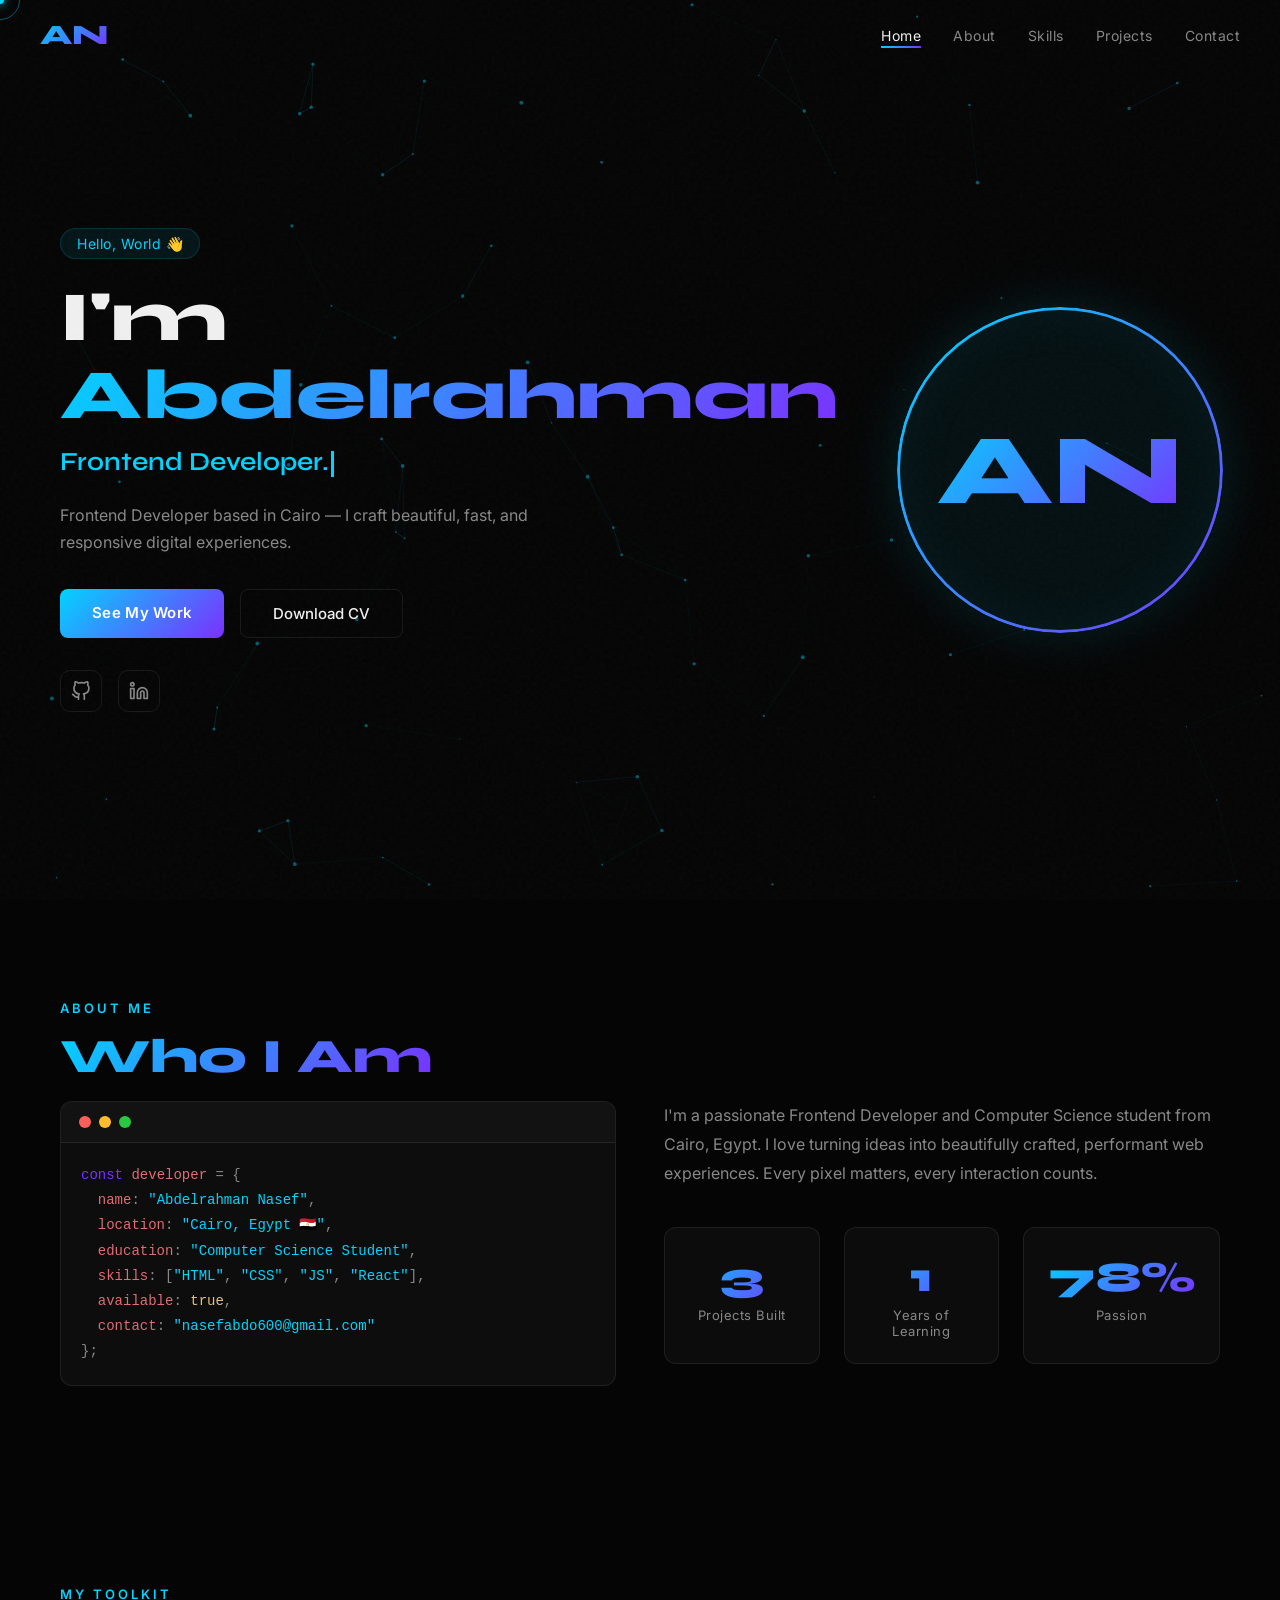
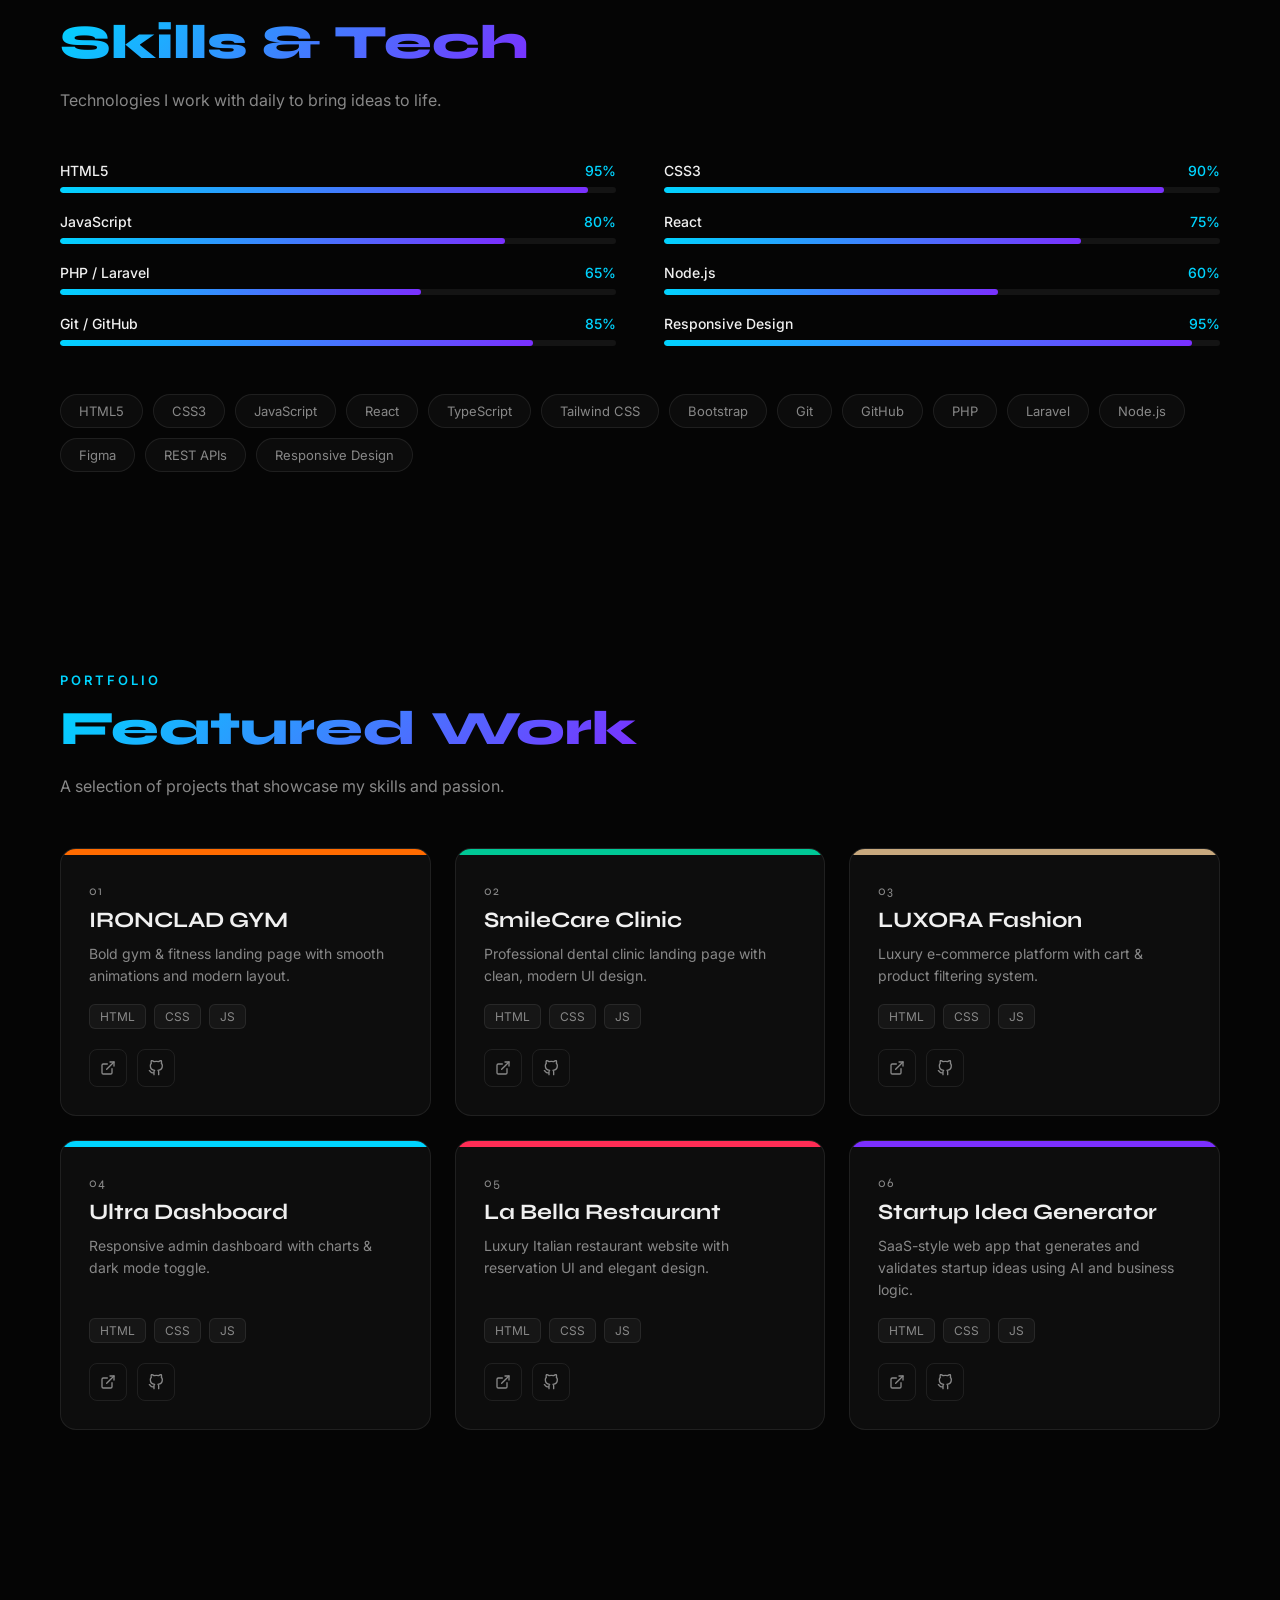
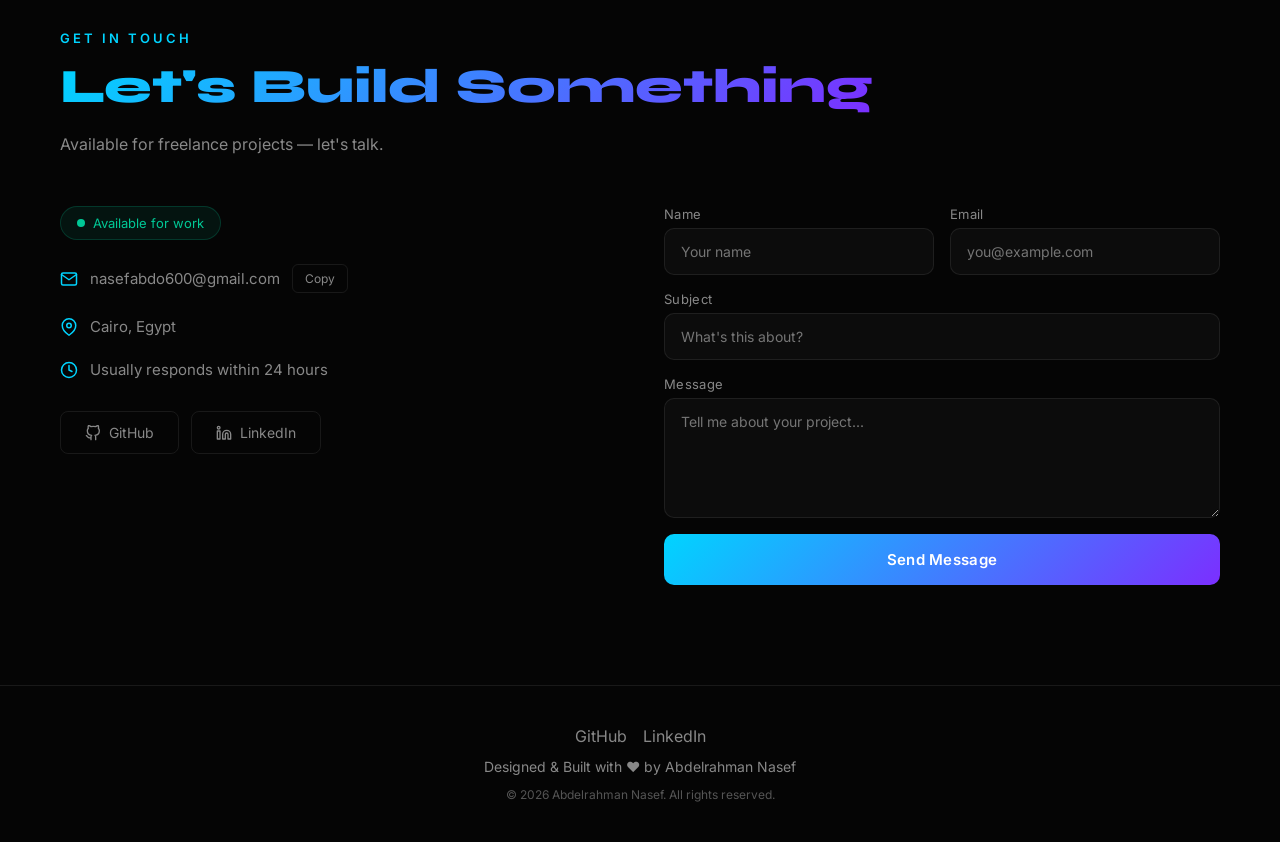
==== index.html @ 0fba5371 "Rename index (1).html to index.html" ====
<!DOCTYPE html>
<html lang="en">
<head>
<meta charset="UTF-8"/>
<meta name="viewport" content="width=device-width, initial-scale=1.0"/>
<title>Abdelrahman Nasef — Frontend Developer</title>
<meta name="description" content="Frontend Developer based in Cairo, Egypt. Crafting beautiful, fast, and responsive digital experiences.">
<link rel="stylesheet" href="style.css">
</head>
<body>

<!-- Loader -->
<div class="loader" id="loader">
  <div class="loader-monogram">AN</div>
  <div class="loader-bar-wrap"><div class="loader-bar" id="loaderBar"></div></div>
  <div class="loader-pct" id="loaderPct">0%</div>
</div>

<!-- Cursor -->
<div class="cursor-dot" id="cursorDot"></div>
<div class="cursor-ring" id="cursorRing"></div>

<!-- Scroll Progress -->
<div class="scroll-progress" id="scrollProgress"></div>

<!-- Navbar -->
<nav class="navbar" id="navbar">
  <a href="#home" class="nav-logo">AN</a>
  <ul class="nav-links">
    <li><a href="#home" class="active">Home</a></li>
    <li><a href="#about">About</a></li>
    <li><a href="#skills">Skills</a></li>
    <li><a href="#projects">Projects</a></li>
    <li><a href="#contact">Contact</a></li>
  </ul>
  <button class="hamburger" id="hamburger" aria-label="Menu">
    <span></span><span></span><span></span>
  </button>
</nav>

<!-- Mobile Menu -->
<div class="mobile-menu" id="mobileMenu">
  <a href="#home">Home</a>
  <a href="#about">About</a>
  <a href="#skills">Skills</a>
  <a href="#projects">Projects</a>
  <a href="#contact">Contact</a>
</div>

<!-- Hero -->
<section class="hero" id="home">
  <canvas class="hero-canvas" id="particleCanvas"></canvas>
  <div class="hero-content">
    <div class="hero-left">
      <div class="hero-hello reveal">Hello, World 👋</div>
      <h1 class="hero-title reveal reveal-delay-1">I'm <span class="gradient">Abdelrahman</span></h1>
      <div class="hero-typing reveal reveal-delay-2"><span id="typingText"></span><span class="cursor"></span></div>
      <p class="hero-bio reveal reveal-delay-3">Frontend Developer based in Cairo — I craft beautiful, fast, and responsive digital experiences.</p>
      <div class="hero-buttons reveal reveal-delay-4">
        <a href="#projects" class="btn-primary">See My Work</a>
        <a href="https://github.com/abdoibrahim20" target="_blank" rel="noopener" class="btn-outline">Download CV</a>
      </div>
      <div class="hero-socials reveal reveal-delay-5">
        <a href="https://github.com/abdoibrahim20" target="_blank" rel="noopener" aria-label="GitHub">
          <svg width="20" height="20" viewBox="0 0 24 24" fill="none" stroke="currentColor" stroke-width="2" stroke-linecap="round" stroke-linejoin="round"><path d="M9 19c-5 1.5-5-2.5-7-3m14 6v-3.87a3.37 3.37 0 0 0-.94-2.61c3.14-.35 6.44-1.54 6.44-7A5.44 5.44 0 0 0 20 4.77 5.07 5.07 0 0 0 19.91 1S18.73.65 16 2.48a13.38 13.38 0 0 0-7 0C6.27.65 5.09 1 5.09 1A5.07 5.07 0 0 0 5 4.77a5.44 5.44 0 0 0-1.5 3.78c0 5.42 3.3 6.61 6.44 7A3.37 3.37 0 0 0 9 18.13V22"/></svg>
        </a>
        <a href="https://www.linkedin.com/in/abdo-nasef-0a98b4271" target="_blank" rel="noopener" aria-label="LinkedIn">
          <svg width="20" height="20" viewBox="0 0 24 24" fill="none" stroke="currentColor" stroke-width="2" stroke-linecap="round" stroke-linejoin="round"><path d="M16 8a6 6 0 0 1 6 6v7h-4v-7a2 2 0 0 0-2-2 2 2 0 0 0-2 2v7h-4v-7a6 6 0 0 1 6-6z"/><rect x="2" y="9" width="4" height="12"/><circle cx="4" cy="4" r="2"/></svg>
        </a>
      </div>
    </div>
    <div class="hero-right">
      <div class="monogram-ring">
        <span class="monogram-text">AN</span>
      </div>
    </div>
  </div>
</section>

<!-- About -->
<section class="section" id="about">
  <div class="section-label reveal">About Me</div>
  <h2 class="section-title reveal"><span class="gradient">Who I Am</span></h2>
  <div class="about-grid">
    <div class="terminal reveal">
      <div class="terminal-bar"><span></span><span></span><span></span></div>
      <div class="terminal-body">
        <span class="keyword">const</span> <span class="key">developer</span> = <span class="bracket">{</span><br/>
        &nbsp;&nbsp;<span class="key">name</span>: <span class="string">"Abdelrahman Nasef"</span>,<br/>
        &nbsp;&nbsp;<span class="key">location</span>: <span class="string">"Cairo, Egypt 🇪🇬"</span>,<br/>
        &nbsp;&nbsp;<span class="key">education</span>: <span class="string">"Computer Science Student"</span>,<br/>
        &nbsp;&nbsp;<span class="key">skills</span>: [<span class="string">"HTML"</span>, <span class="string">"CSS"</span>, <span class="string">"JS"</span>, <span class="string">"React"</span>],<br/>
        &nbsp;&nbsp;<span class="key">available</span>: <span class="bool">true</span>,<br/>
        &nbsp;&nbsp;<span class="key">contact</span>: <span class="string">"nasefabdo600@gmail.com"</span><br/>
        <span class="bracket">}</span>;
      </div>
    </div>
    <div>
      <p class="about-text reveal">I'm a passionate Frontend Developer and Computer Science student from Cairo, Egypt. I love turning ideas into beautifully crafted, performant web experiences. Every pixel matters, every interaction counts.</p>
      <div class="stats-grid">
        <div class="stat reveal reveal-delay-1"><div class="stat-number"><span class="counter" data-target="5">0</span></div><div class="stat-label">Projects Built</div></div>
        <div class="stat reveal reveal-delay-2"><div class="stat-number"><span class="counter" data-target="2">0</span></div><div class="stat-label">Years of Learning</div></div>
        <div class="stat reveal reveal-delay-3"><div class="stat-number"><span class="counter" data-target="100">0</span>%</div><div class="stat-label">Passion</div></div>
      </div>
    </div>
  </div>
</section>

<!-- Skills -->
<section class="section" id="skills">
  <div class="section-label reveal">My Toolkit</div>
  <h2 class="section-title reveal"><span class="gradient">Skills & Tech</span></h2>
  <p class="section-sub reveal">Technologies I work with daily to bring ideas to life.</p>
  <div class="skills-grid" id="skillsGrid">
    <div class="skill-item reveal"><div class="skill-header"><span>HTML5</span><span>95%</span></div><div class="skill-bar"><div class="skill-fill" data-width="95"></div></div></div>
    <div class="skill-item reveal reveal-delay-1"><div class="skill-header"><span>CSS3</span><span>90%</span></div><div class="skill-bar"><div class="skill-fill" data-width="90"></div></div></div>
    <div class="skill-item reveal reveal-delay-2"><div class="skill-header"><span>JavaScript</span><span>80%</span></div><div class="skill-bar"><div class="skill-fill" data-width="80"></div></div></div>
    <div class="skill-item reveal reveal-delay-3"><div class="skill-header"><span>React</span><span>75%</span></div><div class="skill-bar"><div class="skill-fill" data-width="75"></div></div></div>
    <div class="skill-item reveal reveal-delay-4"><div class="skill-header"><span>PHP / Laravel</span><span>65%</span></div><div class="skill-bar"><div class="skill-fill" data-width="65"></div></div></div>
    <div class="skill-item reveal reveal-delay-5"><div class="skill-header"><span>Node.js</span><span>60%</span></div><div class="skill-bar"><div class="skill-fill" data-width="60"></div></div></div>
    <div class="skill-item reveal"><div class="skill-header"><span>Git / GitHub</span><span>85%</span></div><div class="skill-bar"><div class="skill-fill" data-width="85"></div></div></div>
    <div class="skill-item reveal reveal-delay-1"><div class="skill-header"><span>Responsive Design</span><span>95%</span></div><div class="skill-bar"><div class="skill-fill" data-width="95"></div></div></div>
  </div>
  <div class="tech-badges reveal">
    <span class="tech-badge">HTML5</span>
    <span class="tech-badge">CSS3</span>
    <span class="tech-badge">JavaScript</span>
    <span class="tech-badge">React</span>
    <span class="tech-badge">TypeScript</span>
    <span class="tech-badge">Tailwind CSS</span>
    <span class="tech-badge">Bootstrap</span>
    <span class="tech-badge">Git</span>
    <span class="tech-badge">GitHub</span>
    <span class="tech-badge">PHP</span>
    <span class="tech-badge">Laravel</span>
    <span class="tech-badge">Node.js</span>
    <span class="tech-badge">Figma</span>
    <span class="tech-badge">REST APIs</span>
    <span class="tech-badge">Responsive Design</span>
  </div>
</section>

<!-- Projects -->
<section class="section" id="projects">
  <div class="section-label reveal">Portfolio</div>
  <h2 class="section-title reveal"><span class="gradient">Featured Work</span></h2>
  <p class="section-sub reveal">A selection of projects that showcase my skills and passion.</p>
  <div class="projects-grid">
    <div class="project-card reveal reveal-delay-1">
      <div class="project-header" style="background:#FF6B00"></div>
      <div class="project-body">
        <div class="project-num">01</div>
        <h3 class="project-name">IRONCLAD GYM</h3>
        <p class="project-desc">Bold gym & fitness landing page with smooth animations and modern layout.</p>
        <div class="project-tags"><span>HTML</span><span>CSS</span><span>JS</span></div>
        <div class="project-links">
          <a href="https://abdoibrahim20.github.io/ironclad-gym" target="_blank" rel="noopener" aria-label="Live Demo"><svg width="16" height="16" viewBox="0 0 24 24" fill="none" stroke="currentColor" stroke-width="2" stroke-linecap="round" stroke-linejoin="round"><path d="M18 13v6a2 2 0 0 1-2 2H5a2 2 0 0 1-2-2V8a2 2 0 0 1 2-2h6"/><polyline points="15 3 21 3 21 9"/><line x1="10" y1="14" x2="21" y2="3"/></svg></a>
          <a href="https://github.com/abdoibrahim20/ironclad-gym" target="_blank" rel="noopener" aria-label="GitHub"><svg width="16" height="16" viewBox="0 0 24 24" fill="none" stroke="currentColor" stroke-width="2" stroke-linecap="round" stroke-linejoin="round"><path d="M9 19c-5 1.5-5-2.5-7-3m14 6v-3.87a3.37 3.37 0 0 0-.94-2.61c3.14-.35 6.44-1.54 6.44-7A5.44 5.44 0 0 0 20 4.77 5.07 5.07 0 0 0 19.91 1S18.73.65 16 2.48a13.38 13.38 0 0 0-7 0C6.27.65 5.09 1 5.09 1A5.07 5.07 0 0 0 5 4.77a5.44 5.44 0 0 0-1.5 3.78c0 5.42 3.3 6.61 6.44 7A3.37 3.37 0 0 0 9 18.13V22"/></svg></a>
        </div>
      </div>
    </div>
    <div class="project-card reveal reveal-delay-2">
      <div class="project-header" style="background:#00C896"></div>
      <div class="project-body">
        <div class="project-num">02</div>
        <h3 class="project-name">SmileCare Clinic</h3>
        <p class="project-desc">Professional dental clinic landing page with clean, modern UI design.</p>
        <div class="project-tags"><span>HTML</span><span>CSS</span><span>JS</span></div>
        <div class="project-links">
          <a href="https://abdoibrahim20.github.io/smilecare-landing-page" target="_blank" rel="noopener" aria-label="Live Demo"><svg width="16" height="16" viewBox="0 0 24 24" fill="none" stroke="currentColor" stroke-width="2" stroke-linecap="round" stroke-linejoin="round"><path d="M18 13v6a2 2 0 0 1-2 2H5a2 2 0 0 1-2-2V8a2 2 0 0 1 2-2h6"/><polyline points="15 3 21 3 21 9"/><line x1="10" y1="14" x2="21" y2="3"/></svg></a>
          <a href="https://github.com/abdoibrahim20/smilecare-landing-page" target="_blank" rel="noopener" aria-label="GitHub"><svg width="16" height="16" viewBox="0 0 24 24" fill="none" stroke="currentColor" stroke-width="2" stroke-linecap="round" stroke-linejoin="round"><path d="M9 19c-5 1.5-5-2.5-7-3m14 6v-3.87a3.37 3.37 0 0 0-.94-2.61c3.14-.35 6.44-1.54 6.44-7A5.44 5.44 0 0 0 20 4.77 5.07 5.07 0 0 0 19.91 1S18.73.65 16 2.48a13.38 13.38 0 0 0-7 0C6.27.65 5.09 1 5.09 1A5.07 5.07 0 0 0 5 4.77a5.44 5.44 0 0 0-1.5 3.78c0 5.42 3.3 6.61 6.44 7A3.37 3.37 0 0 0 9 18.13V22"/></svg></a>
        </div>
      </div>
    </div>
    <div class="project-card reveal reveal-delay-3">
      <div class="project-header" style="background:#C8A97E"></div>
      <div class="project-body">
        <div class="project-num">03</div>
        <h3 class="project-name">LUXORA Fashion</h3>
        <p class="project-desc">Luxury e-commerce platform with cart & product filtering system.</p>
        <div class="project-tags"><span>HTML</span><span>CSS</span><span>JS</span></div>
        <div class="project-links">
          <a href="https://abdoibrahim20.github.io/Luxury-Fashion-Store" target="_blank" rel="noopener" aria-label="Live Demo"><svg width="16" height="16" viewBox="0 0 24 24" fill="none" stroke="currentColor" stroke-width="2" stroke-linecap="round" stroke-linejoin="round"><path d="M18 13v6a2 2 0 0 1-2 2H5a2 2 0 0 1-2-2V8a2 2 0 0 1 2-2h6"/><polyline points="15 3 21 3 21 9"/><line x1="10" y1="14" x2="21" y2="3"/></svg></a>
          <a href="https://github.com/abdoibrahim20/Luxury-Fashion-Store" target="_blank" rel="noopener" aria-label="GitHub"><svg width="16" height="16" viewBox="0 0 24 24" fill="none" stroke="currentColor" stroke-width="2" stroke-linecap="round" stroke-linejoin="round"><path d="M9 19c-5 1.5-5-2.5-7-3m14 6v-3.87a3.37 3.37 0 0 0-.94-2.61c3.14-.35 6.44-1.54 6.44-7A5.44 5.44 0 0 0 20 4.77 5.07 5.07 0 0 0 19.91 1S18.73.65 16 2.48a13.38 13.38 0 0 0-7 0C6.27.65 5.09 1 5.09 1A5.07 5.07 0 0 0 5 4.77a5.44 5.44 0 0 0-1.5 3.78c0 5.42 3.3 6.61 6.44 7A3.37 3.37 0 0 0 9 18.13V22"/></svg></a>
        </div>
      </div>
    </div>
    <div class="project-card reveal reveal-delay-1">
      <div class="project-header" style="background:#00D4FF"></div>
      <div class="project-body">
        <div class="project-num">04</div>
        <h3 class="project-name">Ultra Dashboard</h3>
        <p class="project-desc">Responsive admin dashboard with charts & dark mode toggle.</p>
        <div class="project-tags"><span>HTML</span><span>CSS</span><span>JS</span></div>
        <div class="project-links">
          <a href="https://abdoibrahim20.github.io/ultra-admin-dashboard" target="_blank" rel="noopener" aria-label="Live Demo"><svg width="16" height="16" viewBox="0 0 24 24" fill="none" stroke="currentColor" stroke-width="2" stroke-linecap="round" stroke-linejoin="round"><path d="M18 13v6a2 2 0 0 1-2 2H5a2 2 0 0 1-2-2V8a2 2 0 0 1 2-2h6"/><polyline points="15 3 21 3 21 9"/><line x1="10" y1="14" x2="21" y2="3"/></svg></a>
          <a href="https://github.com/abdoibrahim20/ultra-admin-dashboard" target="_blank" rel="noopener" aria-label="GitHub"><svg width="16" height="16" viewBox="0 0 24 24" fill="none" stroke="currentColor" stroke-width="2" stroke-linecap="round" stroke-linejoin="round"><path d="M9 19c-5 1.5-5-2.5-7-3m14 6v-3.87a3.37 3.37 0 0 0-.94-2.61c3.14-.35 6.44-1.54 6.44-7A5.44 5.44 0 0 0 20 4.77 5.07 5.07 0 0 0 19.91 1S18.73.65 16 2.48a13.38 13.38 0 0 0-7 0C6.27.65 5.09 1 5.09 1A5.07 5.07 0 0 0 5 4.77a5.44 5.44 0 0 0-1.5 3.78c0 5.42 3.3 6.61 6.44 7A3.37 3.37 0 0 0 9 18.13V22"/></svg></a>
        </div>
      </div>
    </div>
    <div class="project-card reveal reveal-delay-2">
      <div class="project-header" style="background:#FF2D55"></div>
      <div class="project-body">
        <div class="project-num">05</div>
        <h3 class="project-name">La Bella Restaurant</h3>
        <p class="project-desc">Luxury Italian restaurant website with reservation UI and elegant design.</p>
        <div class="project-tags"><span>HTML</span><span>CSS</span><span>JS</span></div>
        <div class="project-links">
          <a href="https://abdoibrahim20.github.io/La-Bella-Restaurant" target="_blank" rel="noopener" aria-label="Live Demo"><svg width="16" height="16" viewBox="0 0 24 24" fill="none" stroke="currentColor" stroke-width="2" stroke-linecap="round" stroke-linejoin="round"><path d="M18 13v6a2 2 0 0 1-2 2H5a2 2 0 0 1-2-2V8a2 2 0 0 1 2-2h6"/><polyline points="15 3 21 3 21 9"/><line x1="10" y1="14" x2="21" y2="3"/></svg></a>
          <a href="https://github.com/abdoibrahim20/La-Bella-Restaurant" target="_blank" rel="noopener" aria-label="GitHub"><svg width="16" height="16" viewBox="0 0 24 24" fill="none" stroke="currentColor" stroke-width="2" stroke-linecap="round" stroke-linejoin="round"><path d="M9 19c-5 1.5-5-2.5-7-3m14 6v-3.87a3.37 3.37 0 0 0-.94-2.61c3.14-.35 6.44-1.54 6.44-7A5.44 5.44 0 0 0 20 4.77 5.07 5.07 0 0 0 19.91 1S18.73.65 16 2.48a13.38 13.38 0 0 0-7 0C6.27.65 5.09 1 5.09 1A5.07 5.07 0 0 0 5 4.77a5.44 5.44 0 0 0-1.5 3.78c0 5.42 3.3 6.61 6.44 7A3.37 3.37 0 0 0 9 18.13V22"/></svg></a>
        </div>
      </div>
    </div>
    <div class="project-card reveal reveal-delay-3">
      <div class="project-header" style="background:#7B2FFF"></div>
      <div class="project-body">
        <div class="project-num">06</div>
        <h3 class="project-name">Startup Idea Generator</h3>
        <p class="project-desc">SaaS-style web app that generates and validates startup ideas using AI and business logic.</p>
        <div class="project-tags"><span>HTML</span><span>CSS</span><span>JS</span></div>
        <div class="project-links">
          <a href="https://abdoibrahim20.github.io/Startup-Idea-Generator-Validator" target="_blank" rel="noopener" aria-label="Live Demo"><svg width="16" height="16" viewBox="0 0 24 24" fill="none" stroke="currentColor" stroke-width="2" stroke-linecap="round" stroke-linejoin="round"><path d="M18 13v6a2 2 0 0 1-2 2H5a2 2 0 0 1-2-2V8a2 2 0 0 1 2-2h6"/><polyline points="15 3 21 3 21 9"/><line x1="10" y1="14" x2="21" y2="3"/></svg></a>
          <a href="https://github.com/abdoibrahim20/Startup-Idea-Generator-Validator" target="_blank" rel="noopener" aria-label="GitHub"><svg width="16" height="16" viewBox="0 0 24 24" fill="none" stroke="currentColor" stroke-width="2" stroke-linecap="round" stroke-linejoin="round"><path d="M9 19c-5 1.5-5-2.5-7-3m14 6v-3.87a3.37 3.37 0 0 0-.94-2.61c3.14-.35 6.44-1.54 6.44-7A5.44 5.44 0 0 0 20 4.77 5.07 5.07 0 0 0 19.91 1S18.73.65 16 2.48a13.38 13.38 0 0 0-7 0C6.27.65 5.09 1 5.09 1A5.07 5.07 0 0 0 5 4.77a5.44 5.44 0 0 0-1.5 3.78c0 5.42 3.3 6.61 6.44 7A3.37 3.37 0 0 0 9 18.13V22"/></svg></a>
        </div>
      </div>
    </div>
  </div>
</section>

<!-- Contact -->
<section class="section" id="contact">
  <div class="section-label reveal">Get In Touch</div>
  <h2 class="section-title reveal"><span class="gradient">Let's Build Something</span></h2>
  <p class="section-sub reveal">Available for freelance projects — let's talk.</p>
  <div class="contact-grid">
    <div class="contact-info reveal">
      <div class="available-badge">Available for work</div>
      <div class="contact-item">
        <svg width="18" height="18" viewBox="0 0 24 24" fill="none" stroke="currentColor" stroke-width="2" stroke-linecap="round" stroke-linejoin="round"><path d="M4 4h16c1.1 0 2 .9 2 2v12c0 1.1-.9 2-2 2H4c-1.1 0-2-.9-2-2V6c0-1.1.9-2 2-2z"/><polyline points="22,6 12,13 2,6"/></svg>
        <span>nasefabdo600@gmail.com</span>
        <button class="copy-btn" id="copyBtn">Copy</button>
      </div>
      <div class="contact-item">
        <svg width="18" height="18" viewBox="0 0 24 24" fill="none" stroke="currentColor" stroke-width="2" stroke-linecap="round" stroke-linejoin="round"><path d="M21 10c0 7-9 13-9 13s-9-6-9-13a9 9 0 0 1 18 0z"/><circle cx="12" cy="10" r="3"/></svg>
        <span>Cairo, Egypt</span>
      </div>
      <div class="contact-item">
        <svg width="18" height="18" viewBox="0 0 24 24" fill="none" stroke="currentColor" stroke-width="2" stroke-linecap="round" stroke-linejoin="round"><circle cx="12" cy="12" r="10"/><polyline points="12 6 12 12 16 14"/></svg>
        <span>Usually responds within 24 hours</span>
      </div>
      <div class="contact-buttons">
        <a href="https://github.com/abdoibrahim20" target="_blank" rel="noopener"><svg width="16" height="16" viewBox="0 0 24 24" fill="none" stroke="currentColor" stroke-width="2" stroke-linecap="round" stroke-linejoin="round"><path d="M9 19c-5 1.5-5-2.5-7-3m14 6v-3.87a3.37 3.37 0 0 0-.94-2.61c3.14-.35 6.44-1.54 6.44-7A5.44 5.44 0 0 0 20 4.77 5.07 5.07 0 0 0 19.91 1S18.73.65 16 2.48a13.38 13.38 0 0 0-7 0C6.27.65 5.09 1 5.09 1A5.07 5.07 0 0 0 5 4.77a5.44 5.44 0 0 0-1.5 3.78c0 5.42 3.3 6.61 6.44 7A3.37 3.37 0 0 0 9 18.13V22"/></svg> GitHub</a>
        <a href="https://www.linkedin.com/in/abdo-nasef-0a98b4271" target="_blank" rel="noopener"><svg width="16" height="16" viewBox="0 0 24 24" fill="none" stroke="currentColor" stroke-width="2" stroke-linecap="round" stroke-linejoin="round"><path d="M16 8a6 6 0 0 1 6 6v7h-4v-7a2 2 0 0 0-2-2 2 2 0 0 0-2 2v7h-4v-7a6 6 0 0 1 6-6z"/><rect x="2" y="9" width="4" height="12"/><circle cx="4" cy="4" r="2"/></svg> LinkedIn</a>
      </div>
    </div>
    <form class="contact-form reveal" id="contactForm">
      <div class="form-row">
        <div class="form-group"><label for="name">Name</label><input type="text" id="name" placeholder="Your name" required/></div>
        <div class="form-group"><label for="email">Email</label><input type="email" id="email" placeholder="you@example.com" required/></div>
      </div>
      <div class="form-group"><label for="subject">Subject</label><input type="text" id="subject" placeholder="What's this about?" required/></div>
      <div class="form-group"><label for="message">Message</label><textarea id="message" placeholder="Tell me about your project..." required></textarea></div>
      <button type="submit" class="btn-submit">Send Message</button>
      <div class="form-success" id="formSuccess">✅ Message sent successfully! I'll get back to you soon.</div>
    </form>
  </div>
</section>

<!-- Footer -->
<footer class="footer">
  <div class="footer-links">
    <a href="https://github.com/abdoibrahim20" target="_blank" rel="noopener">GitHub</a>
    <a href="https://www.linkedin.com/in/abdo-nasef-0a98b4271" target="_blank" rel="noopener">LinkedIn</a>
  </div>
  <div class="footer-text">Designed & Built with ❤️ by Abdelrahman Nasef</div>
  <div class="footer-copy">© 2026 Abdelrahman Nasef. All rights reserved.</div>
</footer>

<script src="script.js"></script>
</body>
</html>
---- style.css ----
@import url('https://fonts.googleapis.com/css2?family=Inter:wght@300;400;500;600;700&family=Syne:wght@400;500;600;700;800&display=swap');
*,*::before,*::after{margin:0;padding:0;box-sizing:border-box}
html{scroll-behavior:smooth;scrollbar-width:thin;scrollbar-color:#222 #050505}
body{font-family:'Inter',sans-serif;background:#050505;color:#f0f0f0;overflow-x:hidden;cursor:none}
h1,h2,h3,h4,h5,h6{font-family:'Syne',sans-serif}
a{text-decoration:none;color:inherit;cursor:none}
button{cursor:none;font-family:'Inter',sans-serif}
input,textarea{cursor:none}
::selection{background:rgba(0,212,255,.3);color:#fff}
body::before{content:'';position:fixed;top:0;left:0;width:100%;height:100%;pointer-events:none;z-index:9998;opacity:.03;
background-image:url("data:image/svg+xml,%3Csvg viewBox='0 0 256 256' xmlns='http://www.w3.org/2000/svg'%3E%3Cfilter id='n'%3E%3CfeTurbulence type='fractalNoise' baseFrequency='0.9' numOctaves='4' stitchTiles='stitch'/%3E%3C/filter%3E%3Crect width='100%25' height='100%25' filter='url(%23n)'/%3E%3C/svg%3E")}

/* Cursor */
.cursor-dot{position:fixed;width:8px;height:8px;background:#00D4FF;border-radius:50%;pointer-events:none;z-index:99999;transform:translate(-50%,-50%);transition:width .2s,height .2s,background .2s;box-shadow:0 0 10px #00D4FF}
.cursor-ring{position:fixed;width:40px;height:40px;border:1.5px solid rgba(0,212,255,.4);border-radius:50%;pointer-events:none;z-index:99998;transform:translate(-50%,-50%);transition:width .3s,height .3s,border-color .3s,background .3s}
.cursor-dot.hover{width:14px;height:14px;background:#7B2FFF;box-shadow:0 0 20px #7B2FFF}
.cursor-ring.hover{width:60px;height:60px;border-color:rgba(123,47,255,.4);background:rgba(123,47,255,.06)}

/* Scroll Progress */
.scroll-progress{position:fixed;top:0;left:0;height:3px;background:linear-gradient(135deg,#00D4FF,#7B2FFF);z-index:10001;transition:width .1s linear;border-radius:0 2px 2px 0}

/* Loader */
.loader{position:fixed;inset:0;background:#050505;display:flex;flex-direction:column;align-items:center;justify-content:center;z-index:100000;transition:opacity .6s,visibility .6s}
.loader.hide{opacity:0;visibility:hidden;pointer-events:none}
.loader-monogram{font-family:'Syne',sans-serif;font-size:72px;font-weight:800;background:linear-gradient(135deg,#00D4FF,#7B2FFF);-webkit-background-clip:text;-webkit-text-fill-color:transparent;background-clip:text;animation:loaderPulse 1.5s ease-in-out infinite}
.loader-bar-wrap{width:200px;height:3px;background:rgba(255,255,255,.08);border-radius:4px;margin-top:30px;overflow:hidden}
.loader-bar{height:100%;width:0;background:linear-gradient(135deg,#00D4FF,#7B2FFF);border-radius:4px;transition:width .05s linear}
.loader-pct{margin-top:12px;font-size:13px;color:#888;font-variant-numeric:tabular-nums}
@keyframes loaderPulse{0%,100%{opacity:1;transform:scale(1)}50%{opacity:.6;transform:scale(.95)}}

/* Navbar */
.navbar{position:fixed;top:0;left:0;width:100%;padding:18px 40px;display:flex;align-items:center;justify-content:space-between;z-index:10000;transition:background .3s,box-shadow .3s,padding .3s}
.navbar.scrolled{background:rgba(5,5,5,.8);backdrop-filter:blur(20px);-webkit-backdrop-filter:blur(20px);box-shadow:0 1px 0 rgba(255,255,255,.08);padding:12px 40px}
.nav-logo{font-family:'Syne',sans-serif;font-size:28px;font-weight:800;background:linear-gradient(135deg,#00D4FF,#7B2FFF);-webkit-background-clip:text;-webkit-text-fill-color:transparent;background-clip:text}
.nav-links{display:flex;gap:32px;list-style:none}
.nav-links a{font-size:14px;color:#888;transition:color .3s;position:relative;letter-spacing:.5px}
.nav-links a::after{content:'';position:absolute;bottom:-4px;left:0;width:0;height:2px;background:linear-gradient(135deg,#00D4FF,#7B2FFF);transition:width .3s}
.nav-links a:hover,.nav-links a.active{color:#f0f0f0}
.nav-links a:hover::after,.nav-links a.active::after{width:100%}

/* Hamburger */
.hamburger{display:none;flex-direction:column;gap:5px;background:none;border:none;padding:4px;z-index:10002}
.hamburger span{display:block;width:24px;height:2px;background:#f0f0f0;transition:transform .3s,opacity .3s}
.hamburger.open span:nth-child(1){transform:translateY(7px) rotate(45deg)}
.hamburger.open span:nth-child(2){opacity:0}
.hamburger.open span:nth-child(3){transform:translateY(-7px) rotate(-45deg)}

/* Mobile Menu */
.mobile-menu{display:none;position:fixed;inset:0;background:rgba(5,5,5,.95);backdrop-filter:blur(30px);z-index:10001;flex-direction:column;align-items:center;justify-content:center;gap:32px;opacity:0;visibility:hidden;transition:opacity .3s,visibility .3s}
.mobile-menu.open{opacity:1;visibility:visible}
.mobile-menu a{font-family:'Syne',sans-serif;font-size:28px;font-weight:600;color:#f0f0f0;transition:color .3s}
.mobile-menu a:hover{color:#00D4FF}

/* Hero */
.hero{min-height:100vh;display:flex;align-items:center;padding:120px 60px 80px;position:relative;overflow:hidden}
.hero-canvas{position:absolute;inset:0;z-index:0;width:100%;height:100%}
.hero-content{display:flex;align-items:center;justify-content:space-between;width:100%;max-width:1300px;margin:0 auto;position:relative;z-index:1}
.hero-left{max-width:600px}
.hero-hello{display:inline-block;font-size:14px;color:#00D4FF;background:rgba(0,212,255,.08);padding:6px 16px;border-radius:20px;border:1px solid rgba(0,212,255,.15);margin-bottom:20px;letter-spacing:.5px}
.hero-title{font-size:clamp(40px,5.5vw,72px);font-weight:800;line-height:1.1;margin-bottom:12px}
.gradient{background:linear-gradient(135deg,#00D4FF,#7B2FFF);-webkit-background-clip:text;-webkit-text-fill-color:transparent;background-clip:text}
.hero-typing{font-size:clamp(18px,2.5vw,26px);color:#00D4FF;margin-bottom:20px;min-height:36px;font-family:'Syne',sans-serif;font-weight:600}
.hero-typing .cursor{display:inline-block;width:3px;height:1em;background:#00D4FF;margin-left:2px;animation:blink .8s step-end infinite;vertical-align:text-bottom}
@keyframes blink{50%{opacity:0}}
.hero-bio{font-size:16px;color:#888;line-height:1.7;margin-bottom:32px;max-width:500px}
.hero-buttons{display:flex;gap:16px;flex-wrap:wrap;margin-bottom:32px}
.btn-primary{padding:14px 32px;background:linear-gradient(135deg,#00D4FF,#7B2FFF);color:#fff;border:none;border-radius:8px;font-size:15px;font-weight:600;transition:transform .3s,box-shadow .3s;letter-spacing:.3px;display:inline-block}
.btn-primary:hover{transform:translateY(-2px);box-shadow:0 0 20px rgba(0,212,255,.3)}
.btn-outline{padding:14px 32px;background:transparent;color:#f0f0f0;border:1.5px solid rgba(255,255,255,.08);border-radius:8px;font-size:15px;font-weight:500;transition:border-color .3s,transform .3s,box-shadow .3s;display:inline-block}
.btn-outline:hover{border-color:#00D4FF;transform:translateY(-2px);box-shadow:0 0 20px rgba(0,212,255,.3)}
.hero-socials{display:flex;gap:16px}
.hero-socials a{width:42px;height:42px;display:flex;align-items:center;justify-content:center;border:1px solid rgba(255,255,255,.08);border-radius:10px;color:#888;font-size:18px;transition:border-color .3s,color .3s,transform .3s,box-shadow .3s}
.hero-socials a:hover{border-color:#00D4FF;color:#00D4FF;transform:translateY(-2px);box-shadow:0 0 20px rgba(0,212,255,.3)}
.hero-right{position:relative;display:flex;align-items:center;justify-content:center}
.monogram-ring{width:320px;height:320px;border-radius:50%;position:relative;display:flex;align-items:center;justify-content:center}
.monogram-ring::before{content:'';position:absolute;inset:-3px;border-radius:50%;background:linear-gradient(135deg,#00D4FF,#7B2FFF);animation:rotateBorder 6s linear infinite;-webkit-mask:linear-gradient(#fff 0 0) content-box,linear-gradient(#fff 0 0);-webkit-mask-composite:xor;mask-composite:exclude;padding:3px}
.monogram-ring::after{content:'';position:absolute;inset:0;border-radius:50%;background:rgba(0,212,255,.05);box-shadow:0 0 60px rgba(0,212,255,.15),inset 0 0 60px rgba(0,212,255,.05)}
@keyframes rotateBorder{to{transform:rotate(360deg)}}
.monogram-text{font-family:'Syne',sans-serif;font-size:100px;font-weight:800;background:linear-gradient(135deg,#00D4FF,#7B2FFF);-webkit-background-clip:text;-webkit-text-fill-color:transparent;background-clip:text;position:relative;z-index:1}

/* Sections */
.section{padding:100px 60px;max-width:1300px;margin:0 auto}
.section-label{font-size:13px;color:#00D4FF;text-transform:uppercase;letter-spacing:3px;margin-bottom:12px;font-weight:600}
.section-title{font-size:clamp(32px,4vw,48px);font-weight:800;margin-bottom:16px}
.section-sub{color:#888;font-size:16px;max-width:500px;line-height:1.7;margin-bottom:48px}

/* Reveal Animations */
.reveal{opacity:0;transform:translateY(40px);transition:opacity .7s ease,transform .7s ease}
.reveal.visible{opacity:1;transform:translateY(0)}
.reveal-delay-1{transition-delay:.1s}
.reveal-delay-2{transition-delay:.2s}
.reveal-delay-3{transition-delay:.3s}
.reveal-delay-4{transition-delay:.4s}
.reveal-delay-5{transition-delay:.5s}

/* About */
.about-grid{display:grid;grid-template-columns:1fr 1fr;gap:48px;align-items:start}
.terminal{background:#0d0d0d;border:1px solid rgba(255,255,255,.08);border-radius:12px;overflow:hidden;font-family:'Courier New',monospace;font-size:14px}
.terminal-bar{display:flex;gap:8px;padding:14px 18px;background:rgba(255,255,255,.02);border-bottom:1px solid rgba(255,255,255,.08)}
.terminal-bar span{width:12px;height:12px;border-radius:50%}
.terminal-bar span:nth-child(1){background:#ff5f56}
.terminal-bar span:nth-child(2){background:#ffbd2e}
.terminal-bar span:nth-child(3){background:#27c93f}
.terminal-body{padding:20px;line-height:1.8;color:#888}
.terminal-body .keyword{color:#7B2FFF}
.terminal-body .string{color:#00D4FF}
.terminal-body .key{color:#e06c75}
.terminal-body .bool{color:#e5c07b}
.terminal-body .bracket{color:#888}
.about-text{font-size:16px;color:#888;line-height:1.8;margin-bottom:40px}
.stats-grid{display:grid;grid-template-columns:repeat(3,1fr);gap:24px}
.stat{text-align:center;padding:24px;background:rgba(255,255,255,.03);border:1px solid rgba(255,255,255,.08);border-radius:12px;transition:border-color .3s,box-shadow .3s}
.stat:hover{border-color:rgba(0,212,255,.2);box-shadow:0 0 20px rgba(0,212,255,.3)}
.stat-number{font-family:'Syne',sans-serif;font-size:42px;font-weight:800;background:linear-gradient(135deg,#00D4FF,#7B2FFF);-webkit-background-clip:text;-webkit-text-fill-color:transparent;background-clip:text}
.stat-label{font-size:13px;color:#888;margin-top:4px;letter-spacing:.5px}

/* Skills */
.skills-grid{display:grid;grid-template-columns:1fr 1fr;gap:20px 48px;margin-bottom:48px}
.skill-item{display:flex;flex-direction:column;gap:8px}
.skill-header{display:flex;justify-content:space-between;font-size:14px;font-weight:500}
.skill-header span:last-child{color:#00D4FF}
.skill-bar{height:6px;background:rgba(255,255,255,.06);border-radius:4px;overflow:hidden}
.skill-fill{height:100%;background:linear-gradient(135deg,#00D4FF,#7B2FFF);border-radius:4px;width:0;transition:width 1.2s cubic-bezier(.25,.46,.45,.94)}
.tech-badges{display:flex;flex-wrap:wrap;gap:10px}
.tech-badge{padding:8px 18px;background:rgba(255,255,255,.03);border:1px solid rgba(255,255,255,.08);border-radius:20px;font-size:13px;color:#888;transition:border-color .3s,color .3s,box-shadow .3s}
.tech-badge:hover{border-color:#00D4FF;color:#00D4FF;box-shadow:0 0 20px rgba(0,212,255,.3)}

/* Projects */
.projects-grid{display:grid;grid-template-columns:repeat(3,1fr);gap:24px}
.project-card{background:#0d0d0d;border:1px solid rgba(255,255,255,.08);border-radius:16px;overflow:hidden;transition:transform .4s,box-shadow .4s,border-color .4s;display:flex;flex-direction:column}
.project-card:hover{transform:translateY(-8px);border-color:rgba(0,212,255,.2);box-shadow:0 8px 32px rgba(0,212,255,.1)}
.project-header{height:6px}
.project-body{padding:28px;flex:1;display:flex;flex-direction:column}
.project-num{font-family:'Syne',sans-serif;font-size:13px;color:#888;margin-bottom:8px;letter-spacing:1px}
.project-name{font-family:'Syne',sans-serif;font-size:22px;font-weight:700;margin-bottom:10px}
.project-desc{font-size:14px;color:#888;line-height:1.6;margin-bottom:16px;flex:1}
.project-tags{display:flex;gap:8px;flex-wrap:wrap;margin-bottom:20px}
.project-tags span{font-size:12px;color:#888;background:rgba(255,255,255,.04);padding:4px 10px;border-radius:6px;border:1px solid rgba(255,255,255,.08)}
.project-links{display:flex;gap:10px}
.project-links a{width:38px;height:38px;display:flex;align-items:center;justify-content:center;border:1px solid rgba(255,255,255,.08);border-radius:8px;color:#888;font-size:14px;transition:border-color .3s,color .3s,background .3s}
.project-links a:hover{border-color:#00D4FF;color:#00D4FF;background:rgba(0,212,255,.06)}

/* Contact */
.contact-grid{display:grid;grid-template-columns:1fr 1fr;gap:48px;align-items:start}
.contact-info{display:flex;flex-direction:column;gap:24px}
.available-badge{display:inline-flex;align-items:center;gap:8px;padding:8px 16px;background:rgba(0,200,150,.08);border:1px solid rgba(0,200,150,.2);border-radius:20px;font-size:13px;color:#00C896;width:fit-content}
.available-badge::before{content:'';width:8px;height:8px;background:#00C896;border-radius:50%;animation:pulse-dot 2s ease infinite}
@keyframes pulse-dot{0%,100%{box-shadow:0 0 0 0 rgba(0,200,150,.4)}50%{box-shadow:0 0 0 8px rgba(0,200,150,0)}}
.contact-item{display:flex;align-items:center;gap:12px;font-size:15px;color:#888}
.contact-item svg{flex-shrink:0;color:#00D4FF}
.copy-btn{background:none;border:1px solid rgba(255,255,255,.08);padding:6px 12px;border-radius:6px;color:#888;font-size:12px;transition:border-color .3s,color .3s}
.copy-btn:hover{border-color:#00D4FF;color:#00D4FF}
.contact-buttons{display:flex;gap:12px;margin-top:8px}
.contact-buttons a{padding:12px 24px;border:1px solid rgba(255,255,255,.08);border-radius:8px;font-size:14px;color:#888;transition:border-color .3s,color .3s,transform .3s;display:flex;align-items:center;gap:8px}
.contact-buttons a:hover{border-color:#00D4FF;color:#00D4FF;transform:translateY(-2px)}
.contact-form{display:flex;flex-direction:column;gap:16px}
.form-group{display:flex;flex-direction:column;gap:6px}
.form-group label{font-size:13px;color:#888;letter-spacing:.3px}
.form-group input,.form-group textarea{background:rgba(255,255,255,.03);border:1px solid rgba(255,255,255,.08);padding:14px 16px;border-radius:10px;color:#f0f0f0;font-size:14px;font-family:'Inter',sans-serif;transition:border-color .3s,box-shadow .3s;outline:none}
.form-group input:focus,.form-group textarea:focus{border-color:#00D4FF;box-shadow:0 0 0 3px rgba(0,212,255,.1)}
.form-group textarea{resize:vertical;min-height:120px}
.form-row{display:grid;grid-template-columns:1fr 1fr;gap:16px}
.btn-submit{padding:16px;background:linear-gradient(135deg,#00D4FF,#7B2FFF);color:#fff;border:none;border-radius:10px;font-size:15px;font-weight:600;transition:transform .3s,box-shadow .3s;letter-spacing:.3px}
.btn-submit:hover{transform:translateY(-2px);box-shadow:0 0 20px rgba(0,212,255,.3)}
.form-success{display:none;padding:14px;background:rgba(0,200,150,.08);border:1px solid rgba(0,200,150,.2);border-radius:10px;color:#00C896;font-size:14px;text-align:center}
.form-success.show{display:block}

/* Footer */
.footer{padding:40px 60px;border-top:1px solid rgba(255,255,255,.08);text-align:center}
.footer-text{font-size:14px;color:#888;margin-bottom:12px}
.footer-links{display:flex;justify-content:center;gap:16px;margin-bottom:12px}
.footer-links a{color:#888;transition:color .3s}
.footer-links a:hover{color:#00D4FF}
.footer-copy{font-size:12px;color:#555}

/* Responsive */
@media(max-width:1024px){
.projects-grid{grid-template-columns:repeat(2,1fr)}
.hero-right{display:none}
.hero-content{justify-content:center}
.hero-left{max-width:100%;text-align:center}
.hero-bio,.section-sub{margin-left:auto;margin-right:auto}
.hero-buttons,.hero-socials{justify-content:center}
}
@media(max-width:768px){
.section{padding:60px 24px}
.hero{padding:100px 24px 60px}
.navbar{padding:14px 20px}
.navbar.scrolled{padding:10px 20px}
.nav-links{display:none}
.hamburger{display:flex}
.mobile-menu{display:flex}
.about-grid,.contact-grid,.skills-grid{grid-template-columns:1fr}
.projects-grid{grid-template-columns:1fr}
.stats-grid{grid-template-columns:repeat(3,1fr)}
.form-row{grid-template-columns:1fr}
}
@media(max-width:480px){
.stats-grid{grid-template-columns:1fr}
.hero-title{font-size:32px}
}
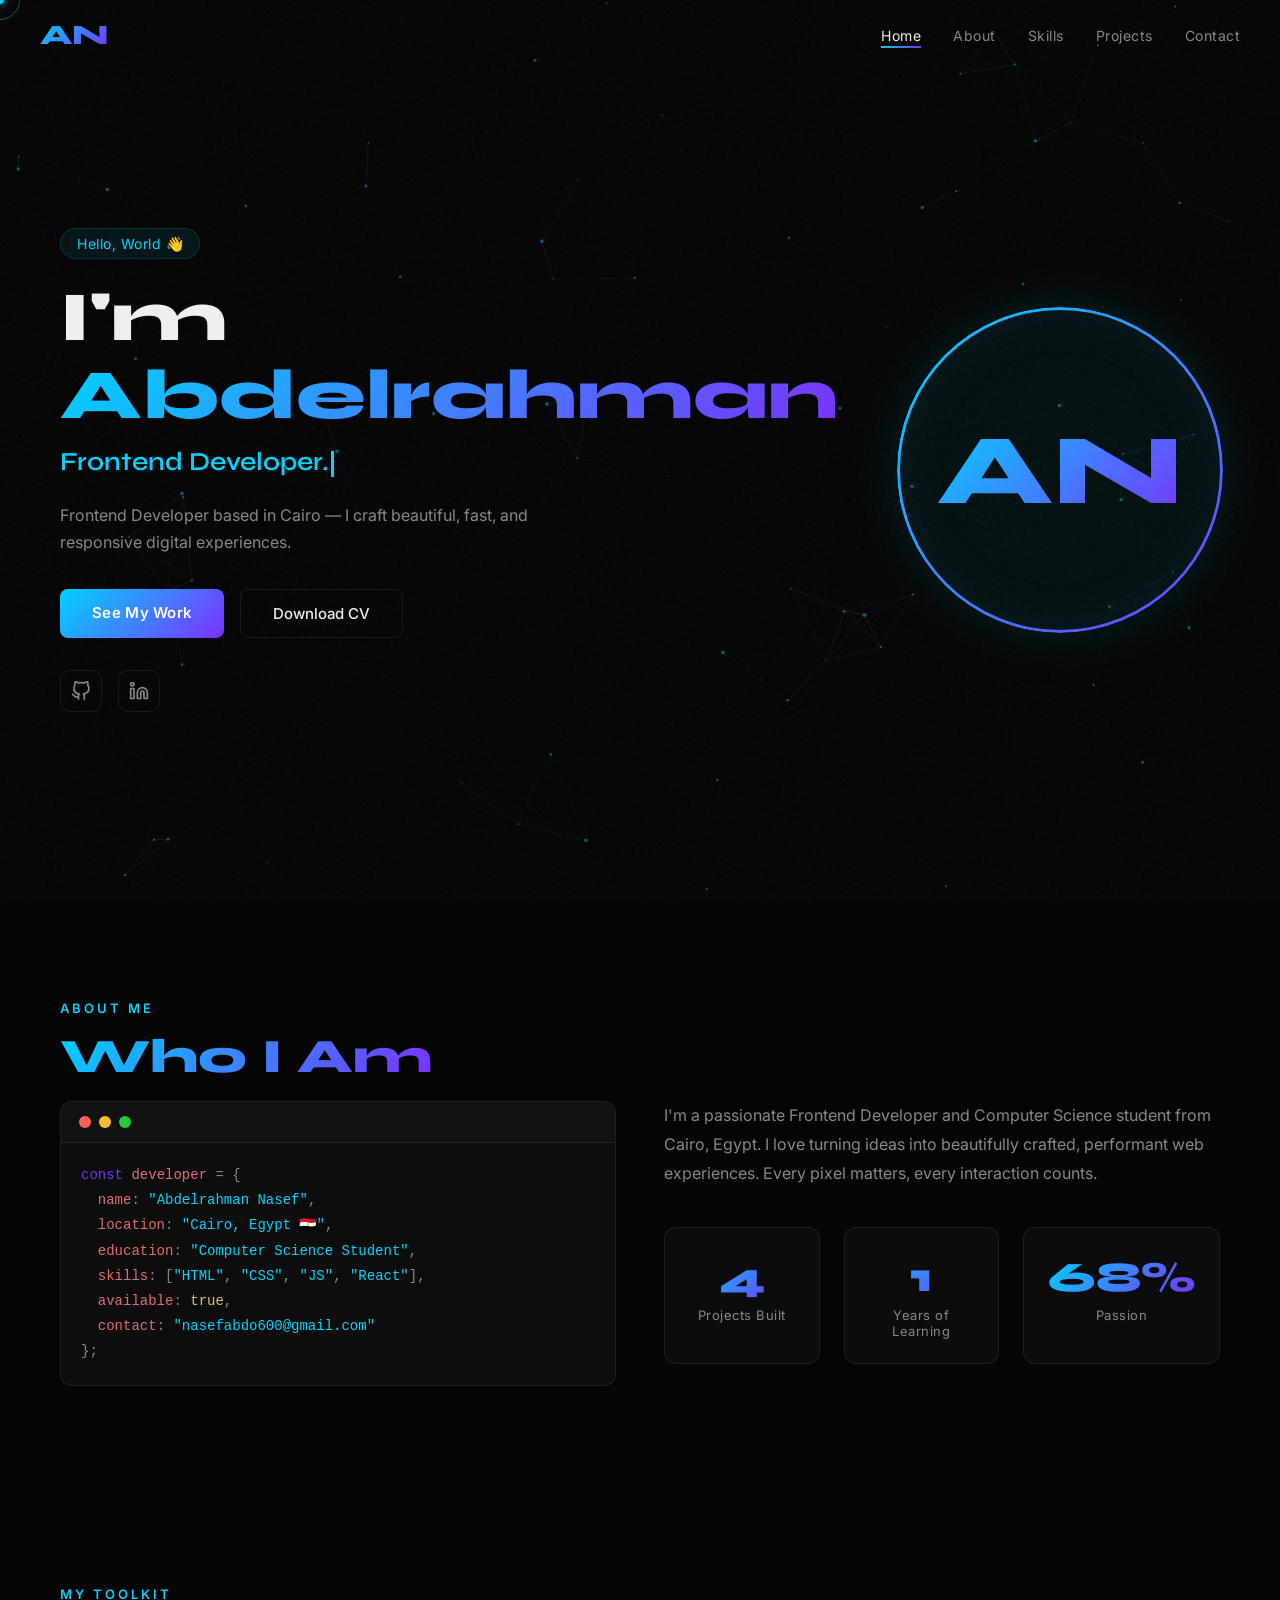
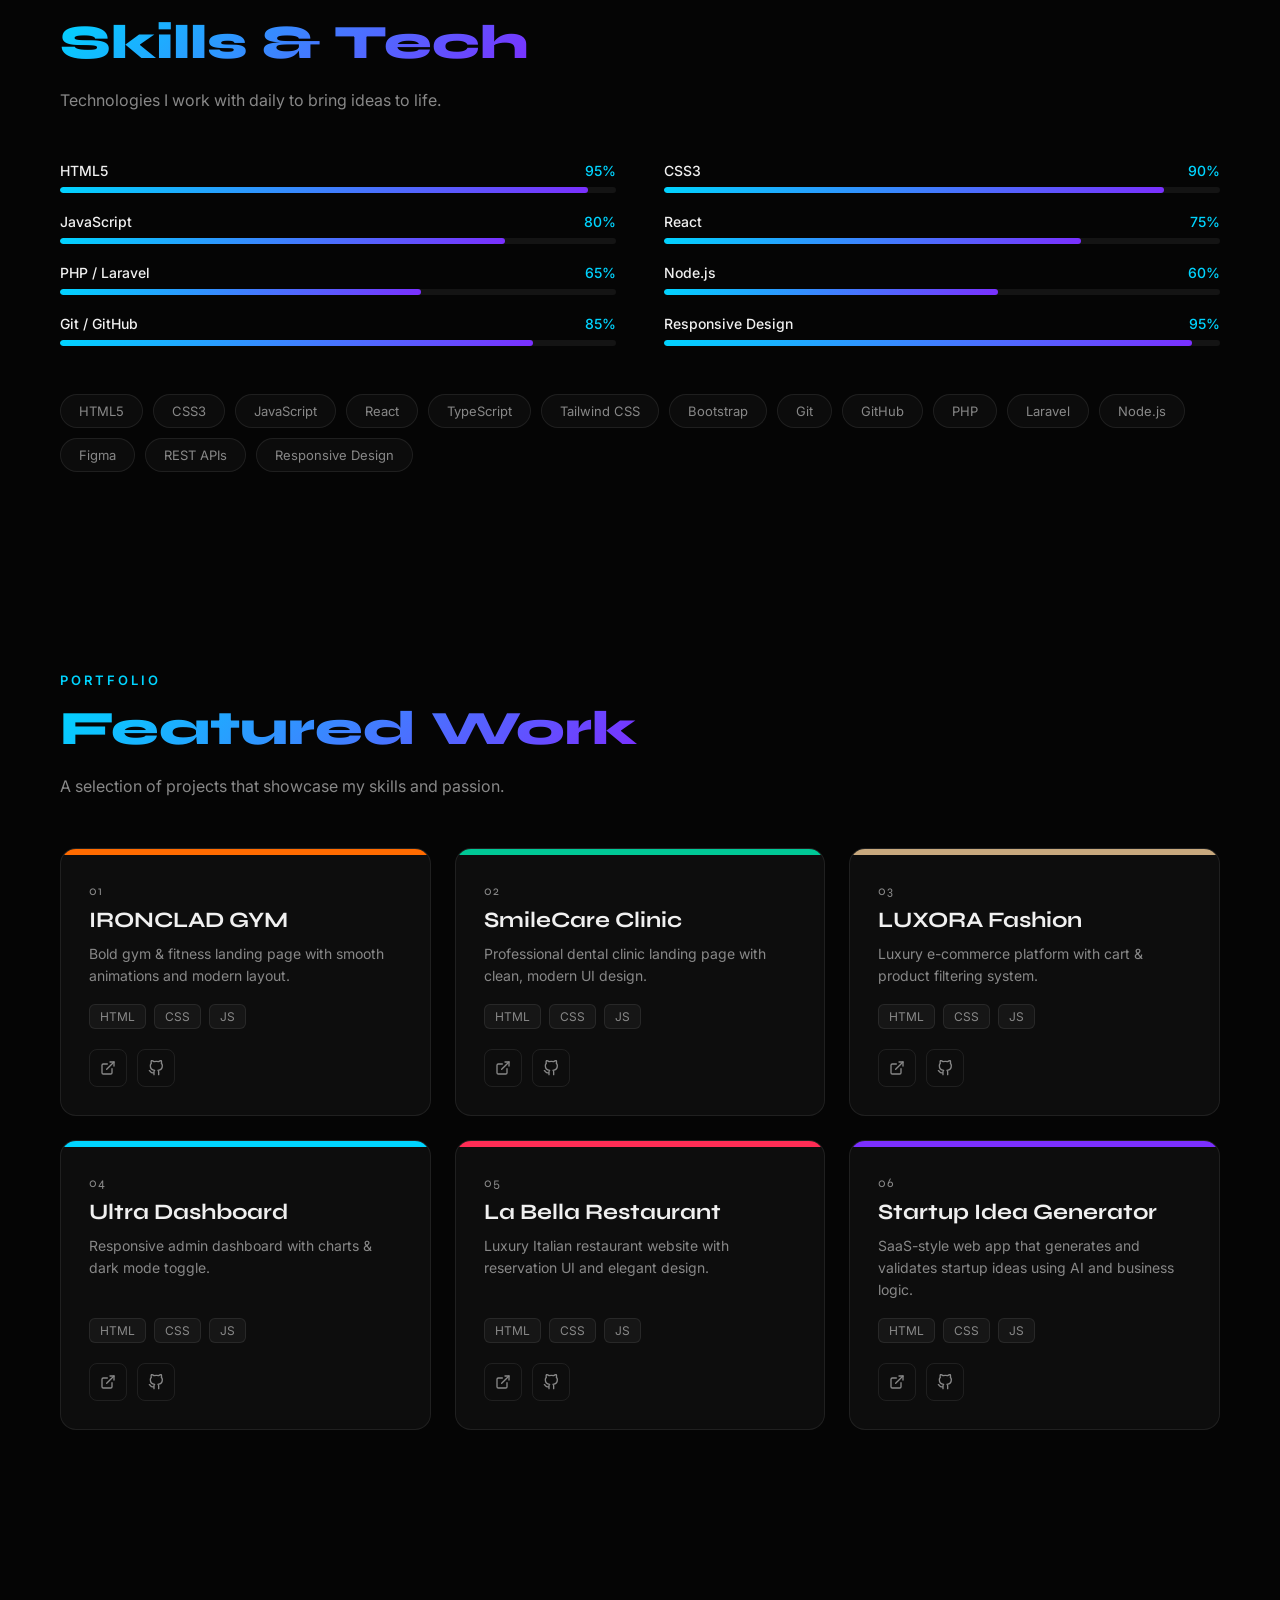
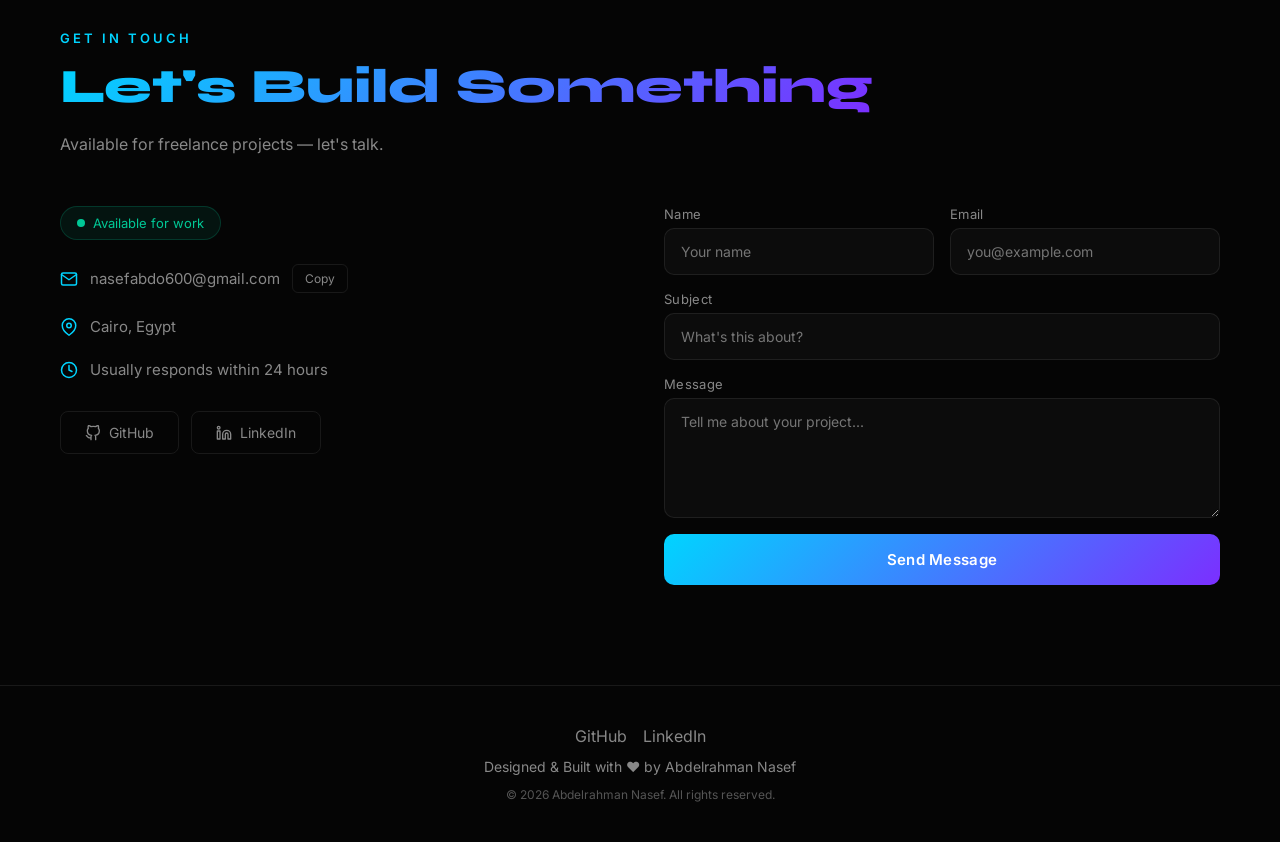
==== commit 02843907: "Update project count from 5 to 6 in stats" ====
--- a/index.html
+++ b/index.html
@@ -98,7 +98,7 @@
     <div>
       <p class="about-text reveal">I'm a passionate Frontend Developer and Computer Science student from Cairo, Egypt. I love turning ideas into beautifully crafted, performant web experiences. Every pixel matters, every interaction counts.</p>
       <div class="stats-grid">
-        <div class="stat reveal reveal-delay-1"><div class="stat-number"><span class="counter" data-target="5">0</span></div><div class="stat-label">Projects Built</div></div>
+        <div class="stat reveal reveal-delay-1"><div class="stat-number"><span class="counter" data-target="6">0</span></div><div class="stat-label">Projects Built</div></div>
         <div class="stat reveal reveal-delay-2"><div class="stat-number"><span class="counter" data-target="2">0</span></div><div class="stat-label">Years of Learning</div></div>
         <div class="stat reveal reveal-delay-3"><div class="stat-number"><span class="counter" data-target="100">0</span>%</div><div class="stat-label">Passion</div></div>
       </div>
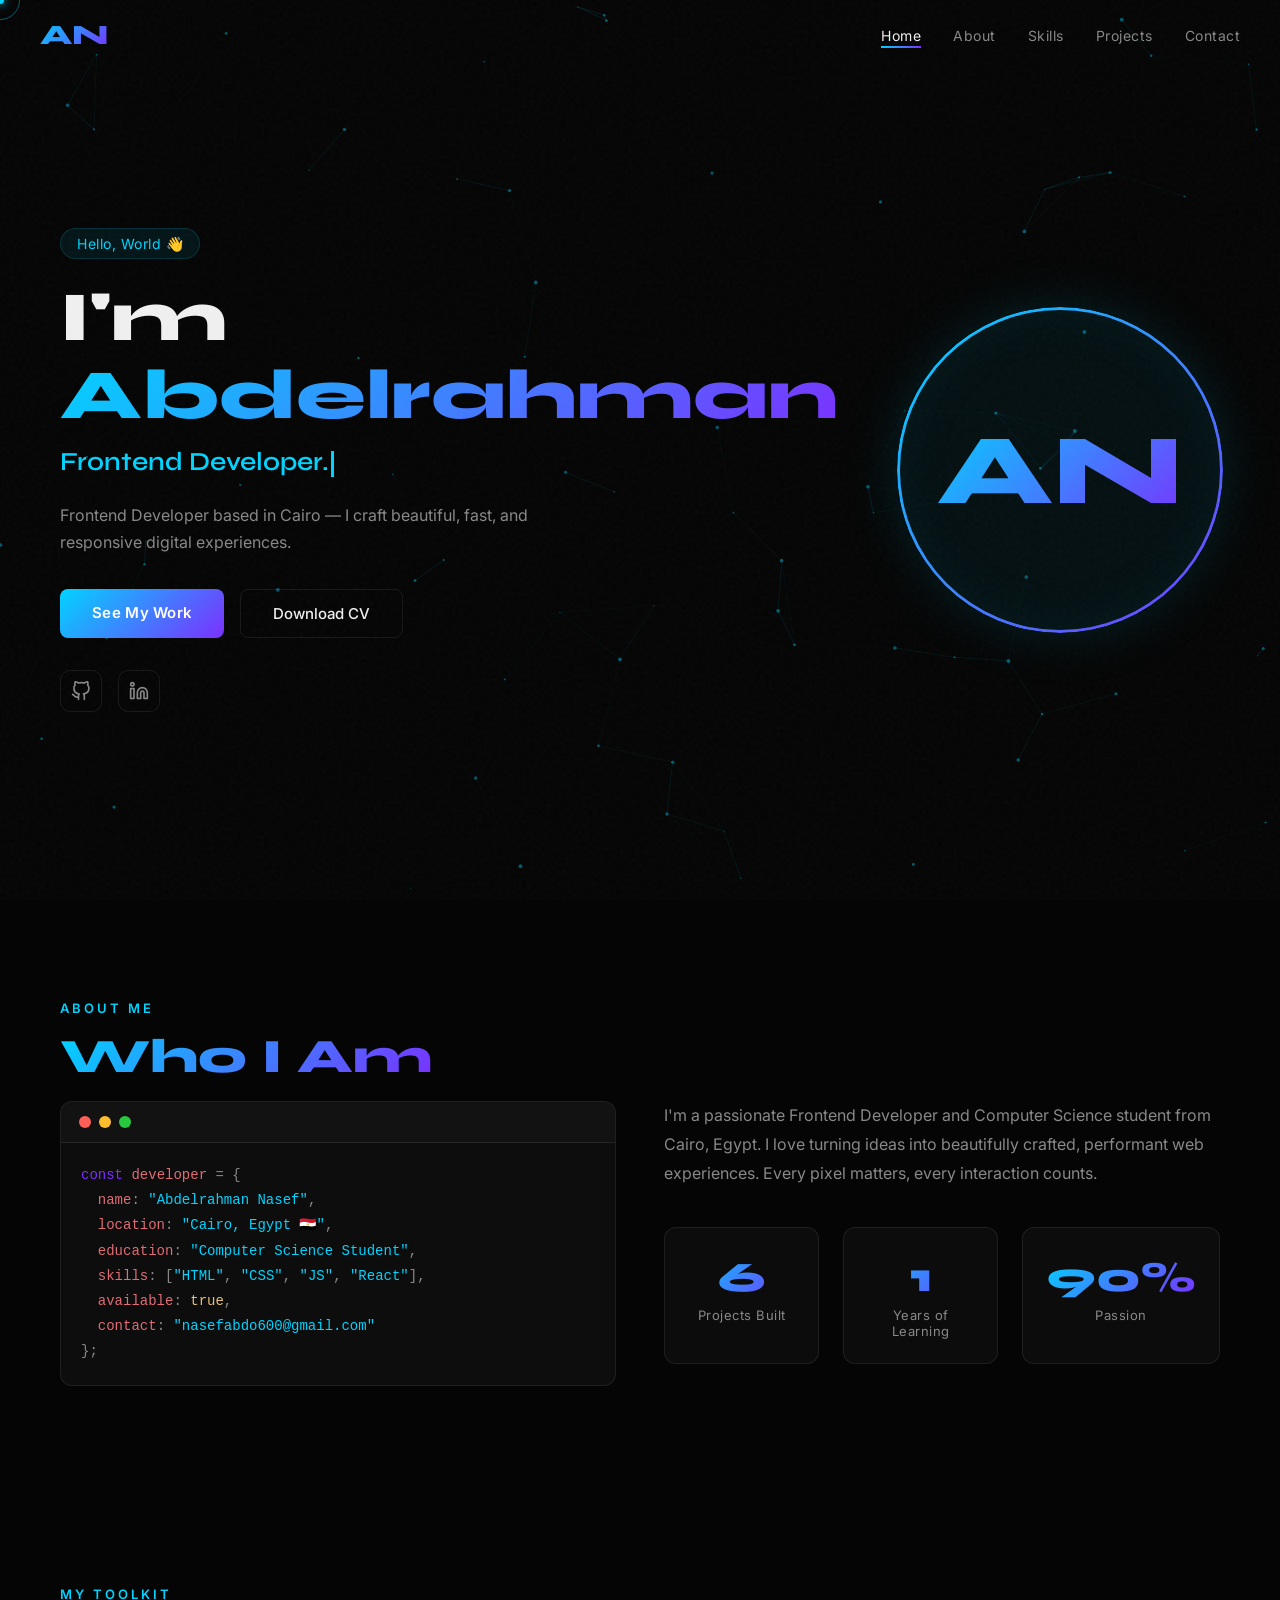
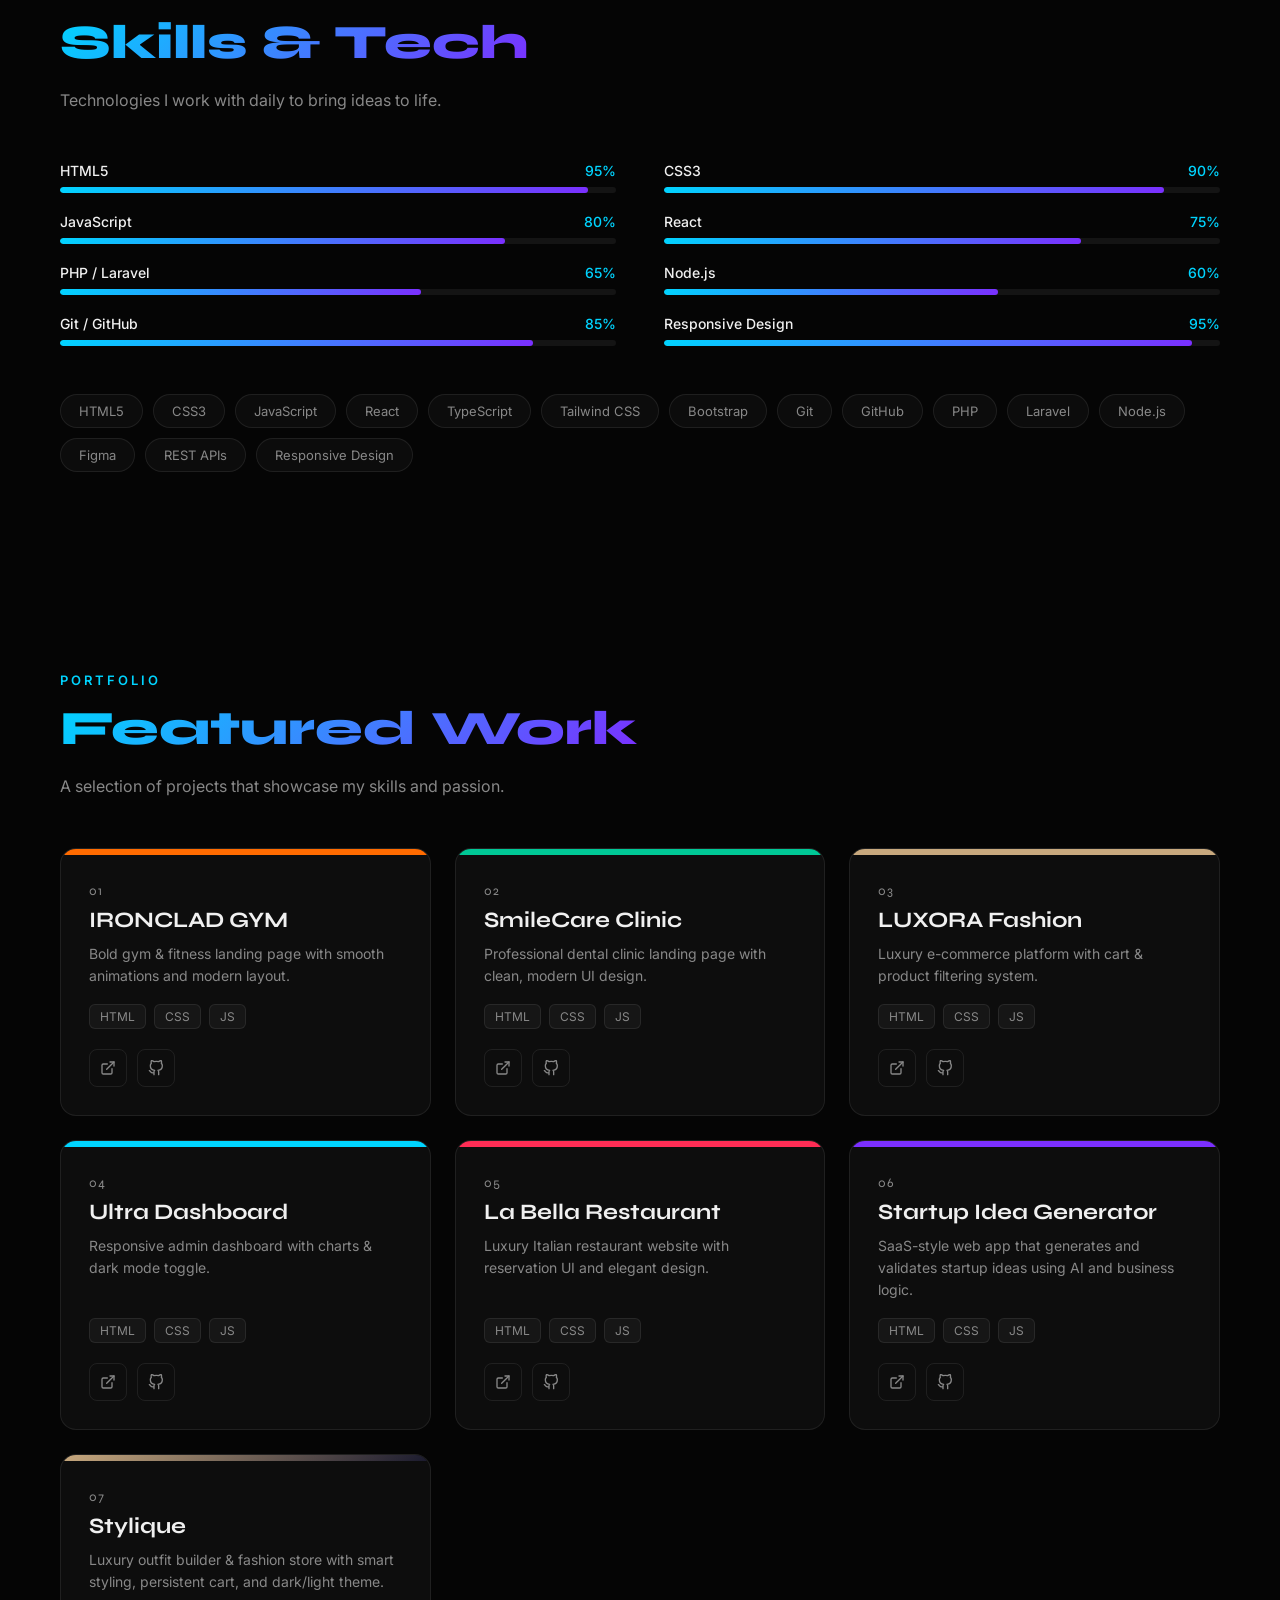
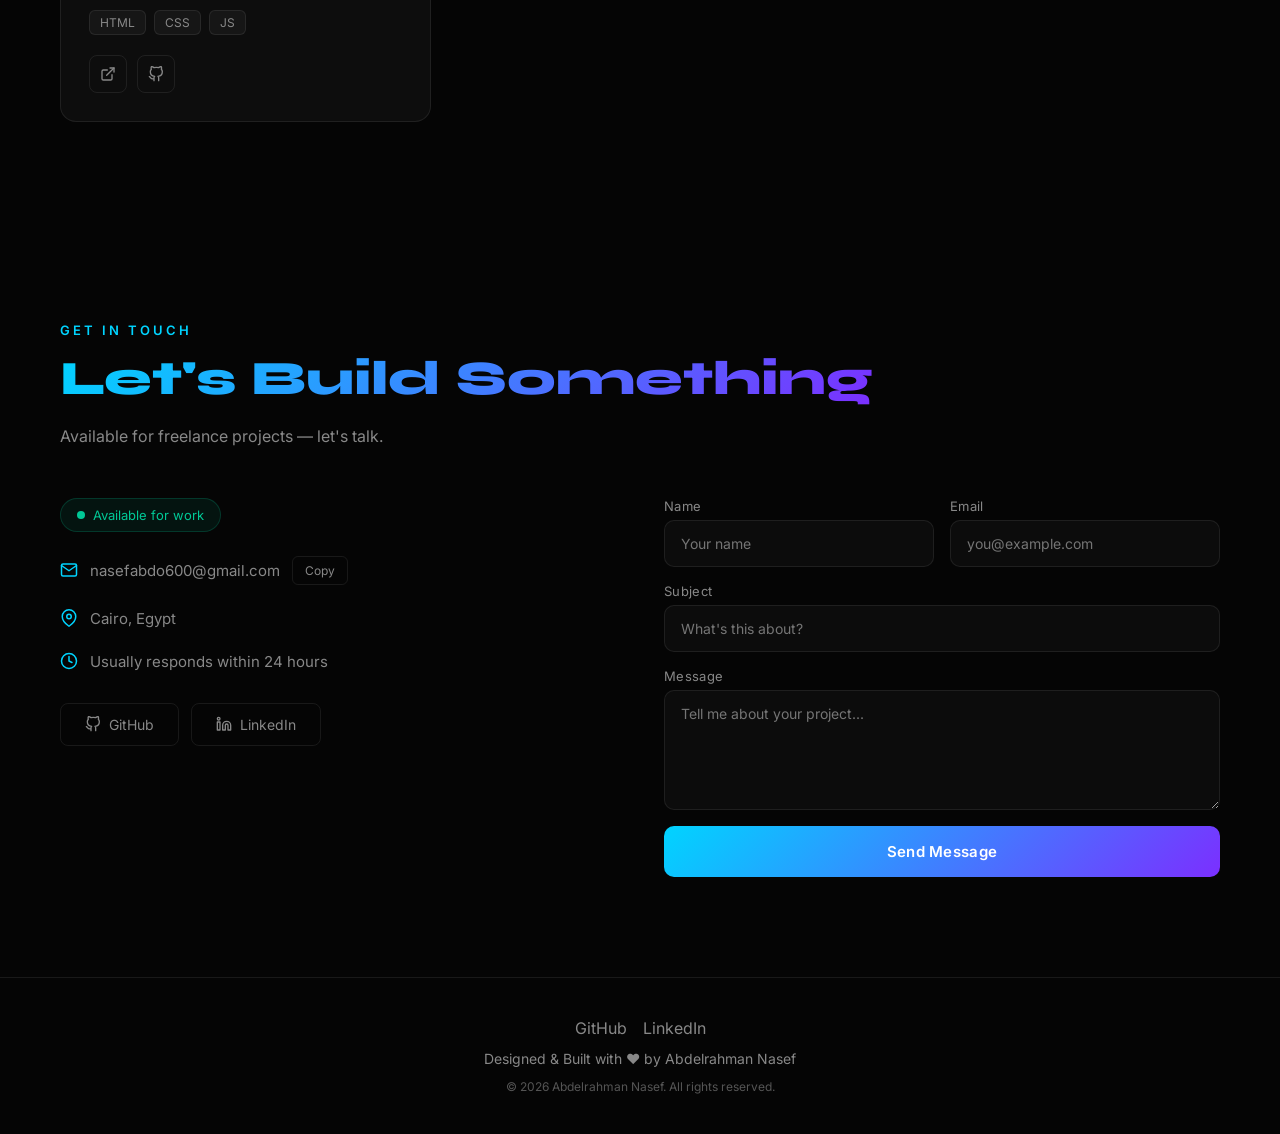
==== commit 3c5d30a9: "Update print statement from 'Hello' to 'Goodbye'" ====
--- a/index.html
+++ b/index.html
@@ -1,281 +1,469 @@
 <!DOCTYPE html>
 <html lang="en">
+
 <head>
-<meta charset="UTF-8"/>
-<meta name="viewport" content="width=device-width, initial-scale=1.0"/>
-<title>Abdelrahman Nasef — Frontend Developer</title>
-<meta name="description" content="Frontend Developer based in Cairo, Egypt. Crafting beautiful, fast, and responsive digital experiences.">
-<link rel="stylesheet" href="style.css">
+  <meta charset="UTF-8" />
+  <meta name="viewport" content="width=device-width, initial-scale=1.0" />
+  <title>Abdelrahman Nasef — Frontend Developer</title>
+  <meta name="description"
+    content="Frontend Developer based in Cairo, Egypt. Crafting beautiful, fast, and responsive digital experiences.">
+  <link rel="stylesheet" href="style.css">
 </head>
+
 <body>
 
-<!-- Loader -->
-<div class="loader" id="loader">
-  <div class="loader-monogram">AN</div>
-  <div class="loader-bar-wrap"><div class="loader-bar" id="loaderBar"></div></div>
-  <div class="loader-pct" id="loaderPct">0%</div>
-</div>
-
-<!-- Cursor -->
-<div class="cursor-dot" id="cursorDot"></div>
-<div class="cursor-ring" id="cursorRing"></div>
-
-<!-- Scroll Progress -->
-<div class="scroll-progress" id="scrollProgress"></div>
-
-<!-- Navbar -->
-<nav class="navbar" id="navbar">
-  <a href="#home" class="nav-logo">AN</a>
-  <ul class="nav-links">
-    <li><a href="#home" class="active">Home</a></li>
-    <li><a href="#about">About</a></li>
-    <li><a href="#skills">Skills</a></li>
-    <li><a href="#projects">Projects</a></li>
-    <li><a href="#contact">Contact</a></li>
-  </ul>
-  <button class="hamburger" id="hamburger" aria-label="Menu">
-    <span></span><span></span><span></span>
-  </button>
-</nav>
-
-<!-- Mobile Menu -->
-<div class="mobile-menu" id="mobileMenu">
-  <a href="#home">Home</a>
-  <a href="#about">About</a>
-  <a href="#skills">Skills</a>
-  <a href="#projects">Projects</a>
-  <a href="#contact">Contact</a>
-</div>
-
-<!-- Hero -->
-<section class="hero" id="home">
-  <canvas class="hero-canvas" id="particleCanvas"></canvas>
-  <div class="hero-content">
-    <div class="hero-left">
-      <div class="hero-hello reveal">Hello, World 👋</div>
-      <h1 class="hero-title reveal reveal-delay-1">I'm <span class="gradient">Abdelrahman</span></h1>
-      <div class="hero-typing reveal reveal-delay-2"><span id="typingText"></span><span class="cursor"></span></div>
-      <p class="hero-bio reveal reveal-delay-3">Frontend Developer based in Cairo — I craft beautiful, fast, and responsive digital experiences.</p>
-      <div class="hero-buttons reveal reveal-delay-4">
-        <a href="#projects" class="btn-primary">See My Work</a>
-        <a href="https://github.com/abdoibrahim20" target="_blank" rel="noopener" class="btn-outline">Download CV</a>
-      </div>
-      <div class="hero-socials reveal reveal-delay-5">
-        <a href="https://github.com/abdoibrahim20" target="_blank" rel="noopener" aria-label="GitHub">
-          <svg width="20" height="20" viewBox="0 0 24 24" fill="none" stroke="currentColor" stroke-width="2" stroke-linecap="round" stroke-linejoin="round"><path d="M9 19c-5 1.5-5-2.5-7-3m14 6v-3.87a3.37 3.37 0 0 0-.94-2.61c3.14-.35 6.44-1.54 6.44-7A5.44 5.44 0 0 0 20 4.77 5.07 5.07 0 0 0 19.91 1S18.73.65 16 2.48a13.38 13.38 0 0 0-7 0C6.27.65 5.09 1 5.09 1A5.07 5.07 0 0 0 5 4.77a5.44 5.44 0 0 0-1.5 3.78c0 5.42 3.3 6.61 6.44 7A3.37 3.37 0 0 0 9 18.13V22"/></svg>
-        </a>
-        <a href="https://www.linkedin.com/in/abdo-nasef-0a98b4271" target="_blank" rel="noopener" aria-label="LinkedIn">
-          <svg width="20" height="20" viewBox="0 0 24 24" fill="none" stroke="currentColor" stroke-width="2" stroke-linecap="round" stroke-linejoin="round"><path d="M16 8a6 6 0 0 1 6 6v7h-4v-7a2 2 0 0 0-2-2 2 2 0 0 0-2 2v7h-4v-7a6 6 0 0 1 6-6z"/><rect x="2" y="9" width="4" height="12"/><circle cx="4" cy="4" r="2"/></svg>
-        </a>
-      </div>
-    </div>
-    <div class="hero-right">
-      <div class="monogram-ring">
-        <span class="monogram-text">AN</span>
-      </div>
-    </div>
+  <!-- Loader -->
+  <div class="loader" id="loader">
+    <div class="loader-monogram">AN</div>
+    <div class="loader-bar-wrap">
+      <div class="loader-bar" id="loaderBar"></div>
+    </div>
+    <div class="loader-pct" id="loaderPct">0%</div>
   </div>
-</section>
-
-<!-- About -->
-<section class="section" id="about">
-  <div class="section-label reveal">About Me</div>
-  <h2 class="section-title reveal"><span class="gradient">Who I Am</span></h2>
-  <div class="about-grid">
-    <div class="terminal reveal">
-      <div class="terminal-bar"><span></span><span></span><span></span></div>
-      <div class="terminal-body">
-        <span class="keyword">const</span> <span class="key">developer</span> = <span class="bracket">{</span><br/>
-        &nbsp;&nbsp;<span class="key">name</span>: <span class="string">"Abdelrahman Nasef"</span>,<br/>
-        &nbsp;&nbsp;<span class="key">location</span>: <span class="string">"Cairo, Egypt 🇪🇬"</span>,<br/>
-        &nbsp;&nbsp;<span class="key">education</span>: <span class="string">"Computer Science Student"</span>,<br/>
-        &nbsp;&nbsp;<span class="key">skills</span>: [<span class="string">"HTML"</span>, <span class="string">"CSS"</span>, <span class="string">"JS"</span>, <span class="string">"React"</span>],<br/>
-        &nbsp;&nbsp;<span class="key">available</span>: <span class="bool">true</span>,<br/>
-        &nbsp;&nbsp;<span class="key">contact</span>: <span class="string">"nasefabdo600@gmail.com"</span><br/>
-        <span class="bracket">}</span>;
-      </div>
-    </div>
-    <div>
-      <p class="about-text reveal">I'm a passionate Frontend Developer and Computer Science student from Cairo, Egypt. I love turning ideas into beautifully crafted, performant web experiences. Every pixel matters, every interaction counts.</p>
-      <div class="stats-grid">
-        <div class="stat reveal reveal-delay-1"><div class="stat-number"><span class="counter" data-target="6">0</span></div><div class="stat-label">Projects Built</div></div>
-        <div class="stat reveal reveal-delay-2"><div class="stat-number"><span class="counter" data-target="2">0</span></div><div class="stat-label">Years of Learning</div></div>
-        <div class="stat reveal reveal-delay-3"><div class="stat-number"><span class="counter" data-target="100">0</span>%</div><div class="stat-label">Passion</div></div>
-      </div>
-    </div>
+
+  <!-- Cursor -->
+  <div class="cursor-dot" id="cursorDot"></div>
+  <div class="cursor-ring" id="cursorRing"></div>
+
+  <!-- Scroll Progress -->
+  <div class="scroll-progress" id="scrollProgress"></div>
+
+  <!-- Navbar -->
+  <nav class="navbar" id="navbar">
+    <a href="#home" class="nav-logo">AN</a>
+    <ul class="nav-links">
+      <li><a href="#home" class="active">Home</a></li>
+      <li><a href="#about">About</a></li>
+      <li><a href="#skills">Skills</a></li>
+      <li><a href="#projects">Projects</a></li>
+      <li><a href="#contact">Contact</a></li>
+    </ul>
+    <button class="hamburger" id="hamburger" aria-label="Menu">
+      <span></span><span></span><span></span>
+    </button>
+  </nav>
+
+  <!-- Mobile Menu -->
+  <div class="mobile-menu" id="mobileMenu">
+    <a href="#home">Home</a>
+    <a href="#about">About</a>
+    <a href="#skills">Skills</a>
+    <a href="#projects">Projects</a>
+    <a href="#contact">Contact</a>
   </div>
-</section>
-
-<!-- Skills -->
-<section class="section" id="skills">
-  <div class="section-label reveal">My Toolkit</div>
-  <h2 class="section-title reveal"><span class="gradient">Skills & Tech</span></h2>
-  <p class="section-sub reveal">Technologies I work with daily to bring ideas to life.</p>
-  <div class="skills-grid" id="skillsGrid">
-    <div class="skill-item reveal"><div class="skill-header"><span>HTML5</span><span>95%</span></div><div class="skill-bar"><div class="skill-fill" data-width="95"></div></div></div>
-    <div class="skill-item reveal reveal-delay-1"><div class="skill-header"><span>CSS3</span><span>90%</span></div><div class="skill-bar"><div class="skill-fill" data-width="90"></div></div></div>
-    <div class="skill-item reveal reveal-delay-2"><div class="skill-header"><span>JavaScript</span><span>80%</span></div><div class="skill-bar"><div class="skill-fill" data-width="80"></div></div></div>
-    <div class="skill-item reveal reveal-delay-3"><div class="skill-header"><span>React</span><span>75%</span></div><div class="skill-bar"><div class="skill-fill" data-width="75"></div></div></div>
-    <div class="skill-item reveal reveal-delay-4"><div class="skill-header"><span>PHP / Laravel</span><span>65%</span></div><div class="skill-bar"><div class="skill-fill" data-width="65"></div></div></div>
-    <div class="skill-item reveal reveal-delay-5"><div class="skill-header"><span>Node.js</span><span>60%</span></div><div class="skill-bar"><div class="skill-fill" data-width="60"></div></div></div>
-    <div class="skill-item reveal"><div class="skill-header"><span>Git / GitHub</span><span>85%</span></div><div class="skill-bar"><div class="skill-fill" data-width="85"></div></div></div>
-    <div class="skill-item reveal reveal-delay-1"><div class="skill-header"><span>Responsive Design</span><span>95%</span></div><div class="skill-bar"><div class="skill-fill" data-width="95"></div></div></div>
-  </div>
-  <div class="tech-badges reveal">
-    <span class="tech-badge">HTML5</span>
-    <span class="tech-badge">CSS3</span>
-    <span class="tech-badge">JavaScript</span>
-    <span class="tech-badge">React</span>
-    <span class="tech-badge">TypeScript</span>
-    <span class="tech-badge">Tailwind CSS</span>
-    <span class="tech-badge">Bootstrap</span>
-    <span class="tech-badge">Git</span>
-    <span class="tech-badge">GitHub</span>
-    <span class="tech-badge">PHP</span>
-    <span class="tech-badge">Laravel</span>
-    <span class="tech-badge">Node.js</span>
-    <span class="tech-badge">Figma</span>
-    <span class="tech-badge">REST APIs</span>
-    <span class="tech-badge">Responsive Design</span>
-  </div>
-</section>
-
-<!-- Projects -->
-<section class="section" id="projects">
-  <div class="section-label reveal">Portfolio</div>
-  <h2 class="section-title reveal"><span class="gradient">Featured Work</span></h2>
-  <p class="section-sub reveal">A selection of projects that showcase my skills and passion.</p>
-  <div class="projects-grid">
-    <div class="project-card reveal reveal-delay-1">
-      <div class="project-header" style="background:#FF6B00"></div>
-      <div class="project-body">
-        <div class="project-num">01</div>
-        <h3 class="project-name">IRONCLAD GYM</h3>
-        <p class="project-desc">Bold gym & fitness landing page with smooth animations and modern layout.</p>
-        <div class="project-tags"><span>HTML</span><span>CSS</span><span>JS</span></div>
-        <div class="project-links">
-          <a href="https://abdoibrahim20.github.io/ironclad-gym" target="_blank" rel="noopener" aria-label="Live Demo"><svg width="16" height="16" viewBox="0 0 24 24" fill="none" stroke="currentColor" stroke-width="2" stroke-linecap="round" stroke-linejoin="round"><path d="M18 13v6a2 2 0 0 1-2 2H5a2 2 0 0 1-2-2V8a2 2 0 0 1 2-2h6"/><polyline points="15 3 21 3 21 9"/><line x1="10" y1="14" x2="21" y2="3"/></svg></a>
-          <a href="https://github.com/abdoibrahim20/ironclad-gym" target="_blank" rel="noopener" aria-label="GitHub"><svg width="16" height="16" viewBox="0 0 24 24" fill="none" stroke="currentColor" stroke-width="2" stroke-linecap="round" stroke-linejoin="round"><path d="M9 19c-5 1.5-5-2.5-7-3m14 6v-3.87a3.37 3.37 0 0 0-.94-2.61c3.14-.35 6.44-1.54 6.44-7A5.44 5.44 0 0 0 20 4.77 5.07 5.07 0 0 0 19.91 1S18.73.65 16 2.48a13.38 13.38 0 0 0-7 0C6.27.65 5.09 1 5.09 1A5.07 5.07 0 0 0 5 4.77a5.44 5.44 0 0 0-1.5 3.78c0 5.42 3.3 6.61 6.44 7A3.37 3.37 0 0 0 9 18.13V22"/></svg></a>
-        </div>
-      </div>
-    </div>
-    <div class="project-card reveal reveal-delay-2">
-      <div class="project-header" style="background:#00C896"></div>
-      <div class="project-body">
-        <div class="project-num">02</div>
-        <h3 class="project-name">SmileCare Clinic</h3>
-        <p class="project-desc">Professional dental clinic landing page with clean, modern UI design.</p>
-        <div class="project-tags"><span>HTML</span><span>CSS</span><span>JS</span></div>
-        <div class="project-links">
-          <a href="https://abdoibrahim20.github.io/smilecare-landing-page" target="_blank" rel="noopener" aria-label="Live Demo"><svg width="16" height="16" viewBox="0 0 24 24" fill="none" stroke="currentColor" stroke-width="2" stroke-linecap="round" stroke-linejoin="round"><path d="M18 13v6a2 2 0 0 1-2 2H5a2 2 0 0 1-2-2V8a2 2 0 0 1 2-2h6"/><polyline points="15 3 21 3 21 9"/><line x1="10" y1="14" x2="21" y2="3"/></svg></a>
-          <a href="https://github.com/abdoibrahim20/smilecare-landing-page" target="_blank" rel="noopener" aria-label="GitHub"><svg width="16" height="16" viewBox="0 0 24 24" fill="none" stroke="currentColor" stroke-width="2" stroke-linecap="round" stroke-linejoin="round"><path d="M9 19c-5 1.5-5-2.5-7-3m14 6v-3.87a3.37 3.37 0 0 0-.94-2.61c3.14-.35 6.44-1.54 6.44-7A5.44 5.44 0 0 0 20 4.77 5.07 5.07 0 0 0 19.91 1S18.73.65 16 2.48a13.38 13.38 0 0 0-7 0C6.27.65 5.09 1 5.09 1A5.07 5.07 0 0 0 5 4.77a5.44 5.44 0 0 0-1.5 3.78c0 5.42 3.3 6.61 6.44 7A3.37 3.37 0 0 0 9 18.13V22"/></svg></a>
-        </div>
-      </div>
-    </div>
-    <div class="project-card reveal reveal-delay-3">
-      <div class="project-header" style="background:#C8A97E"></div>
-      <div class="project-body">
-        <div class="project-num">03</div>
-        <h3 class="project-name">LUXORA Fashion</h3>
-        <p class="project-desc">Luxury e-commerce platform with cart & product filtering system.</p>
-        <div class="project-tags"><span>HTML</span><span>CSS</span><span>JS</span></div>
-        <div class="project-links">
-          <a href="https://abdoibrahim20.github.io/Luxury-Fashion-Store" target="_blank" rel="noopener" aria-label="Live Demo"><svg width="16" height="16" viewBox="0 0 24 24" fill="none" stroke="currentColor" stroke-width="2" stroke-linecap="round" stroke-linejoin="round"><path d="M18 13v6a2 2 0 0 1-2 2H5a2 2 0 0 1-2-2V8a2 2 0 0 1 2-2h6"/><polyline points="15 3 21 3 21 9"/><line x1="10" y1="14" x2="21" y2="3"/></svg></a>
-          <a href="https://github.com/abdoibrahim20/Luxury-Fashion-Store" target="_blank" rel="noopener" aria-label="GitHub"><svg width="16" height="16" viewBox="0 0 24 24" fill="none" stroke="currentColor" stroke-width="2" stroke-linecap="round" stroke-linejoin="round"><path d="M9 19c-5 1.5-5-2.5-7-3m14 6v-3.87a3.37 3.37 0 0 0-.94-2.61c3.14-.35 6.44-1.54 6.44-7A5.44 5.44 0 0 0 20 4.77 5.07 5.07 0 0 0 19.91 1S18.73.65 16 2.48a13.38 13.38 0 0 0-7 0C6.27.65 5.09 1 5.09 1A5.07 5.07 0 0 0 5 4.77a5.44 5.44 0 0 0-1.5 3.78c0 5.42 3.3 6.61 6.44 7A3.37 3.37 0 0 0 9 18.13V22"/></svg></a>
-        </div>
-      </div>
-    </div>
-    <div class="project-card reveal reveal-delay-1">
-      <div class="project-header" style="background:#00D4FF"></div>
-      <div class="project-body">
-        <div class="project-num">04</div>
-        <h3 class="project-name">Ultra Dashboard</h3>
-        <p class="project-desc">Responsive admin dashboard with charts & dark mode toggle.</p>
-        <div class="project-tags"><span>HTML</span><span>CSS</span><span>JS</span></div>
-        <div class="project-links">
-          <a href="https://abdoibrahim20.github.io/ultra-admin-dashboard" target="_blank" rel="noopener" aria-label="Live Demo"><svg width="16" height="16" viewBox="0 0 24 24" fill="none" stroke="currentColor" stroke-width="2" stroke-linecap="round" stroke-linejoin="round"><path d="M18 13v6a2 2 0 0 1-2 2H5a2 2 0 0 1-2-2V8a2 2 0 0 1 2-2h6"/><polyline points="15 3 21 3 21 9"/><line x1="10" y1="14" x2="21" y2="3"/></svg></a>
-          <a href="https://github.com/abdoibrahim20/ultra-admin-dashboard" target="_blank" rel="noopener" aria-label="GitHub"><svg width="16" height="16" viewBox="0 0 24 24" fill="none" stroke="currentColor" stroke-width="2" stroke-linecap="round" stroke-linejoin="round"><path d="M9 19c-5 1.5-5-2.5-7-3m14 6v-3.87a3.37 3.37 0 0 0-.94-2.61c3.14-.35 6.44-1.54 6.44-7A5.44 5.44 0 0 0 20 4.77 5.07 5.07 0 0 0 19.91 1S18.73.65 16 2.48a13.38 13.38 0 0 0-7 0C6.27.65 5.09 1 5.09 1A5.07 5.07 0 0 0 5 4.77a5.44 5.44 0 0 0-1.5 3.78c0 5.42 3.3 6.61 6.44 7A3.37 3.37 0 0 0 9 18.13V22"/></svg></a>
-        </div>
-      </div>
-    </div>
-    <div class="project-card reveal reveal-delay-2">
-      <div class="project-header" style="background:#FF2D55"></div>
-      <div class="project-body">
-        <div class="project-num">05</div>
-        <h3 class="project-name">La Bella Restaurant</h3>
-        <p class="project-desc">Luxury Italian restaurant website with reservation UI and elegant design.</p>
-        <div class="project-tags"><span>HTML</span><span>CSS</span><span>JS</span></div>
-        <div class="project-links">
-          <a href="https://abdoibrahim20.github.io/La-Bella-Restaurant" target="_blank" rel="noopener" aria-label="Live Demo"><svg width="16" height="16" viewBox="0 0 24 24" fill="none" stroke="currentColor" stroke-width="2" stroke-linecap="round" stroke-linejoin="round"><path d="M18 13v6a2 2 0 0 1-2 2H5a2 2 0 0 1-2-2V8a2 2 0 0 1 2-2h6"/><polyline points="15 3 21 3 21 9"/><line x1="10" y1="14" x2="21" y2="3"/></svg></a>
-          <a href="https://github.com/abdoibrahim20/La-Bella-Restaurant" target="_blank" rel="noopener" aria-label="GitHub"><svg width="16" height="16" viewBox="0 0 24 24" fill="none" stroke="currentColor" stroke-width="2" stroke-linecap="round" stroke-linejoin="round"><path d="M9 19c-5 1.5-5-2.5-7-3m14 6v-3.87a3.37 3.37 0 0 0-.94-2.61c3.14-.35 6.44-1.54 6.44-7A5.44 5.44 0 0 0 20 4.77 5.07 5.07 0 0 0 19.91 1S18.73.65 16 2.48a13.38 13.38 0 0 0-7 0C6.27.65 5.09 1 5.09 1A5.07 5.07 0 0 0 5 4.77a5.44 5.44 0 0 0-1.5 3.78c0 5.42 3.3 6.61 6.44 7A3.37 3.37 0 0 0 9 18.13V22"/></svg></a>
-        </div>
-      </div>
-    </div>
-    <div class="project-card reveal reveal-delay-3">
-      <div class="project-header" style="background:#7B2FFF"></div>
-      <div class="project-body">
-        <div class="project-num">06</div>
-        <h3 class="project-name">Startup Idea Generator</h3>
-        <p class="project-desc">SaaS-style web app that generates and validates startup ideas using AI and business logic.</p>
-        <div class="project-tags"><span>HTML</span><span>CSS</span><span>JS</span></div>
-        <div class="project-links">
-          <a href="https://abdoibrahim20.github.io/Startup-Idea-Generator-Validator" target="_blank" rel="noopener" aria-label="Live Demo"><svg width="16" height="16" viewBox="0 0 24 24" fill="none" stroke="currentColor" stroke-width="2" stroke-linecap="round" stroke-linejoin="round"><path d="M18 13v6a2 2 0 0 1-2 2H5a2 2 0 0 1-2-2V8a2 2 0 0 1 2-2h6"/><polyline points="15 3 21 3 21 9"/><line x1="10" y1="14" x2="21" y2="3"/></svg></a>
-          <a href="https://github.com/abdoibrahim20/Startup-Idea-Generator-Validator" target="_blank" rel="noopener" aria-label="GitHub"><svg width="16" height="16" viewBox="0 0 24 24" fill="none" stroke="currentColor" stroke-width="2" stroke-linecap="round" stroke-linejoin="round"><path d="M9 19c-5 1.5-5-2.5-7-3m14 6v-3.87a3.37 3.37 0 0 0-.94-2.61c3.14-.35 6.44-1.54 6.44-7A5.44 5.44 0 0 0 20 4.77 5.07 5.07 0 0 0 19.91 1S18.73.65 16 2.48a13.38 13.38 0 0 0-7 0C6.27.65 5.09 1 5.09 1A5.07 5.07 0 0 0 5 4.77a5.44 5.44 0 0 0-1.5 3.78c0 5.42 3.3 6.61 6.44 7A3.37 3.37 0 0 0 9 18.13V22"/></svg></a>
-        </div>
-      </div>
-    </div>
-  </div>
-</section>
-
-<!-- Contact -->
-<section class="section" id="contact">
-  <div class="section-label reveal">Get In Touch</div>
-  <h2 class="section-title reveal"><span class="gradient">Let's Build Something</span></h2>
-  <p class="section-sub reveal">Available for freelance projects — let's talk.</p>
-  <div class="contact-grid">
-    <div class="contact-info reveal">
-      <div class="available-badge">Available for work</div>
-      <div class="contact-item">
-        <svg width="18" height="18" viewBox="0 0 24 24" fill="none" stroke="currentColor" stroke-width="2" stroke-linecap="round" stroke-linejoin="round"><path d="M4 4h16c1.1 0 2 .9 2 2v12c0 1.1-.9 2-2 2H4c-1.1 0-2-.9-2-2V6c0-1.1.9-2 2-2z"/><polyline points="22,6 12,13 2,6"/></svg>
-        <span>nasefabdo600@gmail.com</span>
-        <button class="copy-btn" id="copyBtn">Copy</button>
-      </div>
-      <div class="contact-item">
-        <svg width="18" height="18" viewBox="0 0 24 24" fill="none" stroke="currentColor" stroke-width="2" stroke-linecap="round" stroke-linejoin="round"><path d="M21 10c0 7-9 13-9 13s-9-6-9-13a9 9 0 0 1 18 0z"/><circle cx="12" cy="10" r="3"/></svg>
-        <span>Cairo, Egypt</span>
-      </div>
-      <div class="contact-item">
-        <svg width="18" height="18" viewBox="0 0 24 24" fill="none" stroke="currentColor" stroke-width="2" stroke-linecap="round" stroke-linejoin="round"><circle cx="12" cy="12" r="10"/><polyline points="12 6 12 12 16 14"/></svg>
-        <span>Usually responds within 24 hours</span>
-      </div>
-      <div class="contact-buttons">
-        <a href="https://github.com/abdoibrahim20" target="_blank" rel="noopener"><svg width="16" height="16" viewBox="0 0 24 24" fill="none" stroke="currentColor" stroke-width="2" stroke-linecap="round" stroke-linejoin="round"><path d="M9 19c-5 1.5-5-2.5-7-3m14 6v-3.87a3.37 3.37 0 0 0-.94-2.61c3.14-.35 6.44-1.54 6.44-7A5.44 5.44 0 0 0 20 4.77 5.07 5.07 0 0 0 19.91 1S18.73.65 16 2.48a13.38 13.38 0 0 0-7 0C6.27.65 5.09 1 5.09 1A5.07 5.07 0 0 0 5 4.77a5.44 5.44 0 0 0-1.5 3.78c0 5.42 3.3 6.61 6.44 7A3.37 3.37 0 0 0 9 18.13V22"/></svg> GitHub</a>
-        <a href="https://www.linkedin.com/in/abdo-nasef-0a98b4271" target="_blank" rel="noopener"><svg width="16" height="16" viewBox="0 0 24 24" fill="none" stroke="currentColor" stroke-width="2" stroke-linecap="round" stroke-linejoin="round"><path d="M16 8a6 6 0 0 1 6 6v7h-4v-7a2 2 0 0 0-2-2 2 2 0 0 0-2 2v7h-4v-7a6 6 0 0 1 6-6z"/><rect x="2" y="9" width="4" height="12"/><circle cx="4" cy="4" r="2"/></svg> LinkedIn</a>
-      </div>
-    </div>
-    <form class="contact-form reveal" id="contactForm">
-      <div class="form-row">
-        <div class="form-group"><label for="name">Name</label><input type="text" id="name" placeholder="Your name" required/></div>
-        <div class="form-group"><label for="email">Email</label><input type="email" id="email" placeholder="you@example.com" required/></div>
-      </div>
-      <div class="form-group"><label for="subject">Subject</label><input type="text" id="subject" placeholder="What's this about?" required/></div>
-      <div class="form-group"><label for="message">Message</label><textarea id="message" placeholder="Tell me about your project..." required></textarea></div>
-      <button type="submit" class="btn-submit">Send Message</button>
-      <div class="form-success" id="formSuccess">✅ Message sent successfully! I'll get back to you soon.</div>
-    </form>
-  </div>
-</section>
-
-<!-- Footer -->
-<footer class="footer">
-  <div class="footer-links">
-    <a href="https://github.com/abdoibrahim20" target="_blank" rel="noopener">GitHub</a>
-    <a href="https://www.linkedin.com/in/abdo-nasef-0a98b4271" target="_blank" rel="noopener">LinkedIn</a>
-  </div>
-  <div class="footer-text">Designed & Built with ❤️ by Abdelrahman Nasef</div>
-  <div class="footer-copy">© 2026 Abdelrahman Nasef. All rights reserved.</div>
-</footer>
-
-<script src="script.js"></script>
+
+  <!-- Hero -->
+  <section class="hero" id="home">
+    <canvas class="hero-canvas" id="particleCanvas"></canvas>
+    <div class="hero-content">
+      <div class="hero-left">
+        <div class="hero-hello reveal">Hello, World 👋</div>
+        <h1 class="hero-title reveal reveal-delay-1">I'm <span class="gradient">Abdelrahman</span></h1>
+        <div class="hero-typing reveal reveal-delay-2"><span id="typingText"></span><span class="cursor"></span></div>
+        <p class="hero-bio reveal reveal-delay-3">Frontend Developer based in Cairo — I craft beautiful, fast, and
+          responsive digital experiences.</p>
+        <div class="hero-buttons reveal reveal-delay-4">
+          <a href="#projects" class="btn-primary">See My Work</a>
+          <a href="https://github.com/abdoibrahim20" target="_blank" rel="noopener" class="btn-outline">Download CV</a>
+        </div>
+        <div class="hero-socials reveal reveal-delay-5">
+          <a href="https://github.com/abdoibrahim20" target="_blank" rel="noopener" aria-label="GitHub">
+            <svg width="20" height="20" viewBox="0 0 24 24" fill="none" stroke="currentColor" stroke-width="2"
+              stroke-linecap="round" stroke-linejoin="round">
+              <path
+                d="M9 19c-5 1.5-5-2.5-7-3m14 6v-3.87a3.37 3.37 0 0 0-.94-2.61c3.14-.35 6.44-1.54 6.44-7A5.44 5.44 0 0 0 20 4.77 5.07 5.07 0 0 0 19.91 1S18.73.65 16 2.48a13.38 13.38 0 0 0-7 0C6.27.65 5.09 1 5.09 1A5.07 5.07 0 0 0 5 4.77a5.44 5.44 0 0 0-1.5 3.78c0 5.42 3.3 6.61 6.44 7A3.37 3.37 0 0 0 9 18.13V22" />
+            </svg>
+          </a>
+          <a href="https://www.linkedin.com/in/abdo-nasef-0a98b4271" target="_blank" rel="noopener"
+            aria-label="LinkedIn">
+            <svg width="20" height="20" viewBox="0 0 24 24" fill="none" stroke="currentColor" stroke-width="2"
+              stroke-linecap="round" stroke-linejoin="round">
+              <path d="M16 8a6 6 0 0 1 6 6v7h-4v-7a2 2 0 0 0-2-2 2 2 0 0 0-2 2v7h-4v-7a6 6 0 0 1 6-6z" />
+              <rect x="2" y="9" width="4" height="12" />
+              <circle cx="4" cy="4" r="2" />
+            </svg>
+          </a>
+        </div>
+      </div>
+      <div class="hero-right">
+        <div class="monogram-ring">
+          <span class="monogram-text">AN</span>
+        </div>
+      </div>
+    </div>
+  </section>
+
+  <!-- About -->
+  <section class="section" id="about">
+    <div class="section-label reveal">About Me</div>
+    <h2 class="section-title reveal"><span class="gradient">Who I Am</span></h2>
+    <div class="about-grid">
+      <div class="terminal reveal">
+        <div class="terminal-bar"><span></span><span></span><span></span></div>
+        <div class="terminal-body">
+          <span class="keyword">const</span> <span class="key">developer</span> = <span class="bracket">{</span><br />
+          &nbsp;&nbsp;<span class="key">name</span>: <span class="string">"Abdelrahman Nasef"</span>,<br />
+          &nbsp;&nbsp;<span class="key">location</span>: <span class="string">"Cairo, Egypt 🇪🇬"</span>,<br />
+          &nbsp;&nbsp;<span class="key">education</span>: <span class="string">"Computer Science Student"</span>,<br />
+          &nbsp;&nbsp;<span class="key">skills</span>: [<span class="string">"HTML"</span>, <span
+            class="string">"CSS"</span>, <span class="string">"JS"</span>, <span class="string">"React"</span>],<br />
+          &nbsp;&nbsp;<span class="key">available</span>: <span class="bool">true</span>,<br />
+          &nbsp;&nbsp;<span class="key">contact</span>: <span class="string">"nasefabdo600@gmail.com"</span><br />
+          <span class="bracket">}</span>;
+        </div>
+      </div>
+      <div>
+        <p class="about-text reveal">I'm a passionate Frontend Developer and Computer Science student from Cairo, Egypt.
+          I love turning ideas into beautifully crafted, performant web experiences. Every pixel matters, every
+          interaction counts.</p>
+        <div class="stats-grid">
+          <div class="stat reveal reveal-delay-1">
+            <div class="stat-number"><span class="counter" data-target="7">0</span></div>
+            <div class="stat-label">Projects Built</div>
+          </div>
+          <div class="stat reveal reveal-delay-2">
+            <div class="stat-number"><span class="counter" data-target="2">0</span></div>
+            <div class="stat-label">Years of Learning</div>
+          </div>
+          <div class="stat reveal reveal-delay-3">
+            <div class="stat-number"><span class="counter" data-target="100">0</span>%</div>
+            <div class="stat-label">Passion</div>
+          </div>
+        </div>
+      </div>
+    </div>
+  </section>
+
+  <!-- Skills -->
+  <section class="section" id="skills">
+    <div class="section-label reveal">My Toolkit</div>
+    <h2 class="section-title reveal"><span class="gradient">Skills & Tech</span></h2>
+    <p class="section-sub reveal">Technologies I work with daily to bring ideas to life.</p>
+    <div class="skills-grid" id="skillsGrid">
+      <div class="skill-item reveal">
+        <div class="skill-header"><span>HTML5</span><span>95%</span></div>
+        <div class="skill-bar">
+          <div class="skill-fill" data-width="95"></div>
+        </div>
+      </div>
+      <div class="skill-item reveal reveal-delay-1">
+        <div class="skill-header"><span>CSS3</span><span>90%</span></div>
+        <div class="skill-bar">
+          <div class="skill-fill" data-width="90"></div>
+        </div>
+      </div>
+      <div class="skill-item reveal reveal-delay-2">
+        <div class="skill-header"><span>JavaScript</span><span>80%</span></div>
+        <div class="skill-bar">
+          <div class="skill-fill" data-width="80"></div>
+        </div>
+      </div>
+      <div class="skill-item reveal reveal-delay-3">
+        <div class="skill-header"><span>React</span><span>75%</span></div>
+        <div class="skill-bar">
+          <div class="skill-fill" data-width="75"></div>
+        </div>
+      </div>
+      <div class="skill-item reveal reveal-delay-4">
+        <div class="skill-header"><span>PHP / Laravel</span><span>65%</span></div>
+        <div class="skill-bar">
+          <div class="skill-fill" data-width="65"></div>
+        </div>
+      </div>
+      <div class="skill-item reveal reveal-delay-5">
+        <div class="skill-header"><span>Node.js</span><span>60%</span></div>
+        <div class="skill-bar">
+          <div class="skill-fill" data-width="60"></div>
+        </div>
+      </div>
+      <div class="skill-item reveal">
+        <div class="skill-header"><span>Git / GitHub</span><span>85%</span></div>
+        <div class="skill-bar">
+          <div class="skill-fill" data-width="85"></div>
+        </div>
+      </div>
+      <div class="skill-item reveal reveal-delay-1">
+        <div class="skill-header"><span>Responsive Design</span><span>95%</span></div>
+        <div class="skill-bar">
+          <div class="skill-fill" data-width="95"></div>
+        </div>
+      </div>
+    </div>
+    <div class="tech-badges reveal">
+      <span class="tech-badge">HTML5</span>
+      <span class="tech-badge">CSS3</span>
+      <span class="tech-badge">JavaScript</span>
+      <span class="tech-badge">React</span>
+      <span class="tech-badge">TypeScript</span>
+      <span class="tech-badge">Tailwind CSS</span>
+      <span class="tech-badge">Bootstrap</span>
+      <span class="tech-badge">Git</span>
+      <span class="tech-badge">GitHub</span>
+      <span class="tech-badge">PHP</span>
+      <span class="tech-badge">Laravel</span>
+      <span class="tech-badge">Node.js</span>
+      <span class="tech-badge">Figma</span>
+      <span class="tech-badge">REST APIs</span>
+      <span class="tech-badge">Responsive Design</span>
+    </div>
+  </section>
+
+  <!-- Projects -->
+  <section class="section" id="projects">
+    <div class="section-label reveal">Portfolio</div>
+    <h2 class="section-title reveal"><span class="gradient">Featured Work</span></h2>
+    <p class="section-sub reveal">A selection of projects that showcase my skills and passion.</p>
+    <div class="projects-grid">
+      <div class="project-card reveal reveal-delay-1">
+        <div class="project-header" style="background:#FF6B00"></div>
+        <div class="project-body">
+          <div class="project-num">01</div>
+          <h3 class="project-name">IRONCLAD GYM</h3>
+          <p class="project-desc">Bold gym & fitness landing page with smooth animations and modern layout.</p>
+          <div class="project-tags"><span>HTML</span><span>CSS</span><span>JS</span></div>
+          <div class="project-links">
+            <a href="https://abdoibrahim20.github.io/ironclad-gym" target="_blank" rel="noopener"
+              aria-label="Live Demo"><svg width="16" height="16" viewBox="0 0 24 24" fill="none" stroke="currentColor"
+                stroke-width="2" stroke-linecap="round" stroke-linejoin="round">
+                <path d="M18 13v6a2 2 0 0 1-2 2H5a2 2 0 0 1-2-2V8a2 2 0 0 1 2-2h6" />
+                <polyline points="15 3 21 3 21 9" />
+                <line x1="10" y1="14" x2="21" y2="3" />
+              </svg></a>
+            <a href="https://github.com/abdoibrahim20/ironclad-gym" target="_blank" rel="noopener"
+              aria-label="GitHub"><svg width="16" height="16" viewBox="0 0 24 24" fill="none" stroke="currentColor"
+                stroke-width="2" stroke-linecap="round" stroke-linejoin="round">
+                <path
+                  d="M9 19c-5 1.5-5-2.5-7-3m14 6v-3.87a3.37 3.37 0 0 0-.94-2.61c3.14-.35 6.44-1.54 6.44-7A5.44 5.44 0 0 0 20 4.77 5.07 5.07 0 0 0 19.91 1S18.73.65 16 2.48a13.38 13.38 0 0 0-7 0C6.27.65 5.09 1 5.09 1A5.07 5.07 0 0 0 5 4.77a5.44 5.44 0 0 0-1.5 3.78c0 5.42 3.3 6.61 6.44 7A3.37 3.37 0 0 0 9 18.13V22" />
+              </svg></a>
+          </div>
+        </div>
+      </div>
+      <div class="project-card reveal reveal-delay-2">
+        <div class="project-header" style="background:#00C896"></div>
+        <div class="project-body">
+          <div class="project-num">02</div>
+          <h3 class="project-name">SmileCare Clinic</h3>
+          <p class="project-desc">Professional dental clinic landing page with clean, modern UI design.</p>
+          <div class="project-tags"><span>HTML</span><span>CSS</span><span>JS</span></div>
+          <div class="project-links">
+            <a href="https://abdoibrahim20.github.io/smilecare-landing-page" target="_blank" rel="noopener"
+              aria-label="Live Demo"><svg width="16" height="16" viewBox="0 0 24 24" fill="none" stroke="currentColor"
+                stroke-width="2" stroke-linecap="round" stroke-linejoin="round">
+                <path d="M18 13v6a2 2 0 0 1-2 2H5a2 2 0 0 1-2-2V8a2 2 0 0 1 2-2h6" />
+                <polyline points="15 3 21 3 21 9" />
+                <line x1="10" y1="14" x2="21" y2="3" />
+              </svg></a>
+            <a href="https://github.com/abdoibrahim20/smilecare-landing-page" target="_blank" rel="noopener"
+              aria-label="GitHub"><svg width="16" height="16" viewBox="0 0 24 24" fill="none" stroke="currentColor"
+                stroke-width="2" stroke-linecap="round" stroke-linejoin="round">
+                <path
+                  d="M9 19c-5 1.5-5-2.5-7-3m14 6v-3.87a3.37 3.37 0 0 0-.94-2.61c3.14-.35 6.44-1.54 6.44-7A5.44 5.44 0 0 0 20 4.77 5.07 5.07 0 0 0 19.91 1S18.73.65 16 2.48a13.38 13.38 0 0 0-7 0C6.27.65 5.09 1 5.09 1A5.07 5.07 0 0 0 5 4.77a5.44 5.44 0 0 0-1.5 3.78c0 5.42 3.3 6.61 6.44 7A3.37 3.37 0 0 0 9 18.13V22" />
+              </svg></a>
+          </div>
+        </div>
+      </div>
+      <div class="project-card reveal reveal-delay-3">
+        <div class="project-header" style="background:#C8A97E"></div>
+        <div class="project-body">
+          <div class="project-num">03</div>
+          <h3 class="project-name">LUXORA Fashion</h3>
+          <p class="project-desc">Luxury e-commerce platform with cart & product filtering system.</p>
+          <div class="project-tags"><span>HTML</span><span>CSS</span><span>JS</span></div>
+          <div class="project-links">
+            <a href="https://abdoibrahim20.github.io/Luxury-Fashion-Store" target="_blank" rel="noopener"
+              aria-label="Live Demo"><svg width="16" height="16" viewBox="0 0 24 24" fill="none" stroke="currentColor"
+                stroke-width="2" stroke-linecap="round" stroke-linejoin="round">
+                <path d="M18 13v6a2 2 0 0 1-2 2H5a2 2 0 0 1-2-2V8a2 2 0 0 1 2-2h6" />
+                <polyline points="15 3 21 3 21 9" />
+                <line x1="10" y1="14" x2="21" y2="3" />
+              </svg></a>
+            <a href="https://github.com/abdoibrahim20/Luxury-Fashion-Store" target="_blank" rel="noopener"
+              aria-label="GitHub"><svg width="16" height="16" viewBox="0 0 24 24" fill="none" stroke="currentColor"
+                stroke-width="2" stroke-linecap="round" stroke-linejoin="round">
+                <path
+                  d="M9 19c-5 1.5-5-2.5-7-3m14 6v-3.87a3.37 3.37 0 0 0-.94-2.61c3.14-.35 6.44-1.54 6.44-7A5.44 5.44 0 0 0 20 4.77 5.07 5.07 0 0 0 19.91 1S18.73.65 16 2.48a13.38 13.38 0 0 0-7 0C6.27.65 5.09 1 5.09 1A5.07 5.07 0 0 0 5 4.77a5.44 5.44 0 0 0-1.5 3.78c0 5.42 3.3 6.61 6.44 7A3.37 3.37 0 0 0 9 18.13V22" />
+              </svg></a>
+          </div>
+        </div>
+      </div>
+      <div class="project-card reveal reveal-delay-1">
+        <div class="project-header" style="background:#00D4FF"></div>
+        <div class="project-body">
+          <div class="project-num">04</div>
+          <h3 class="project-name">Ultra Dashboard</h3>
+          <p class="project-desc">Responsive admin dashboard with charts & dark mode toggle.</p>
+          <div class="project-tags"><span>HTML</span><span>CSS</span><span>JS</span></div>
+          <div class="project-links">
+            <a href="https://abdoibrahim20.github.io/ultra-admin-dashboard" target="_blank" rel="noopener"
+              aria-label="Live Demo"><svg width="16" height="16" viewBox="0 0 24 24" fill="none" stroke="currentColor"
+                stroke-width="2" stroke-linecap="round" stroke-linejoin="round">
+                <path d="M18 13v6a2 2 0 0 1-2 2H5a2 2 0 0 1-2-2V8a2 2 0 0 1 2-2h6" />
+                <polyline points="15 3 21 3 21 9" />
+                <line x1="10" y1="14" x2="21" y2="3" />
+              </svg></a>
+            <a href="https://github.com/abdoibrahim20/ultra-admin-dashboard" target="_blank" rel="noopener"
+              aria-label="GitHub"><svg width="16" height="16" viewBox="0 0 24 24" fill="none" stroke="currentColor"
+                stroke-width="2" stroke-linecap="round" stroke-linejoin="round">
+                <path
+                  d="M9 19c-5 1.5-5-2.5-7-3m14 6v-3.87a3.37 3.37 0 0 0-.94-2.61c3.14-.35 6.44-1.54 6.44-7A5.44 5.44 0 0 0 20 4.77 5.07 5.07 0 0 0 19.91 1S18.73.65 16 2.48a13.38 13.38 0 0 0-7 0C6.27.65 5.09 1 5.09 1A5.07 5.07 0 0 0 5 4.77a5.44 5.44 0 0 0-1.5 3.78c0 5.42 3.3 6.61 6.44 7A3.37 3.37 0 0 0 9 18.13V22" />
+              </svg></a>
+          </div>
+        </div>
+      </div>
+      <div class="project-card reveal reveal-delay-2">
+        <div class="project-header" style="background:#FF2D55"></div>
+        <div class="project-body">
+          <div class="project-num">05</div>
+          <h3 class="project-name">La Bella Restaurant</h3>
+          <p class="project-desc">Luxury Italian restaurant website with reservation UI and elegant design.</p>
+          <div class="project-tags"><span>HTML</span><span>CSS</span><span>JS</span></div>
+          <div class="project-links">
+            <a href="https://abdoibrahim20.github.io/La-Bella-Restaurant" target="_blank" rel="noopener"
+              aria-label="Live Demo"><svg width="16" height="16" viewBox="0 0 24 24" fill="none" stroke="currentColor"
+                stroke-width="2" stroke-linecap="round" stroke-linejoin="round">
+                <path d="M18 13v6a2 2 0 0 1-2 2H5a2 2 0 0 1-2-2V8a2 2 0 0 1 2-2h6" />
+                <polyline points="15 3 21 3 21 9" />
+                <line x1="10" y1="14" x2="21" y2="3" />
+              </svg></a>
+            <a href="https://github.com/abdoibrahim20/La-Bella-Restaurant" target="_blank" rel="noopener"
+              aria-label="GitHub"><svg width="16" height="16" viewBox="0 0 24 24" fill="none" stroke="currentColor"
+                stroke-width="2" stroke-linecap="round" stroke-linejoin="round">
+                <path
+                  d="M9 19c-5 1.5-5-2.5-7-3m14 6v-3.87a3.37 3.37 0 0 0-.94-2.61c3.14-.35 6.44-1.54 6.44-7A5.44 5.44 0 0 0 20 4.77 5.07 5.07 0 0 0 19.91 1S18.73.65 16 2.48a13.38 13.38 0 0 0-7 0C6.27.65 5.09 1 5.09 1A5.07 5.07 0 0 0 5 4.77a5.44 5.44 0 0 0-1.5 3.78c0 5.42 3.3 6.61 6.44 7A3.37 3.37 0 0 0 9 18.13V22" />
+              </svg></a>
+          </div>
+        </div>
+      </div>
+      <div class="project-card reveal reveal-delay-3">
+        <div class="project-header" style="background:#7B2FFF"></div>
+        <div class="project-body">
+          <div class="project-num">06</div>
+          <h3 class="project-name">Startup Idea Generator</h3>
+          <p class="project-desc">SaaS-style web app that generates and validates startup ideas using AI and business
+            logic.</p>
+          <div class="project-tags"><span>HTML</span><span>CSS</span><span>JS</span></div>
+          <div class="project-links">
+            <a href="https://abdoibrahim20.github.io/Startup-Idea-Generator-Validator" target="_blank" rel="noopener"
+              aria-label="Live Demo"><svg width="16" height="16" viewBox="0 0 24 24" fill="none" stroke="currentColor"
+                stroke-width="2" stroke-linecap="round" stroke-linejoin="round">
+                <path d="M18 13v6a2 2 0 0 1-2 2H5a2 2 0 0 1-2-2V8a2 2 0 0 1 2-2h6" />
+                <polyline points="15 3 21 3 21 9" />
+                <line x1="10" y1="14" x2="21" y2="3" />
+              </svg></a>
+            <a href="https://github.com/abdoibrahim20/Startup-Idea-Generator-Validator" target="_blank" rel="noopener"
+              aria-label="GitHub"><svg width="16" height="16" viewBox="0 0 24 24" fill="none" stroke="currentColor"
+                stroke-width="2" stroke-linecap="round" stroke-linejoin="round">
+                <path
+                  d="M9 19c-5 1.5-5-2.5-7-3m14 6v-3.87a3.37 3.37 0 0 0-.94-2.61c3.14-.35 6.44-1.54 6.44-7A5.44 5.44 0 0 0 20 4.77 5.07 5.07 0 0 0 19.91 1S18.73.65 16 2.48a13.38 13.38 0 0 0-7 0C6.27.65 5.09 1 5.09 1A5.07 5.07 0 0 0 5 4.77a5.44 5.44 0 0 0-1.5 3.78c0 5.42 3.3 6.61 6.44 7A3.37 3.37 0 0 0 9 18.13V22" />
+              </svg></a>
+          </div>
+        </div>
+      </div>
+      <div class="project-card reveal reveal-delay-1">
+        <div class="project-header" style="background:linear-gradient(135deg,#C8A97E,#1a1a2e)"></div>
+        <div class="project-body">
+          <div class="project-num">07</div>
+          <h3 class="project-name">Stylique</h3>
+          <p class="project-desc">Luxury outfit builder & fashion store with smart styling, persistent cart, and
+            dark/light theme.</p>
+          <div class="project-tags"><span>HTML</span><span>CSS</span><span>JS</span></div>
+          <div class="project-links">
+            <a href="https://abdoibrahim20.github.io/Stylique/" target="_blank" rel="noopener"
+              aria-label="Live Demo"><svg width="16" height="16" viewBox="0 0 24 24" fill="none" stroke="currentColor"
+                stroke-width="2" stroke-linecap="round" stroke-linejoin="round">
+                <path d="M18 13v6a2 2 0 0 1-2 2H5a2 2 0 0 1-2-2V8a2 2 0 0 1 2-2h6" />
+                <polyline points="15 3 21 3 21 9" />
+                <line x1="10" y1="14" x2="21" y2="3" />
+              </svg></a>
+            <a href="https://github.com/abdoibrahim20/Stylique" target="_blank" rel="noopener" aria-label="GitHub"><svg
+                width="16" height="16" viewBox="0 0 24 24" fill="none" stroke="currentColor" stroke-width="2"
+                stroke-linecap="round" stroke-linejoin="round">
+                <path
+                  d="M9 19c-5 1.5-5-2.5-7-3m14 6v-3.87a3.37 3.37 0 0 0-.94-2.61c3.14-.35 6.44-1.54 6.44-7A5.44 5.44 0 0 0 20 4.77 5.07 5.07 0 0 0 19.91 1S18.73.65 16 2.48a13.38 13.38 0 0 0-7 0C6.27.65 5.09 1 5.09 1A5.07 5.07 0 0 0 5 4.77a5.44 5.44 0 0 0-1.5 3.78c0 5.42 3.3 6.61 6.44 7A3.37 3.37 0 0 0 9 18.13V22" />
+              </svg></a>
+          </div>
+        </div>
+      </div>
+    </div>
+  </section>
+
+  <!-- Contact -->
+  <section class="section" id="contact">
+    <div class="section-label reveal">Get In Touch</div>
+    <h2 class="section-title reveal"><span class="gradient">Let's Build Something</span></h2>
+    <p class="section-sub reveal">Available for freelance projects — let's talk.</p>
+    <div class="contact-grid">
+      <div class="contact-info reveal">
+        <div class="available-badge">Available for work</div>
+        <div class="contact-item">
+          <svg width="18" height="18" viewBox="0 0 24 24" fill="none" stroke="currentColor" stroke-width="2"
+            stroke-linecap="round" stroke-linejoin="round">
+            <path d="M4 4h16c1.1 0 2 .9 2 2v12c0 1.1-.9 2-2 2H4c-1.1 0-2-.9-2-2V6c0-1.1.9-2 2-2z" />
+            <polyline points="22,6 12,13 2,6" />
+          </svg>
+          <span>nasefabdo600@gmail.com</span>
+          <button class="copy-btn" id="copyBtn">Copy</button>
+        </div>
+        <div class="contact-item">
+          <svg width="18" height="18" viewBox="0 0 24 24" fill="none" stroke="currentColor" stroke-width="2"
+            stroke-linecap="round" stroke-linejoin="round">
+            <path d="M21 10c0 7-9 13-9 13s-9-6-9-13a9 9 0 0 1 18 0z" />
+            <circle cx="12" cy="10" r="3" />
+          </svg>
+          <span>Cairo, Egypt</span>
+        </div>
+        <div class="contact-item">
+          <svg width="18" height="18" viewBox="0 0 24 24" fill="none" stroke="currentColor" stroke-width="2"
+            stroke-linecap="round" stroke-linejoin="round">
+            <circle cx="12" cy="12" r="10" />
+            <polyline points="12 6 12 12 16 14" />
+          </svg>
+          <span>Usually responds within 24 hours</span>
+        </div>
+        <div class="contact-buttons">
+          <a href="https://github.com/abdoibrahim20" target="_blank" rel="noopener"><svg width="16" height="16"
+              viewBox="0 0 24 24" fill="none" stroke="currentColor" stroke-width="2" stroke-linecap="round"
+              stroke-linejoin="round">
+              <path
+                d="M9 19c-5 1.5-5-2.5-7-3m14 6v-3.87a3.37 3.37 0 0 0-.94-2.61c3.14-.35 6.44-1.54 6.44-7A5.44 5.44 0 0 0 20 4.77 5.07 5.07 0 0 0 19.91 1S18.73.65 16 2.48a13.38 13.38 0 0 0-7 0C6.27.65 5.09 1 5.09 1A5.07 5.07 0 0 0 5 4.77a5.44 5.44 0 0 0-1.5 3.78c0 5.42 3.3 6.61 6.44 7A3.37 3.37 0 0 0 9 18.13V22" />
+            </svg> GitHub</a>
+          <a href="https://www.linkedin.com/in/abdo-nasef-0a98b4271" target="_blank" rel="noopener"><svg width="16"
+              height="16" viewBox="0 0 24 24" fill="none" stroke="currentColor" stroke-width="2" stroke-linecap="round"
+              stroke-linejoin="round">
+              <path d="M16 8a6 6 0 0 1 6 6v7h-4v-7a2 2 0 0 0-2-2 2 2 0 0 0-2 2v7h-4v-7a6 6 0 0 1 6-6z" />
+              <rect x="2" y="9" width="4" height="12" />
+              <circle cx="4" cy="4" r="2" />
+            </svg> LinkedIn</a>
+        </div>
+      </div>
+      <form class="contact-form reveal" id="contactForm">
+        <div class="form-row">
+          <div class="form-group"><label for="name">Name</label><input type="text" id="name" placeholder="Your name"
+              required /></div>
+          <div class="form-group"><label for="email">Email</label><input type="email" id="email"
+              placeholder="you@example.com" required /></div>
+        </div>
+        <div class="form-group"><label for="subject">Subject</label><input type="text" id="subject"
+            placeholder="What's this about?" required /></div>
+        <div class="form-group"><label for="message">Message</label><textarea id="message"
+            placeholder="Tell me about your project..." required></textarea></div>
+        <button type="submit" class="btn-submit">Send Message</button>
+        <div class="form-success" id="formSuccess">✅ Message sent successfully! I'll get back to you soon.</div>
+      </form>
+    </div>
+  </section>
+
+  <!-- Footer -->
+  <footer class="footer">
+    <div class="footer-links">
+      <a href="https://github.com/abdoibrahim20" target="_blank" rel="noopener">GitHub</a>
+      <a href="https://www.linkedin.com/in/abdo-nasef-0a98b4271" target="_blank" rel="noopener">LinkedIn</a>
+    </div>
+    <div class="footer-text">Designed & Built with ❤️ by Abdelrahman Nasef</div>
+    <div class="footer-copy">© 2026 Abdelrahman Nasef. All rights reserved.</div>
+  </footer>
+
+  <script src="script.js"></script>
 </body>
+
 </html>
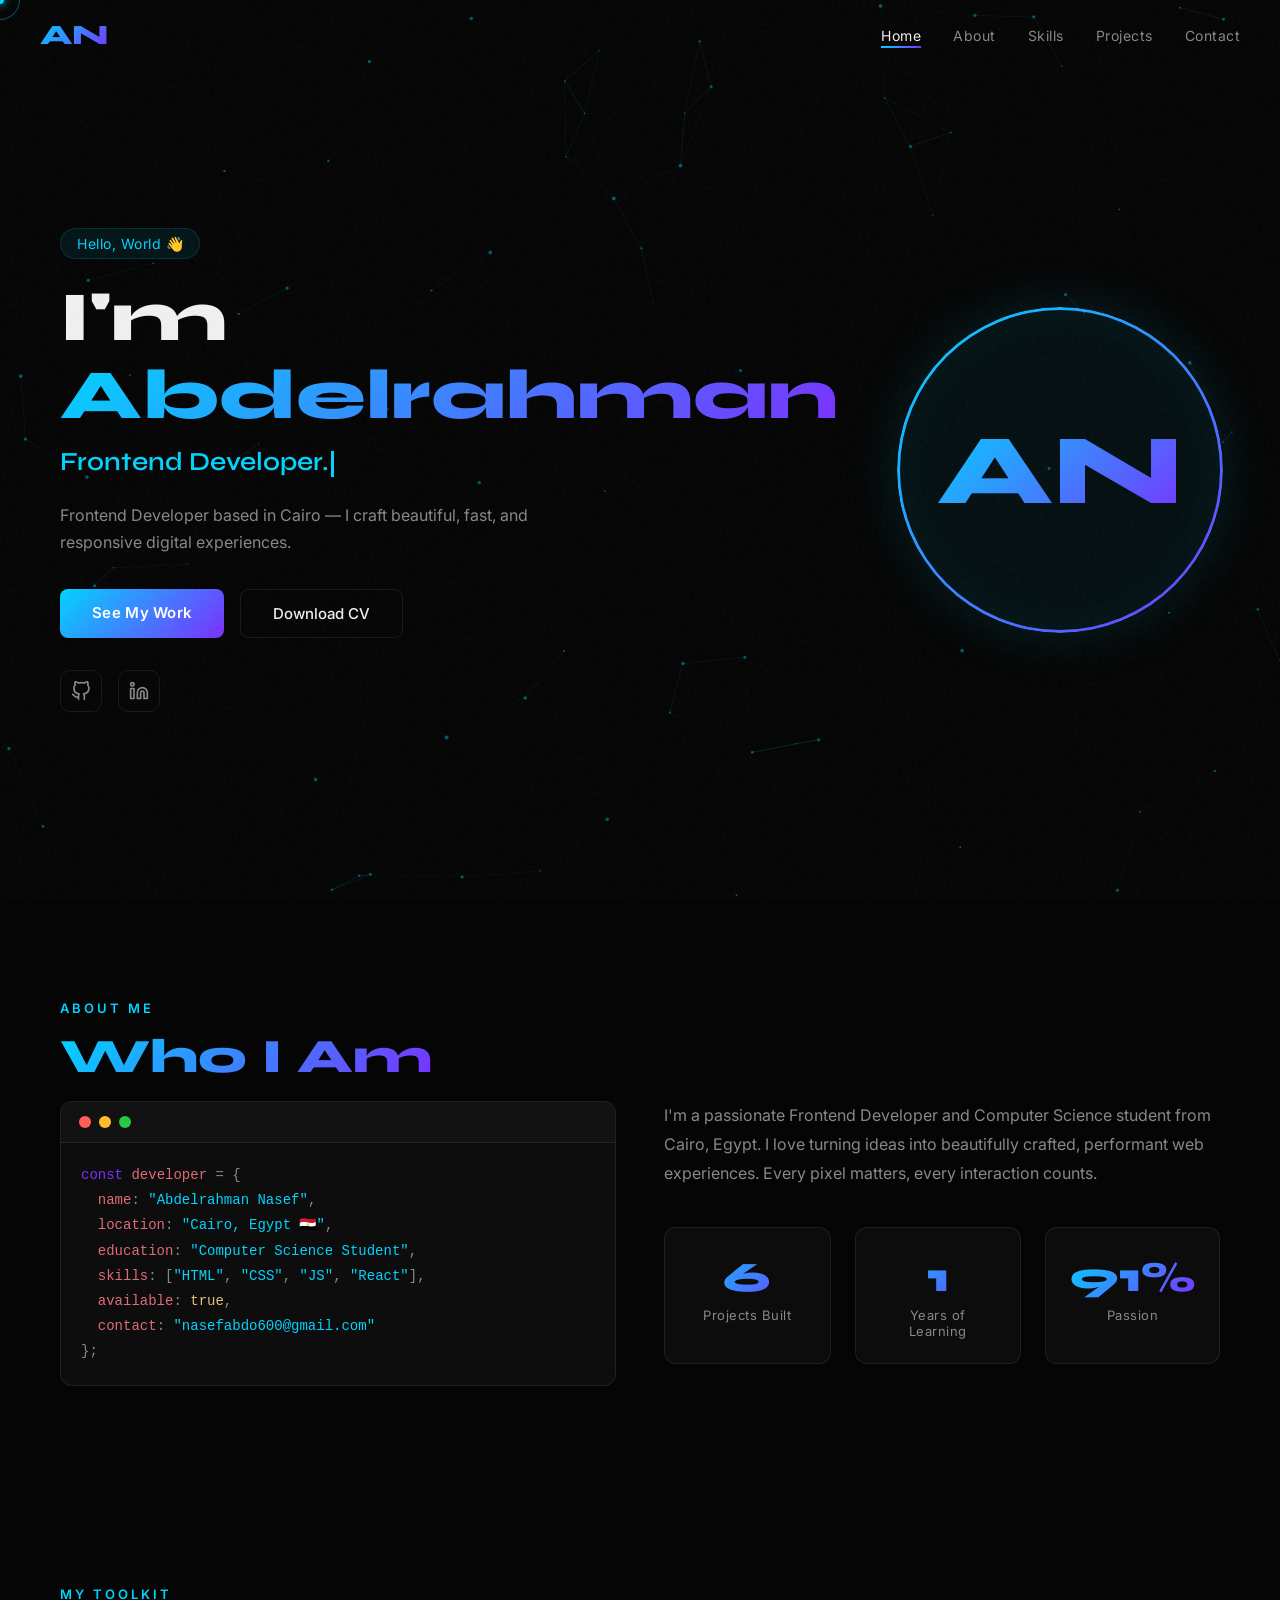
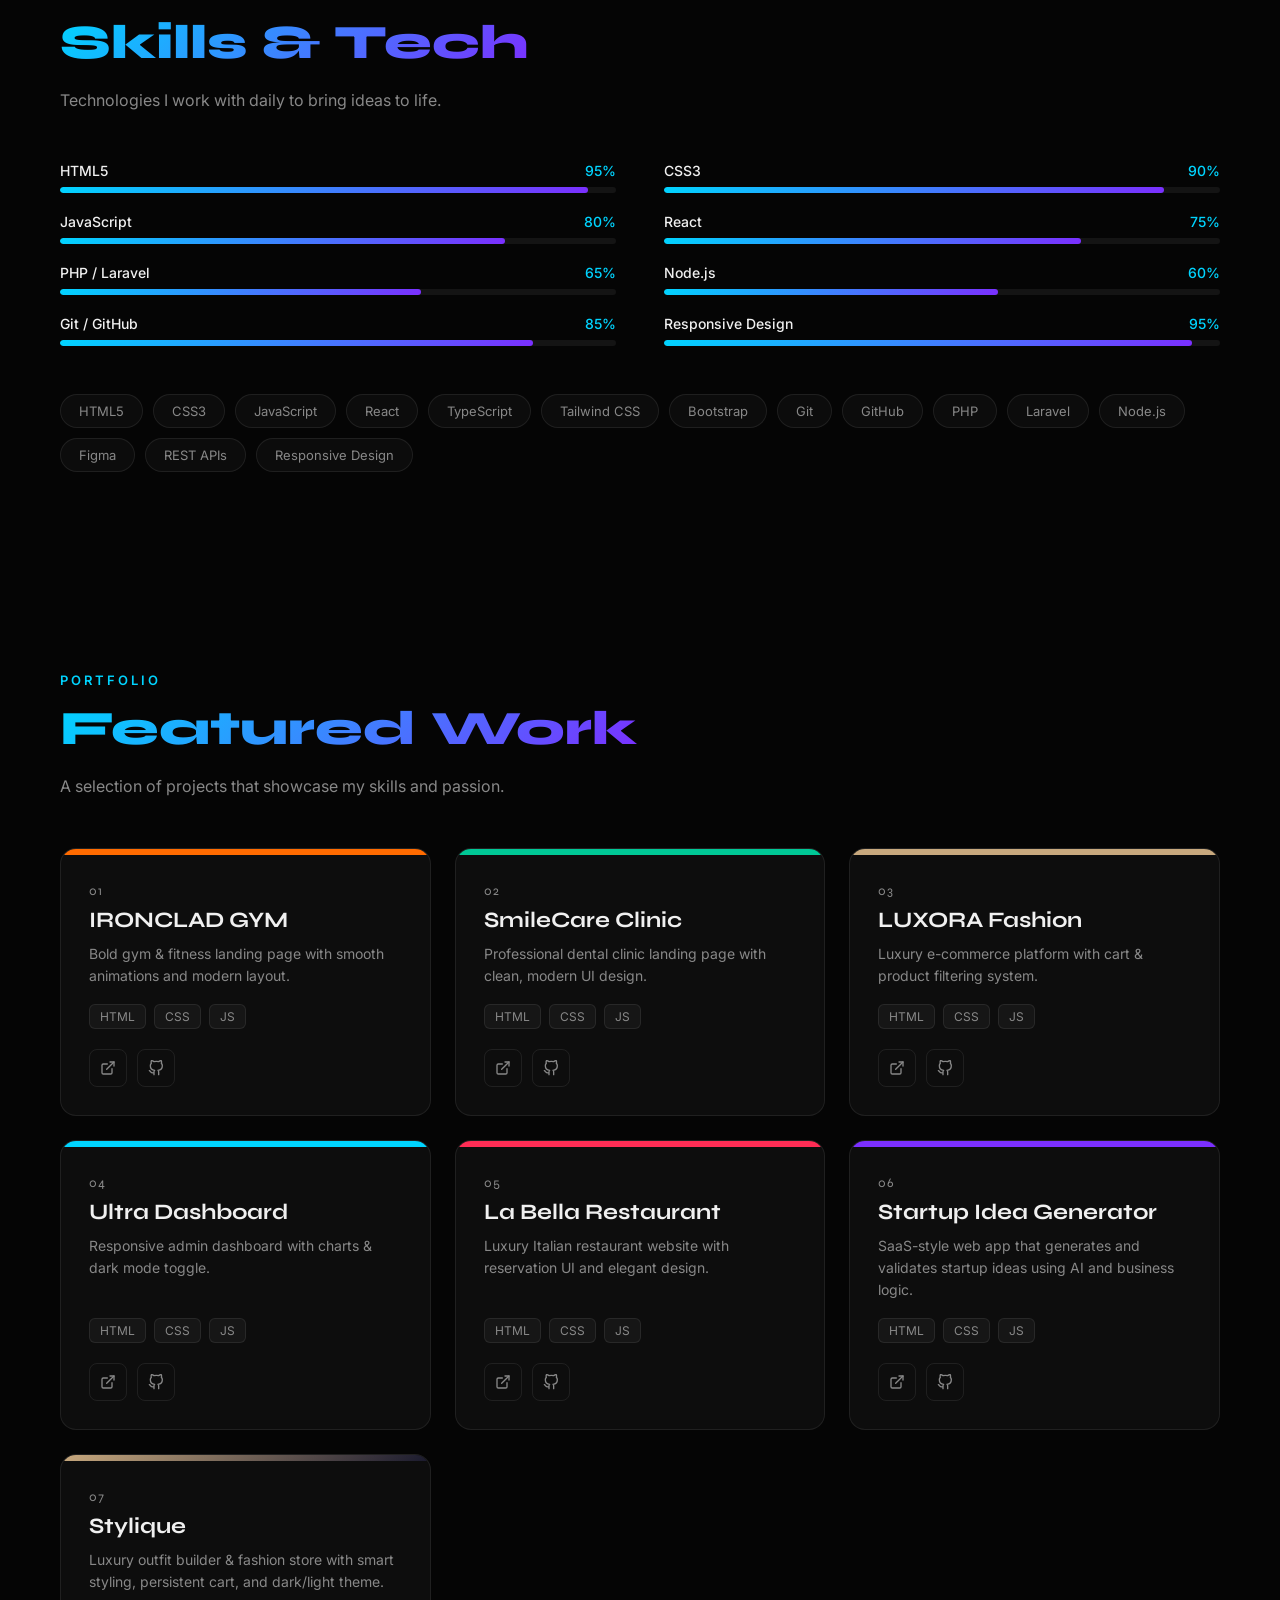
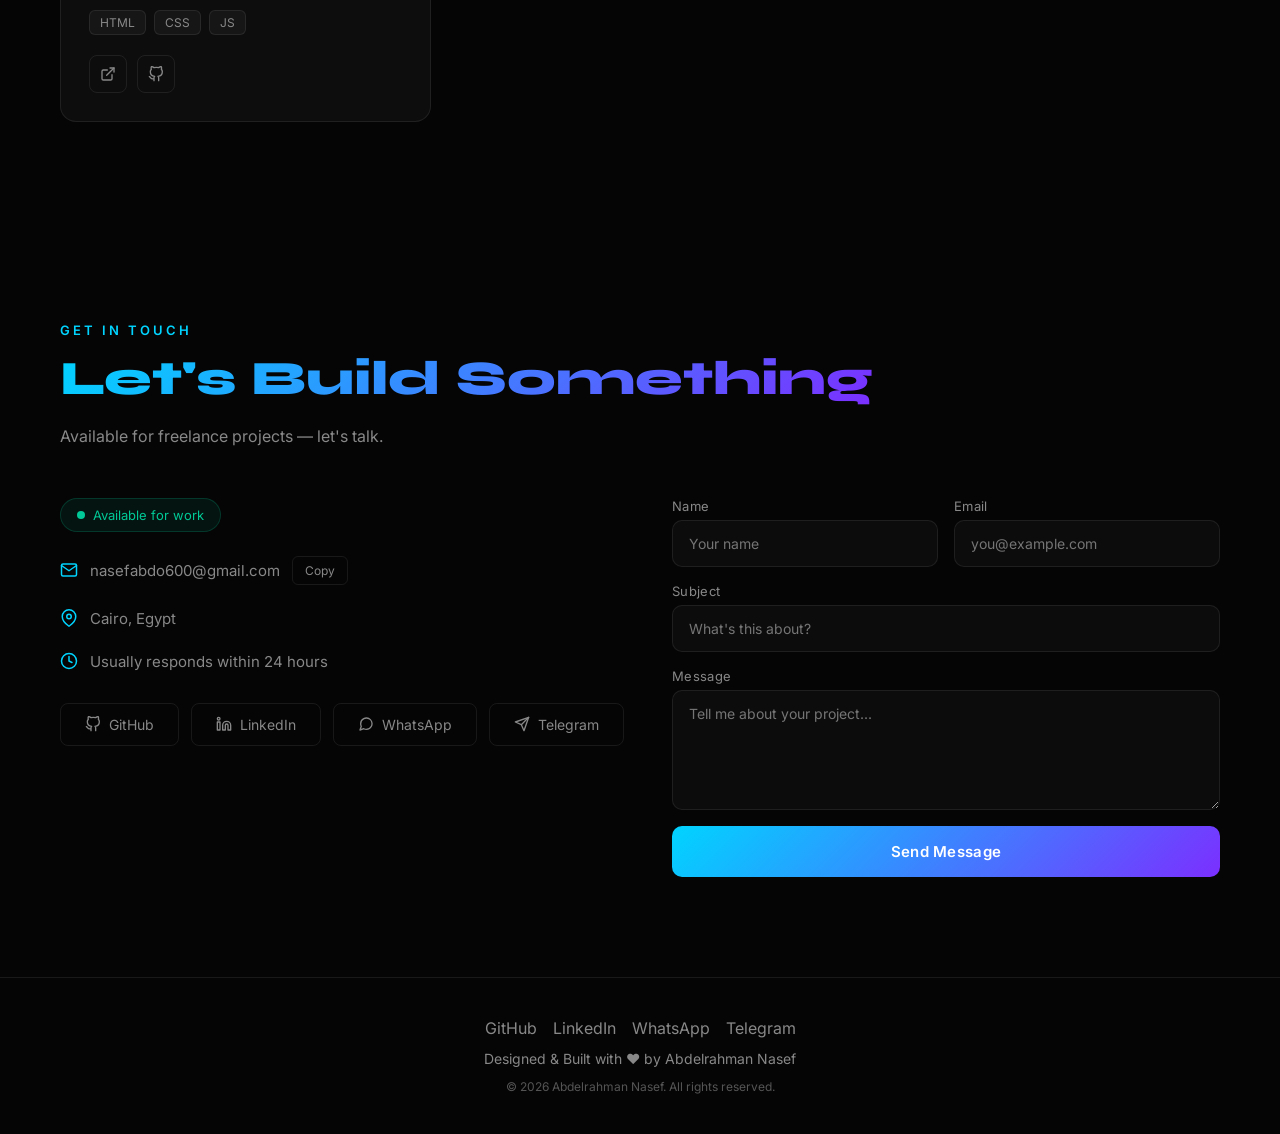
==== commit a3a48635: "Add WhatsApp and Telegram links to contact section" ====
--- a/index.html
+++ b/index.html
@@ -421,19 +421,35 @@
           <span>Usually responds within 24 hours</span>
         </div>
         <div class="contact-buttons">
-          <a href="https://github.com/abdoibrahim20" target="_blank" rel="noopener"><svg width="16" height="16"
-              viewBox="0 0 24 24" fill="none" stroke="currentColor" stroke-width="2" stroke-linecap="round"
-              stroke-linejoin="round">
+          <a href="https://github.com/abdoibrahim20" target="_blank" rel="noopener">
+            <svg width="16" height="16" viewBox="0 0 24 24" fill="none" stroke="currentColor" stroke-width="2"
+              stroke-linecap="round" stroke-linejoin="round">
               <path
                 d="M9 19c-5 1.5-5-2.5-7-3m14 6v-3.87a3.37 3.37 0 0 0-.94-2.61c3.14-.35 6.44-1.54 6.44-7A5.44 5.44 0 0 0 20 4.77 5.07 5.07 0 0 0 19.91 1S18.73.65 16 2.48a13.38 13.38 0 0 0-7 0C6.27.65 5.09 1 5.09 1A5.07 5.07 0 0 0 5 4.77a5.44 5.44 0 0 0-1.5 3.78c0 5.42 3.3 6.61 6.44 7A3.37 3.37 0 0 0 9 18.13V22" />
-            </svg> GitHub</a>
-          <a href="https://www.linkedin.com/in/abdo-nasef-0a98b4271" target="_blank" rel="noopener"><svg width="16"
-              height="16" viewBox="0 0 24 24" fill="none" stroke="currentColor" stroke-width="2" stroke-linecap="round"
-              stroke-linejoin="round">
+            </svg> GitHub
+          </a>
+          <a href="https://www.linkedin.com/in/abdo-nasef-0a98b4271" target="_blank" rel="noopener">
+            <svg width="16" height="16" viewBox="0 0 24 24" fill="none" stroke="currentColor" stroke-width="2"
+              stroke-linecap="round" stroke-linejoin="round">
               <path d="M16 8a6 6 0 0 1 6 6v7h-4v-7a2 2 0 0 0-2-2 2 2 0 0 0-2 2v7h-4v-7a6 6 0 0 1 6-6z" />
               <rect x="2" y="9" width="4" height="12" />
               <circle cx="4" cy="4" r="2" />
-            </svg> LinkedIn</a>
+            </svg> LinkedIn
+          </a>
+          <a href="https://wa.me/201066787692" target="_blank" rel="noopener">
+            <svg width="16" height="16" viewBox="0 0 24 24" fill="none" stroke="currentColor" stroke-width="2"
+              stroke-linecap="round" stroke-linejoin="round">
+              <path
+                d="M21 11.5a8.38 8.38 0 0 1-.9 3.8 8.5 8.5 0 0 1-7.6 4.7 8.38 8.38 0 0 1-3.8-.9L3 21l1.9-5.7a8.38 8.38 0 0 1-.9-3.8 8.5 8.5 0 0 1 4.7-7.6 8.38 8.38 0 0 1 3.8-.9h.5a8.48 8.48 0 0 1 8 8v.5z" />
+            </svg> WhatsApp
+          </a>
+          <a href="https://t.me/+201066787692" target="_blank" rel="noopener">
+            <svg width="16" height="16" viewBox="0 0 24 24" fill="none" stroke="currentColor" stroke-width="2"
+              stroke-linecap="round" stroke-linejoin="round">
+              <line x1="22" y1="2" x2="11" y2="13" />
+              <polygon points="22 2 15 22 11 13 2 9 22 2" />
+            </svg> Telegram
+          </a>
         </div>
       </div>
       <form class="contact-form reveal" id="contactForm">
@@ -458,6 +474,8 @@
     <div class="footer-links">
       <a href="https://github.com/abdoibrahim20" target="_blank" rel="noopener">GitHub</a>
       <a href="https://www.linkedin.com/in/abdo-nasef-0a98b4271" target="_blank" rel="noopener">LinkedIn</a>
+      <a href="https://wa.me/201066787692" target="_blank" rel="noopener">WhatsApp</a>
+      <a href="https://t.me/+201066787692" target="_blank" rel="noopener">Telegram</a>
     </div>
     <div class="footer-text">Designed & Built with ❤️ by Abdelrahman Nasef</div>
     <div class="footer-copy">© 2026 Abdelrahman Nasef. All rights reserved.</div>
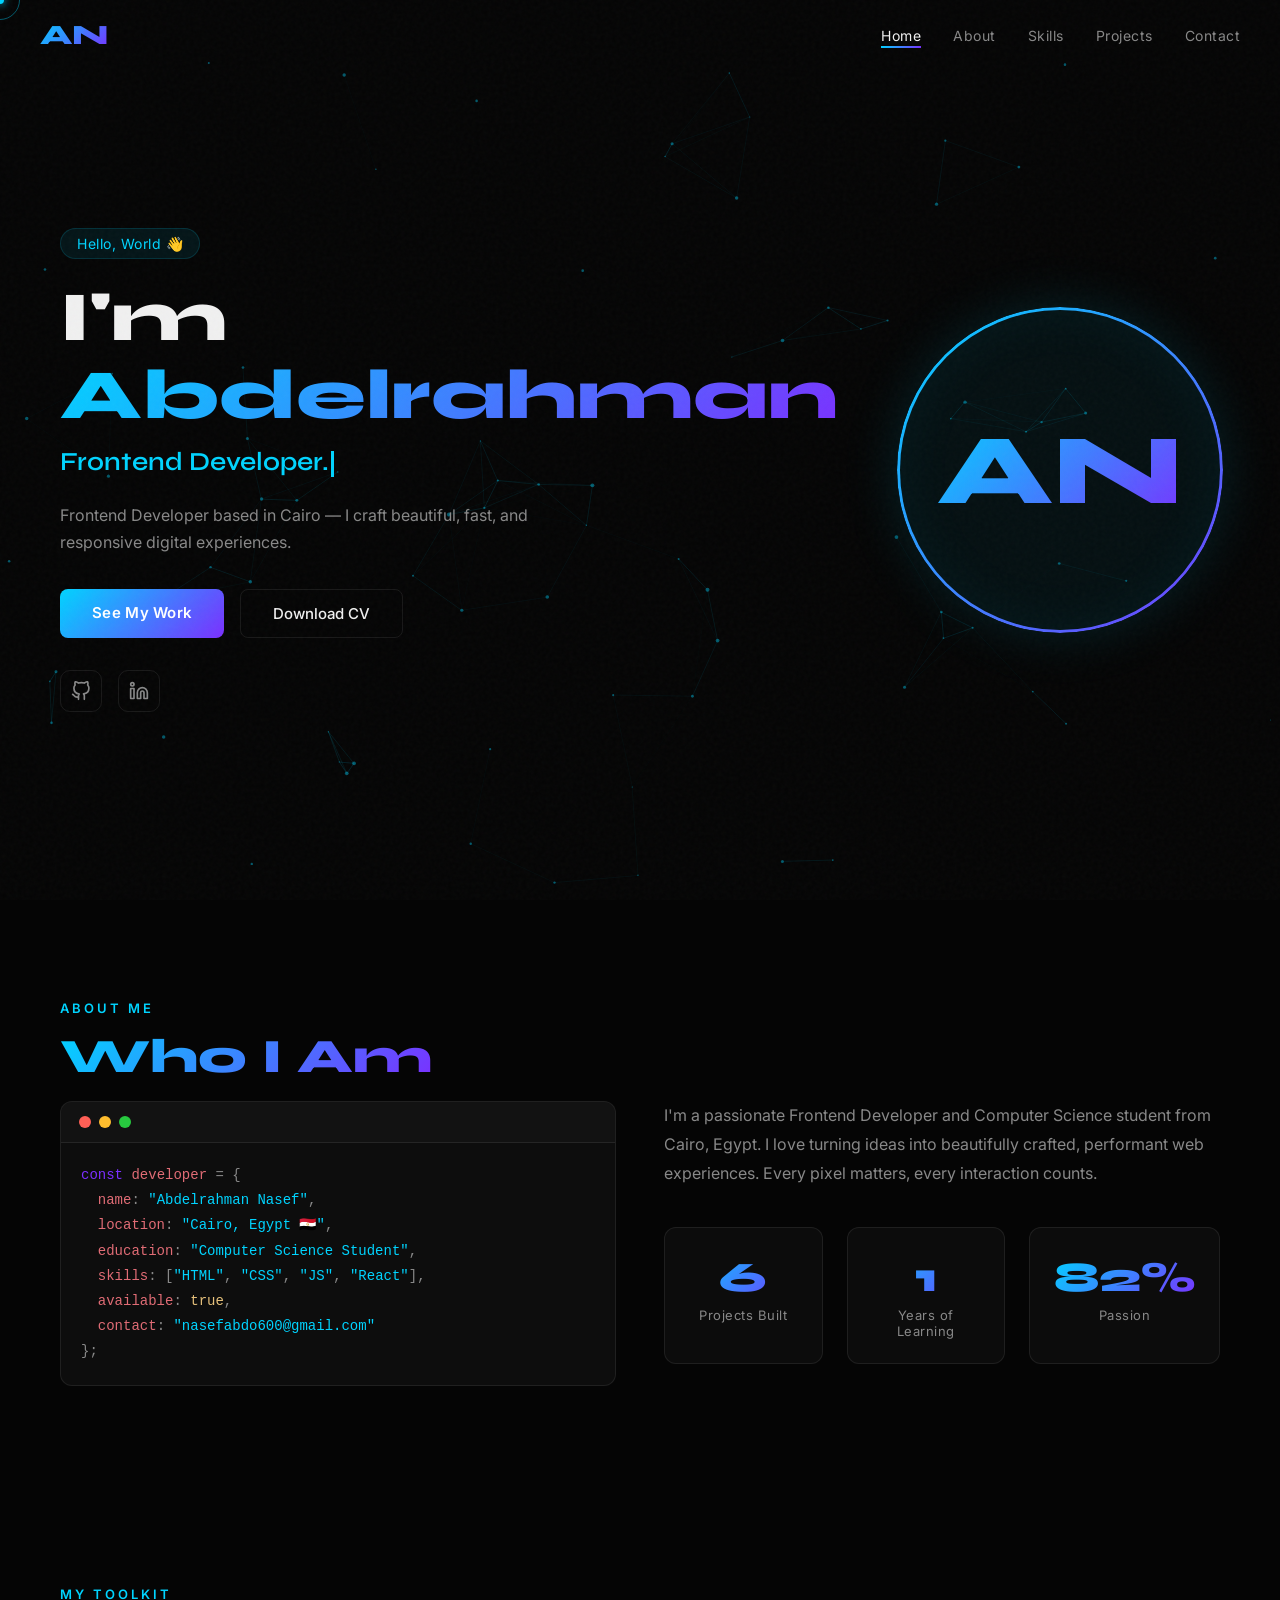
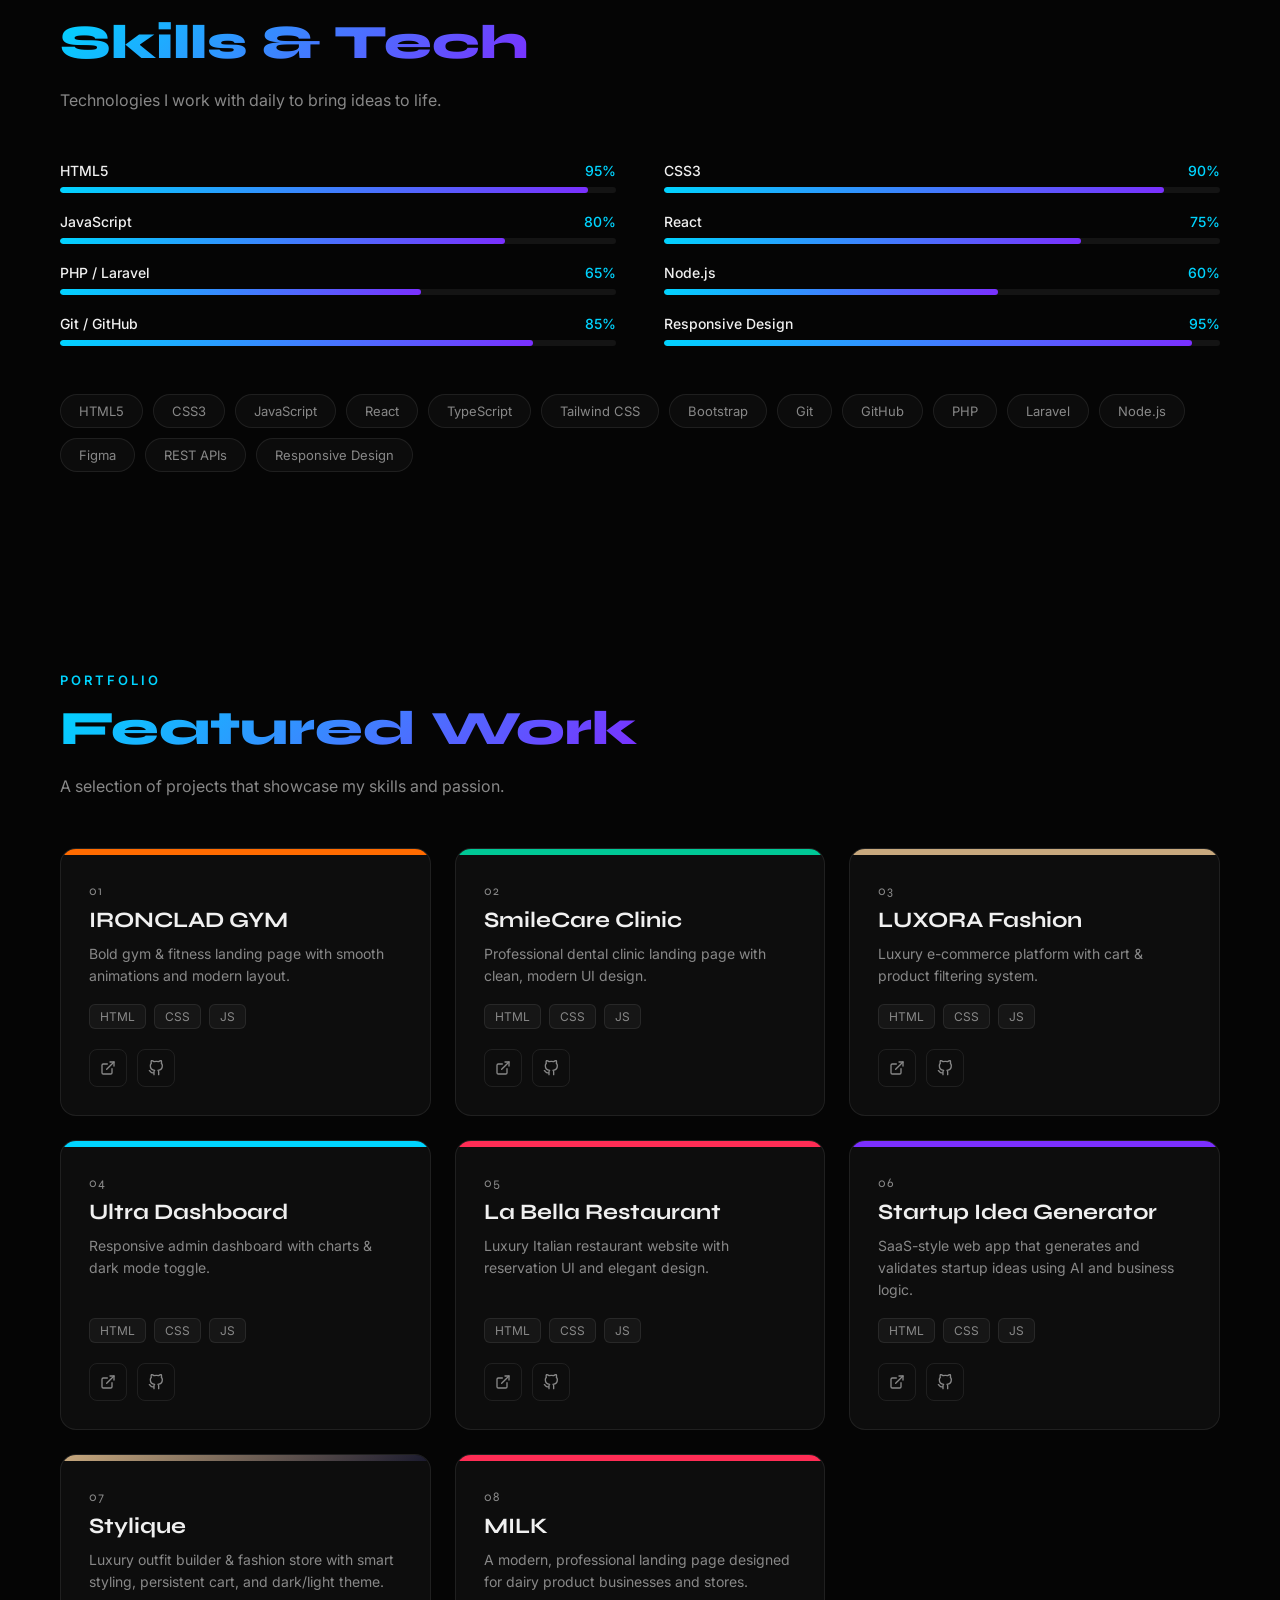
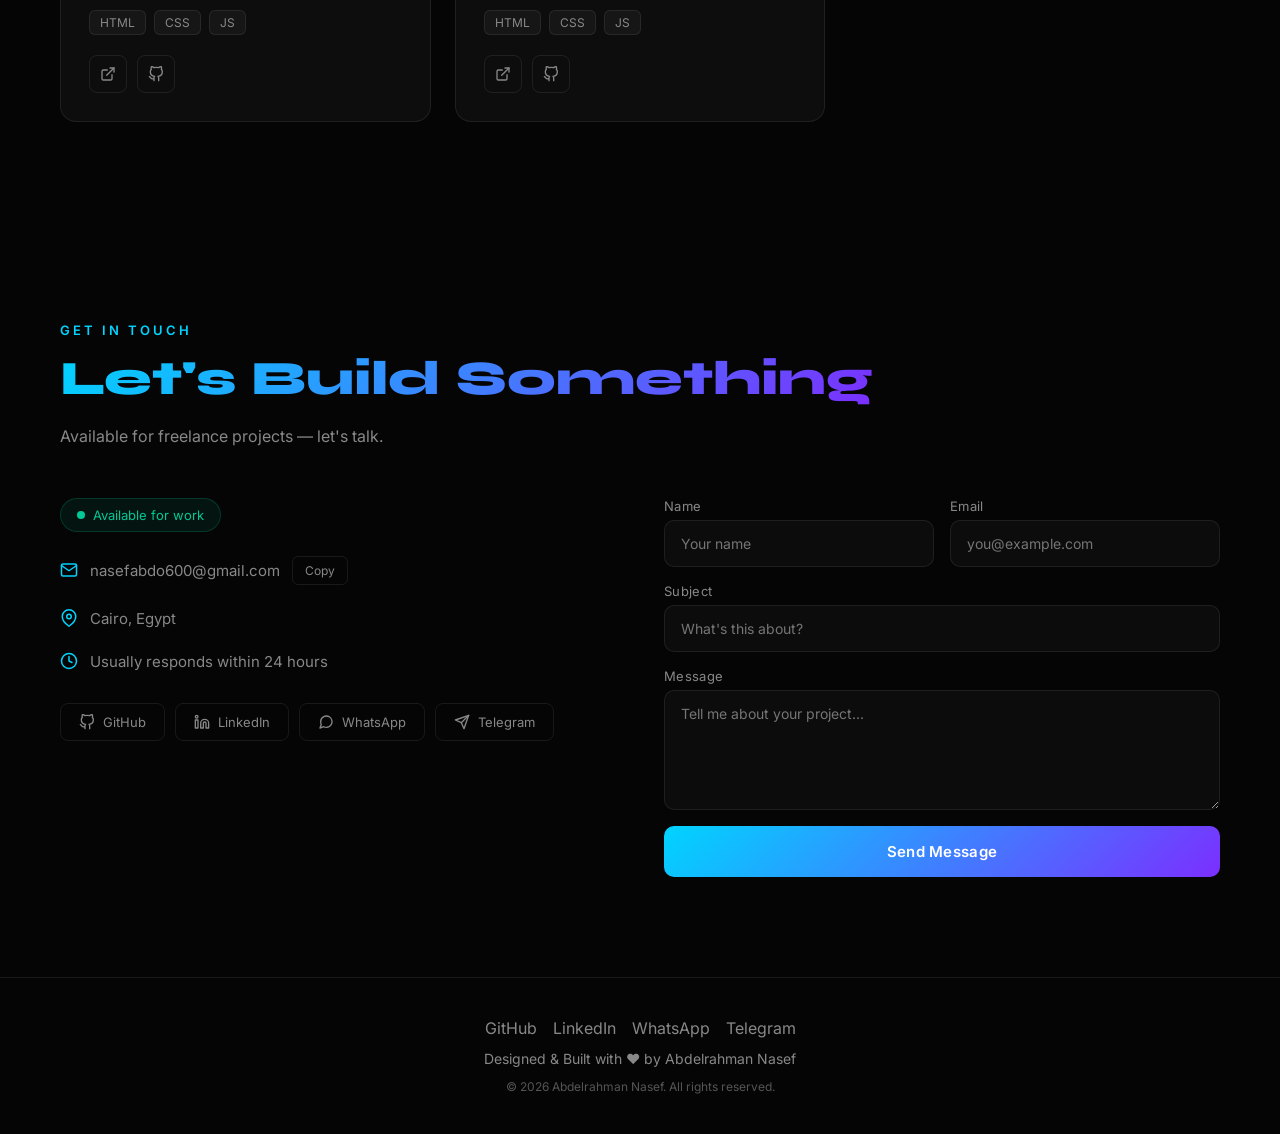
==== commit b178d6af: "Add files via upload" ====
--- a/index.html
+++ b/index.html
@@ -118,7 +118,7 @@
           interaction counts.</p>
         <div class="stats-grid">
           <div class="stat reveal reveal-delay-1">
-            <div class="stat-number"><span class="counter" data-target="7">0</span></div>
+            <div class="stat-number"><span class="counter" data-target="8">0</span></div>
             <div class="stat-label">Projects Built</div>
           </div>
           <div class="stat reveal reveal-delay-2">
@@ -384,7 +384,31 @@
           </div>
         </div>
       </div>
-    </div>
+      <div class="project-card reveal reveal-delay-2">
+        <div class="project-header" style="background:#FF2D55"></div>
+        <div class="project-body">
+          <div class="project-num">08</div>
+          <h3 class="project-name">MILK</h3>
+          <p class="project-desc">A modern, professional landing page designed for dairy product businesses and
+            stores.</p>
+          <div class="project-tags"><span>HTML</span><span>CSS</span><span>JS</span></div>
+          <div class="project-links">
+            <a href="https://abdoibrahim20.github.io/Milk/" target="_blank" rel="noopener" aria-label="Live Demo"><svg
+                width="16" height="16" viewBox="0 0 24 24" fill="none" stroke="currentColor" stroke-width="2"
+                stroke-linecap="round" stroke-linejoin="round">
+                <path d="M18 13v6a2 2 0 0 1-2 2H5a2 2 0 0 1-2-2V8a2 2 0 0 1 2-2h6" />
+                <polyline points="15 3 21 3 21 9" />
+                <line x1="10" y1="14" x2="21" y2="3" />
+              </svg></a>
+            <a href="https://abdoibrahim20.github.io/Milk/" target="_blank" rel="noopener" aria-label="GitHub"><svg
+                width="16" height="16" viewBox="0 0 24 24" fill="none" stroke="currentColor" stroke-width="2"
+                stroke-linecap="round" stroke-linejoin="round">
+                <path
+                  d="M9 19c-5 1.5-5-2.5-7-3m14 6v-3.87a3.37 3.37 0 0 0-.94-2.61c3.14-.35 6.44-1.54 6.44-7A5.44 5.44 0 0 0 20 4.77 5.07 5.07 0 0 0 19.91 1S18.73.65 16 2.48a13.38 13.38 0 0 0-7 0C6.27.65 5.09 1 5.09 1A5.07 5.07 0 0 0 5 4.77a5.44 5.44 0 0 0-1.5 3.78c0 5.42 3.3 6.61 6.44 7A3.37 3.37 0 0 0 9 18.13V22" />
+              </svg></a>
+          </div>
+        </div>
+      </div>
   </section>
 
   <!-- Contact -->
@@ -484,4 +508,4 @@
   <script src="script.js"></script>
 </body>
 
-</html>
+</html>
--- a/style.css
+++ b/style.css
@@ -150,9 +150,12 @@
 .contact-item svg{flex-shrink:0;color:#00D4FF}
 .copy-btn{background:none;border:1px solid rgba(255,255,255,.08);padding:6px 12px;border-radius:6px;color:#888;font-size:12px;transition:border-color .3s,color .3s}
 .copy-btn:hover{border-color:#00D4FF;color:#00D4FF}
-.contact-buttons{display:flex;gap:12px;margin-top:8px}
-.contact-buttons a{padding:12px 24px;border:1px solid rgba(255,255,255,.08);border-radius:8px;font-size:14px;color:#888;transition:border-color .3s,color .3s,transform .3s;display:flex;align-items:center;gap:8px}
+
+/* Contact Buttons — updated to support 4 buttons */
+.contact-buttons{display:flex;flex-wrap:wrap;gap:10px;margin-top:8px}
+.contact-buttons a{padding:10px 18px;border:1px solid rgba(255,255,255,.08);border-radius:8px;font-size:13px;color:#888;transition:border-color .3s,color .3s,transform .3s;display:flex;align-items:center;gap:8px}
 .contact-buttons a:hover{border-color:#00D4FF;color:#00D4FF;transform:translateY(-2px)}
+
 .contact-form{display:flex;flex-direction:column;gap:16px}
 .form-group{display:flex;flex-direction:column;gap:6px}
 .form-group label{font-size:13px;color:#888;letter-spacing:.3px}
@@ -168,7 +171,7 @@
 /* Footer */
 .footer{padding:40px 60px;border-top:1px solid rgba(255,255,255,.08);text-align:center}
 .footer-text{font-size:14px;color:#888;margin-bottom:12px}
-.footer-links{display:flex;justify-content:center;gap:16px;margin-bottom:12px}
+.footer-links{display:flex;justify-content:center;gap:16px;margin-bottom:12px;flex-wrap:wrap}
 .footer-links a{color:#888;transition:color .3s}
 .footer-links a:hover{color:#00D4FF}
 .footer-copy{font-size:12px;color:#555}
@@ -194,8 +197,10 @@
 .projects-grid{grid-template-columns:1fr}
 .stats-grid{grid-template-columns:repeat(3,1fr)}
 .form-row{grid-template-columns:1fr}
+.contact-buttons{justify-content:center}
 }
 @media(max-width:480px){
 .stats-grid{grid-template-columns:1fr}
 .hero-title{font-size:32px}
-}+.contact-buttons a{flex:1;justify-content:center;min-width:calc(50% - 5px)}
+}
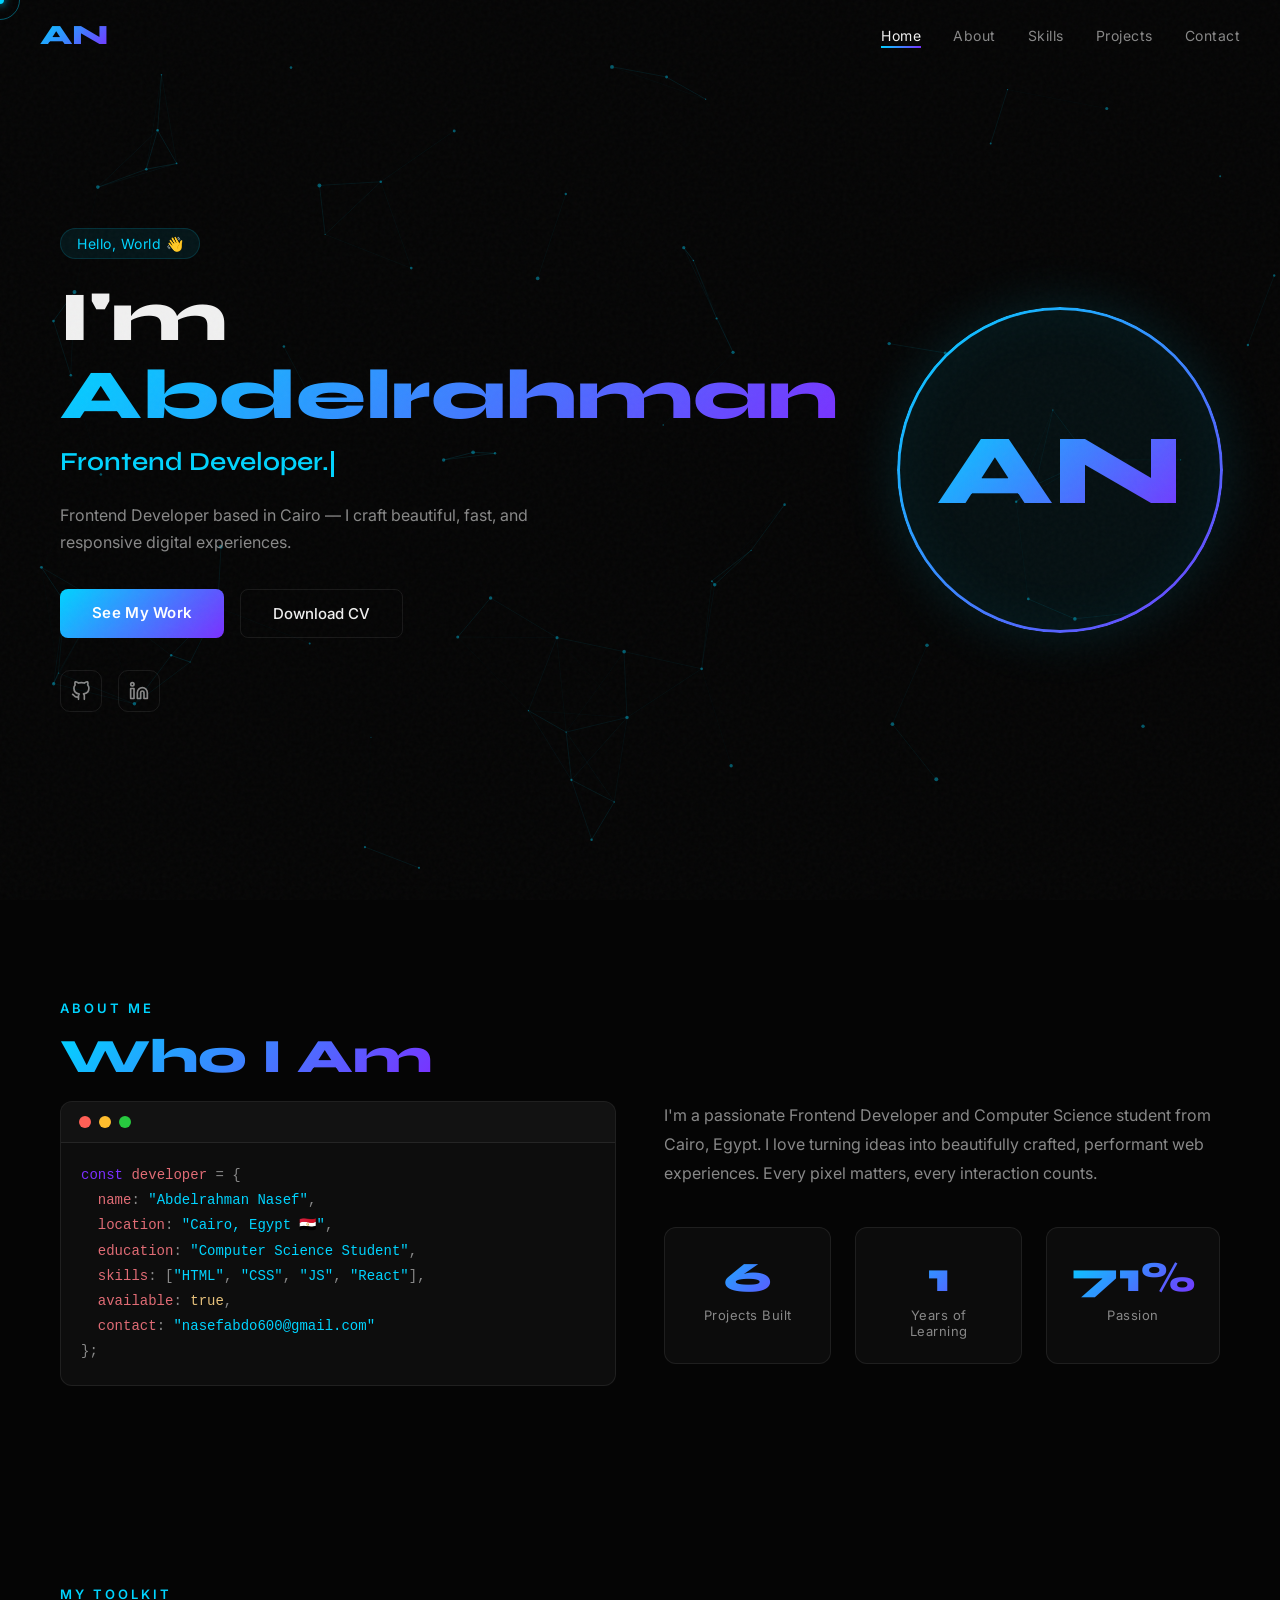
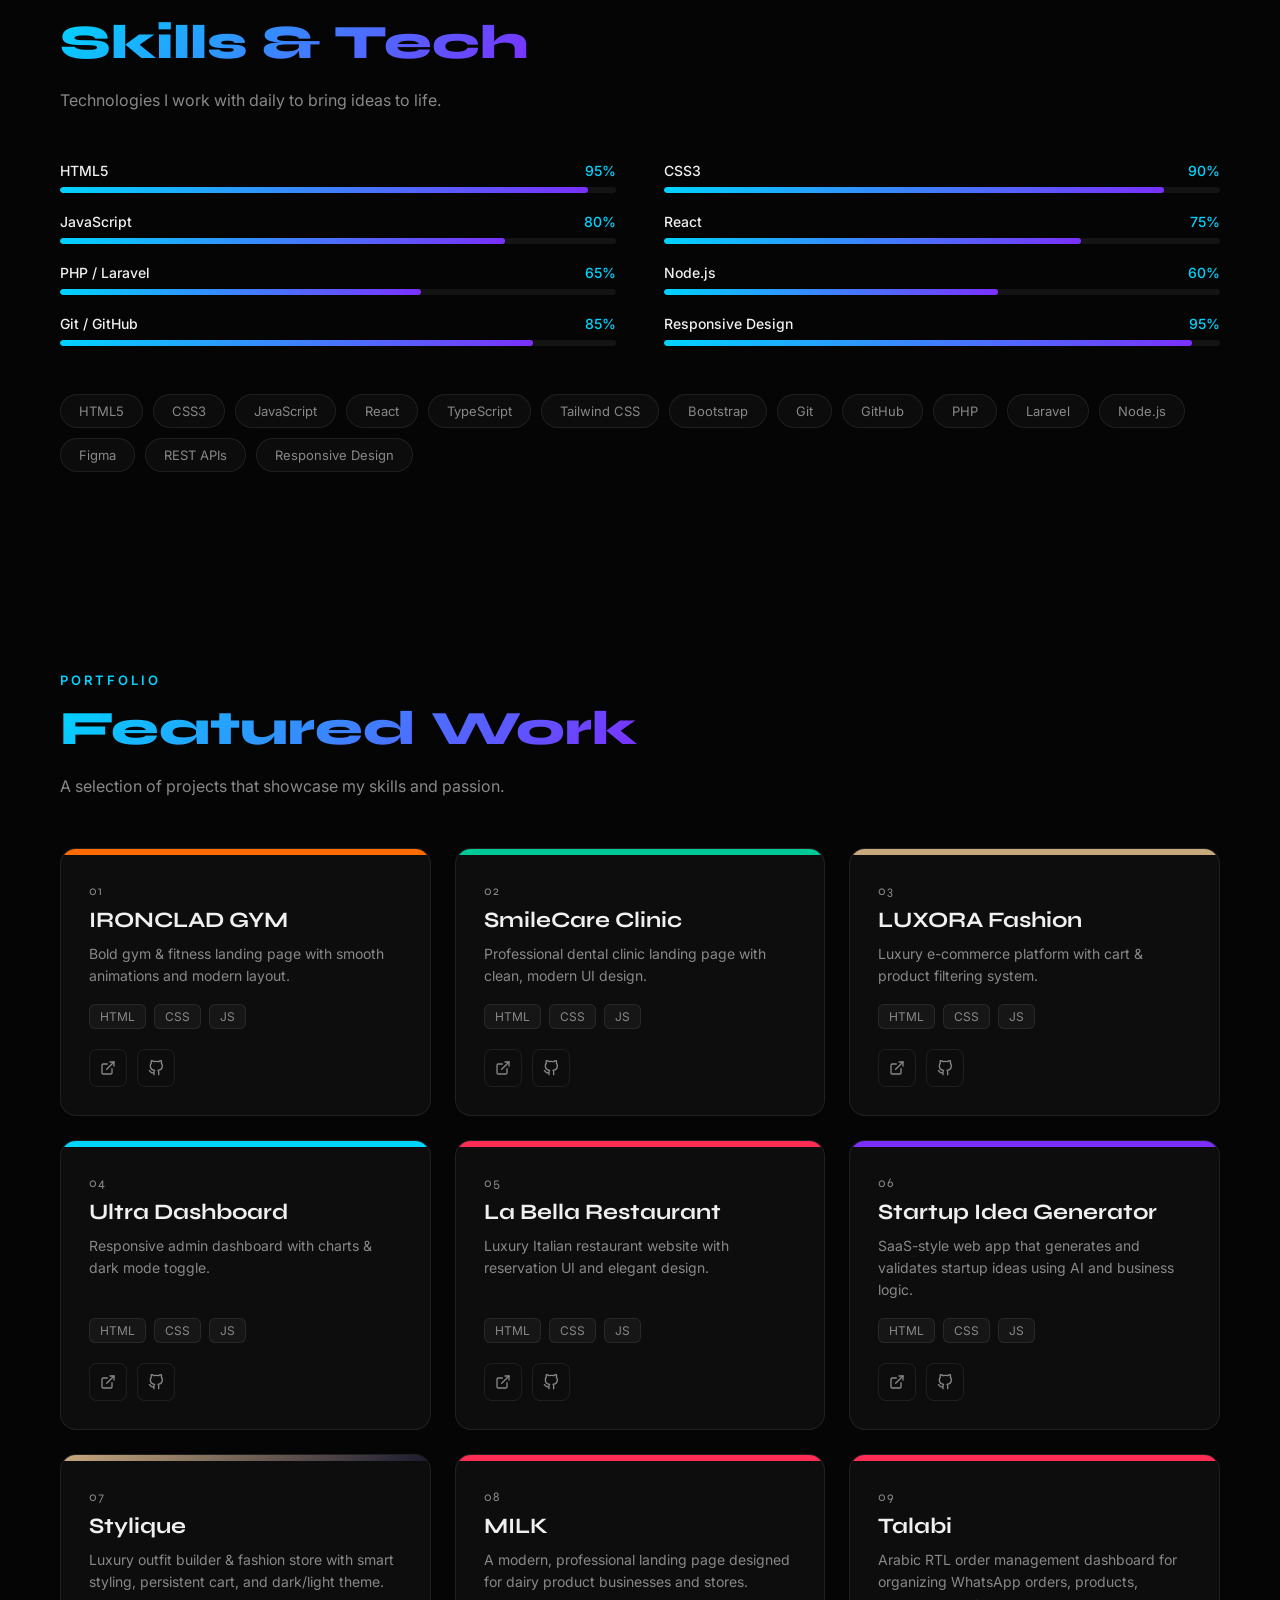
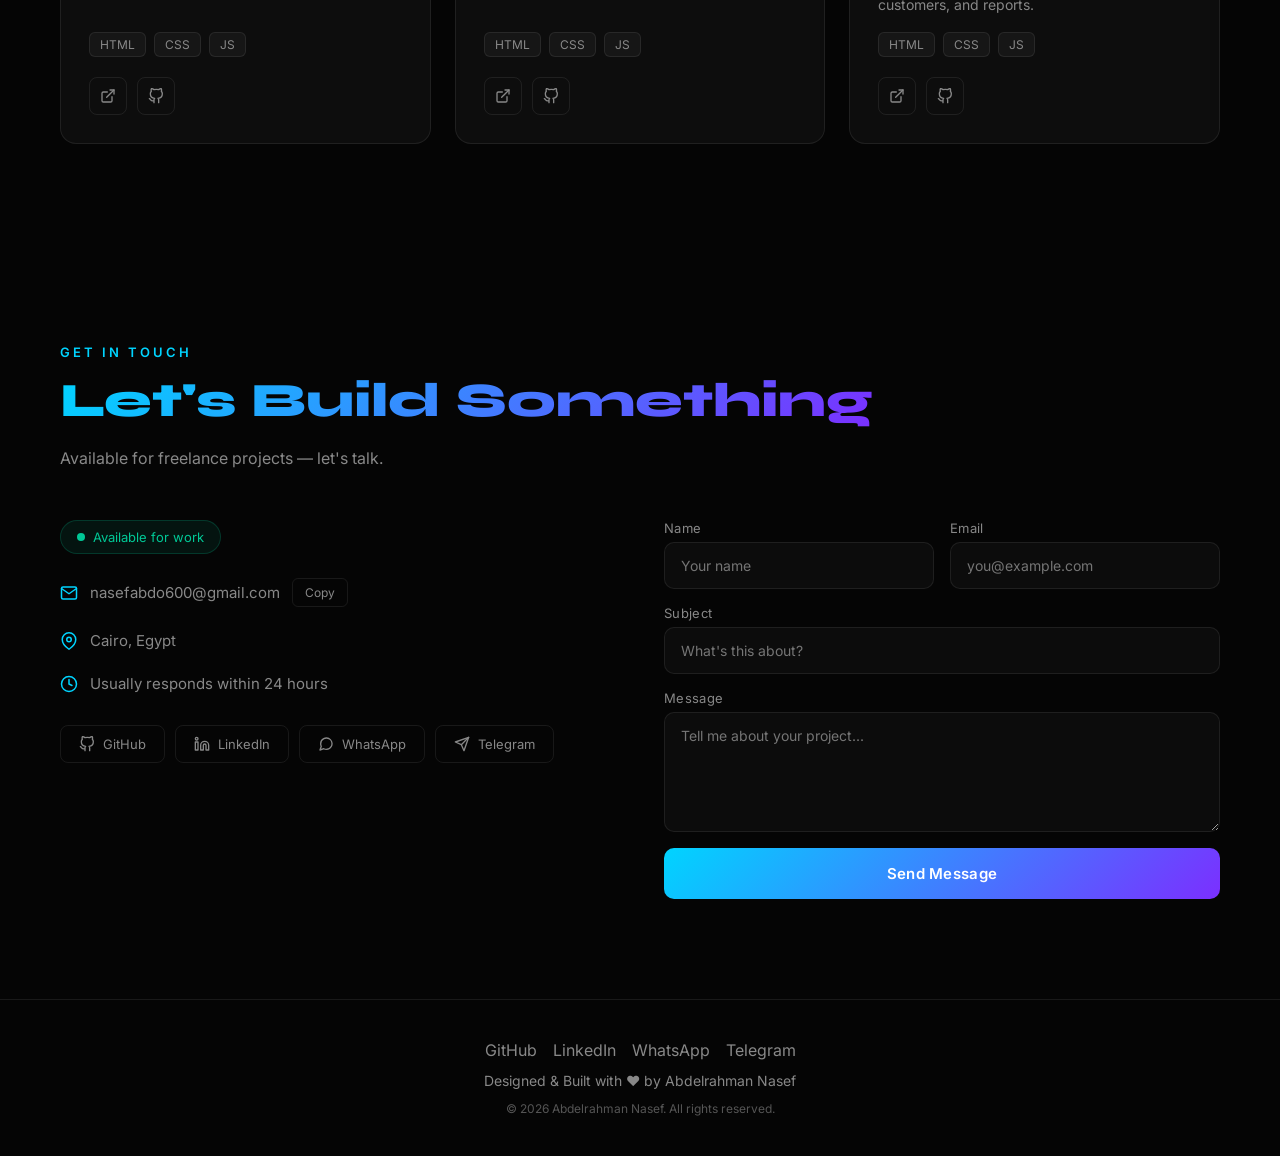
==== commit 11e22489: "Add files via upload" ====
--- a/index.html
+++ b/index.html
@@ -118,7 +118,7 @@
           interaction counts.</p>
         <div class="stats-grid">
           <div class="stat reveal reveal-delay-1">
-            <div class="stat-number"><span class="counter" data-target="8">0</span></div>
+            <div class="stat-number"><span class="counter" data-target="9">0</span></div>
             <div class="stat-label">Projects Built</div>
           </div>
           <div class="stat reveal reveal-delay-2">
@@ -401,6 +401,31 @@
                 <line x1="10" y1="14" x2="21" y2="3" />
               </svg></a>
             <a href="https://abdoibrahim20.github.io/Milk/" target="_blank" rel="noopener" aria-label="GitHub"><svg
+                width="16" height="16" viewBox="0 0 24 24" fill="none" stroke="currentColor" stroke-width="2"
+                stroke-linecap="round" stroke-linejoin="round">
+                <path
+                  d="M9 19c-5 1.5-5-2.5-7-3m14 6v-3.87a3.37 3.37 0 0 0-.94-2.61c3.14-.35 6.44-1.54 6.44-7A5.44 5.44 0 0 0 20 4.77 5.07 5.07 0 0 0 19.91 1S18.73.65 16 2.48a13.38 13.38 0 0 0-7 0C6.27.65 5.09 1 5.09 1A5.07 5.07 0 0 0 5 4.77a5.44 5.44 0 0 0-1.5 3.78c0 5.42 3.3 6.61 6.44 7A3.37 3.37 0 0 0 9 18.13V22" />
+              </svg></a>
+          </div>
+        </div>
+      </div>
+      <div class="project-card reveal reveal-delay-2">
+        <div class="project-header" style="background:#FF2D55"></div>
+        <div class="project-body">
+          <div class="project-num">09</div>
+          <h3 class="project-name">Talabi</h3>
+          <p class="project-desc">Arabic RTL order management dashboard for organizing WhatsApp orders, products,
+            customers, and reports.</p>
+          <div class="project-tags"><span>HTML</span><span>CSS</span><span>JS</span></div>
+          <div class="project-links">
+            <a href="https://abdoibrahim20.github.io/Talabi/" target="_blank" rel="noopener" aria-label="Live Demo"><svg
+                width="16" height="16" viewBox="0 0 24 24" fill="none" stroke="currentColor" stroke-width="2"
+                stroke-linecap="round" stroke-linejoin="round">
+                <path d="M18 13v6a2 2 0 0 1-2 2H5a2 2 0 0 1-2-2V8a2 2 0 0 1 2-2h6" />
+                <polyline points="15 3 21 3 21 9" />
+                <line x1="10" y1="14" x2="21" y2="3" />
+              </svg></a>
+            <a href="https://abdoibrahim20.github.io/Talabi/" target="_blank" rel="noopener" aria-label="GitHub"><svg
                 width="16" height="16" viewBox="0 0 24 24" fill="none" stroke="currentColor" stroke-width="2"
                 stroke-linecap="round" stroke-linejoin="round">
                 <path
